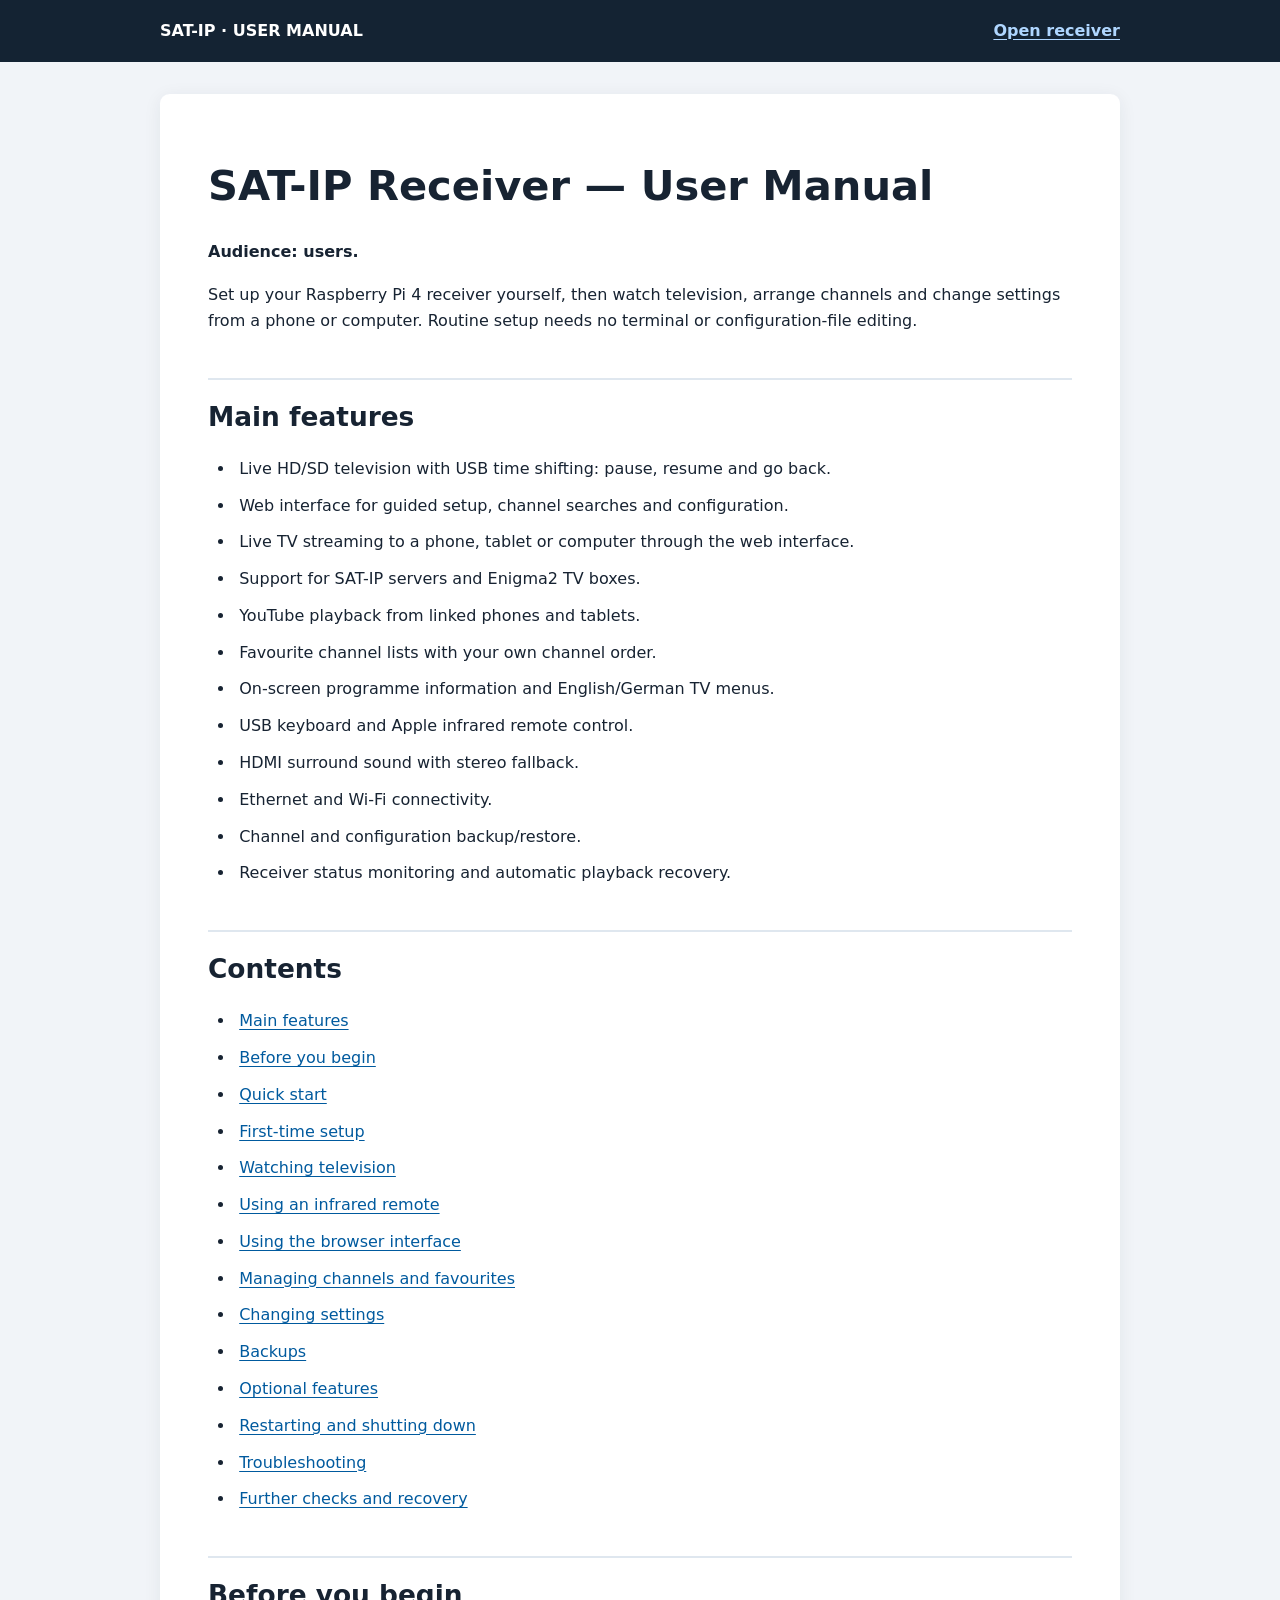
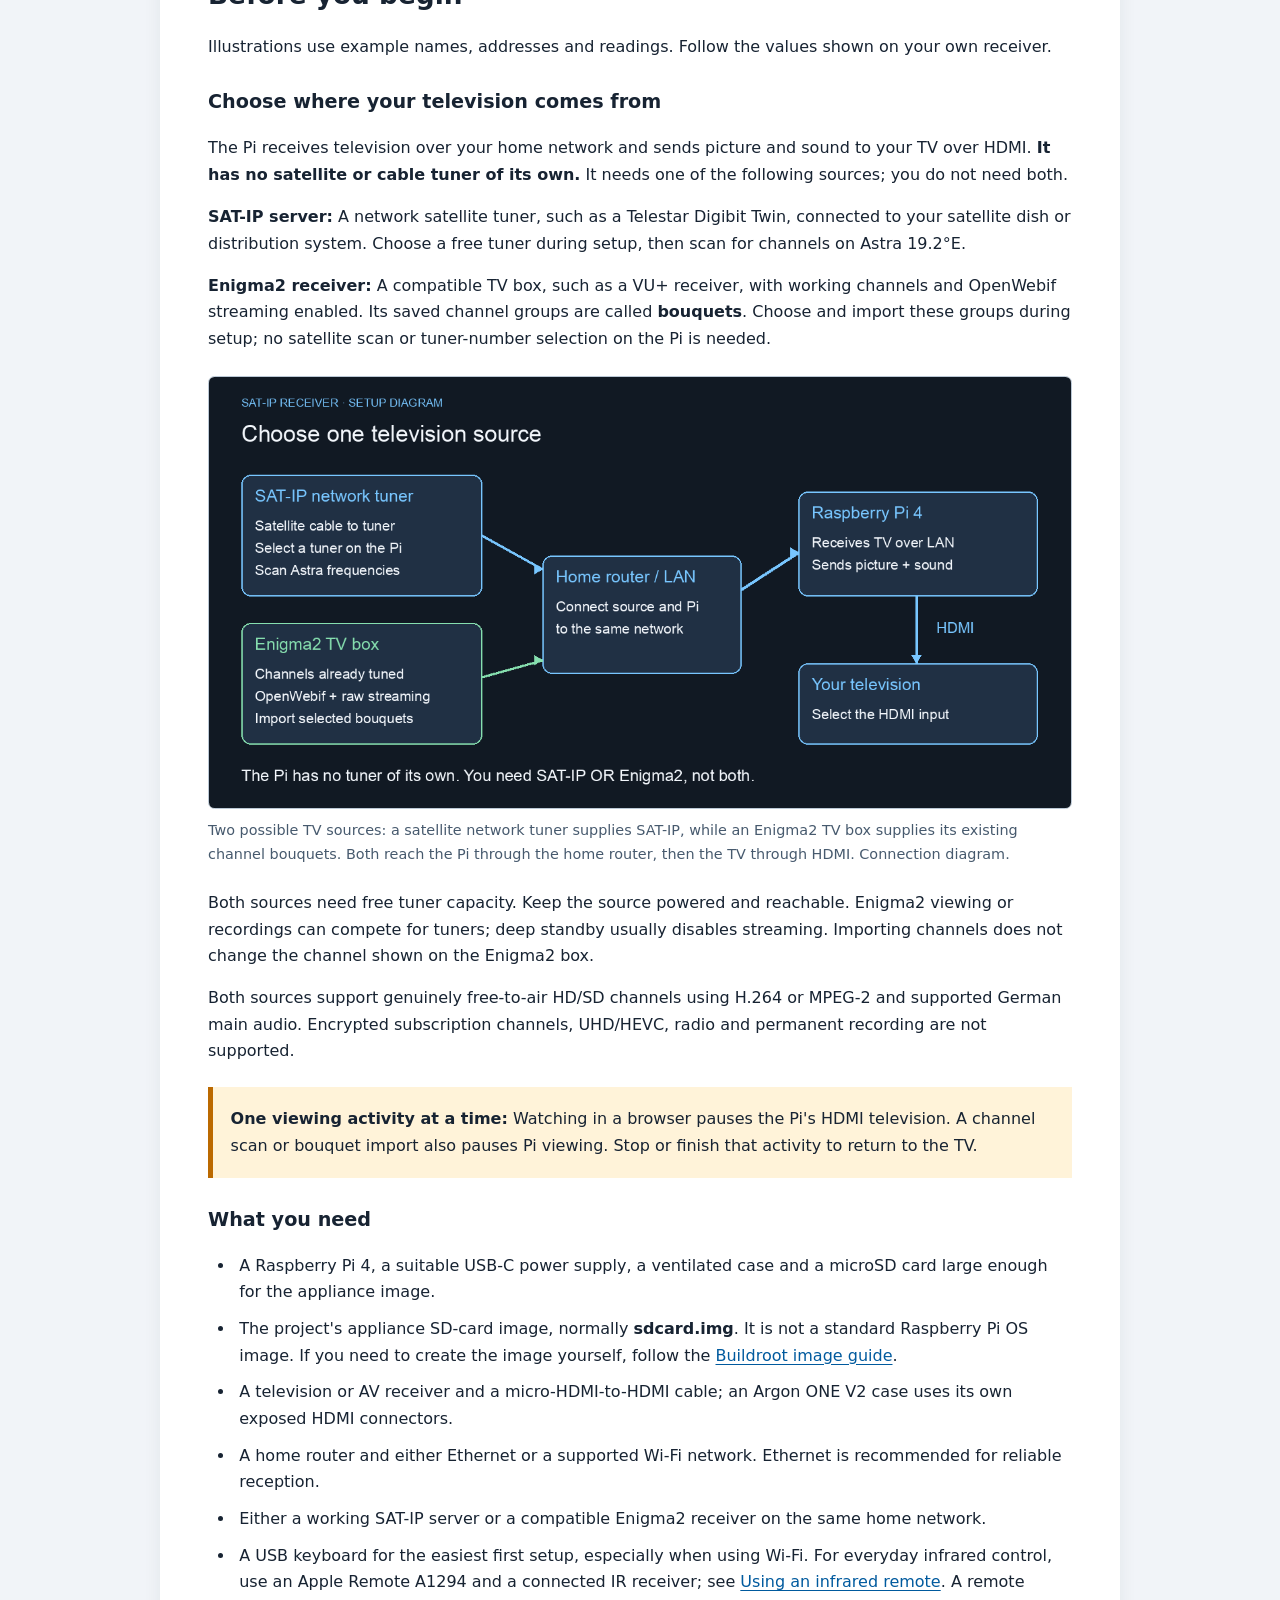
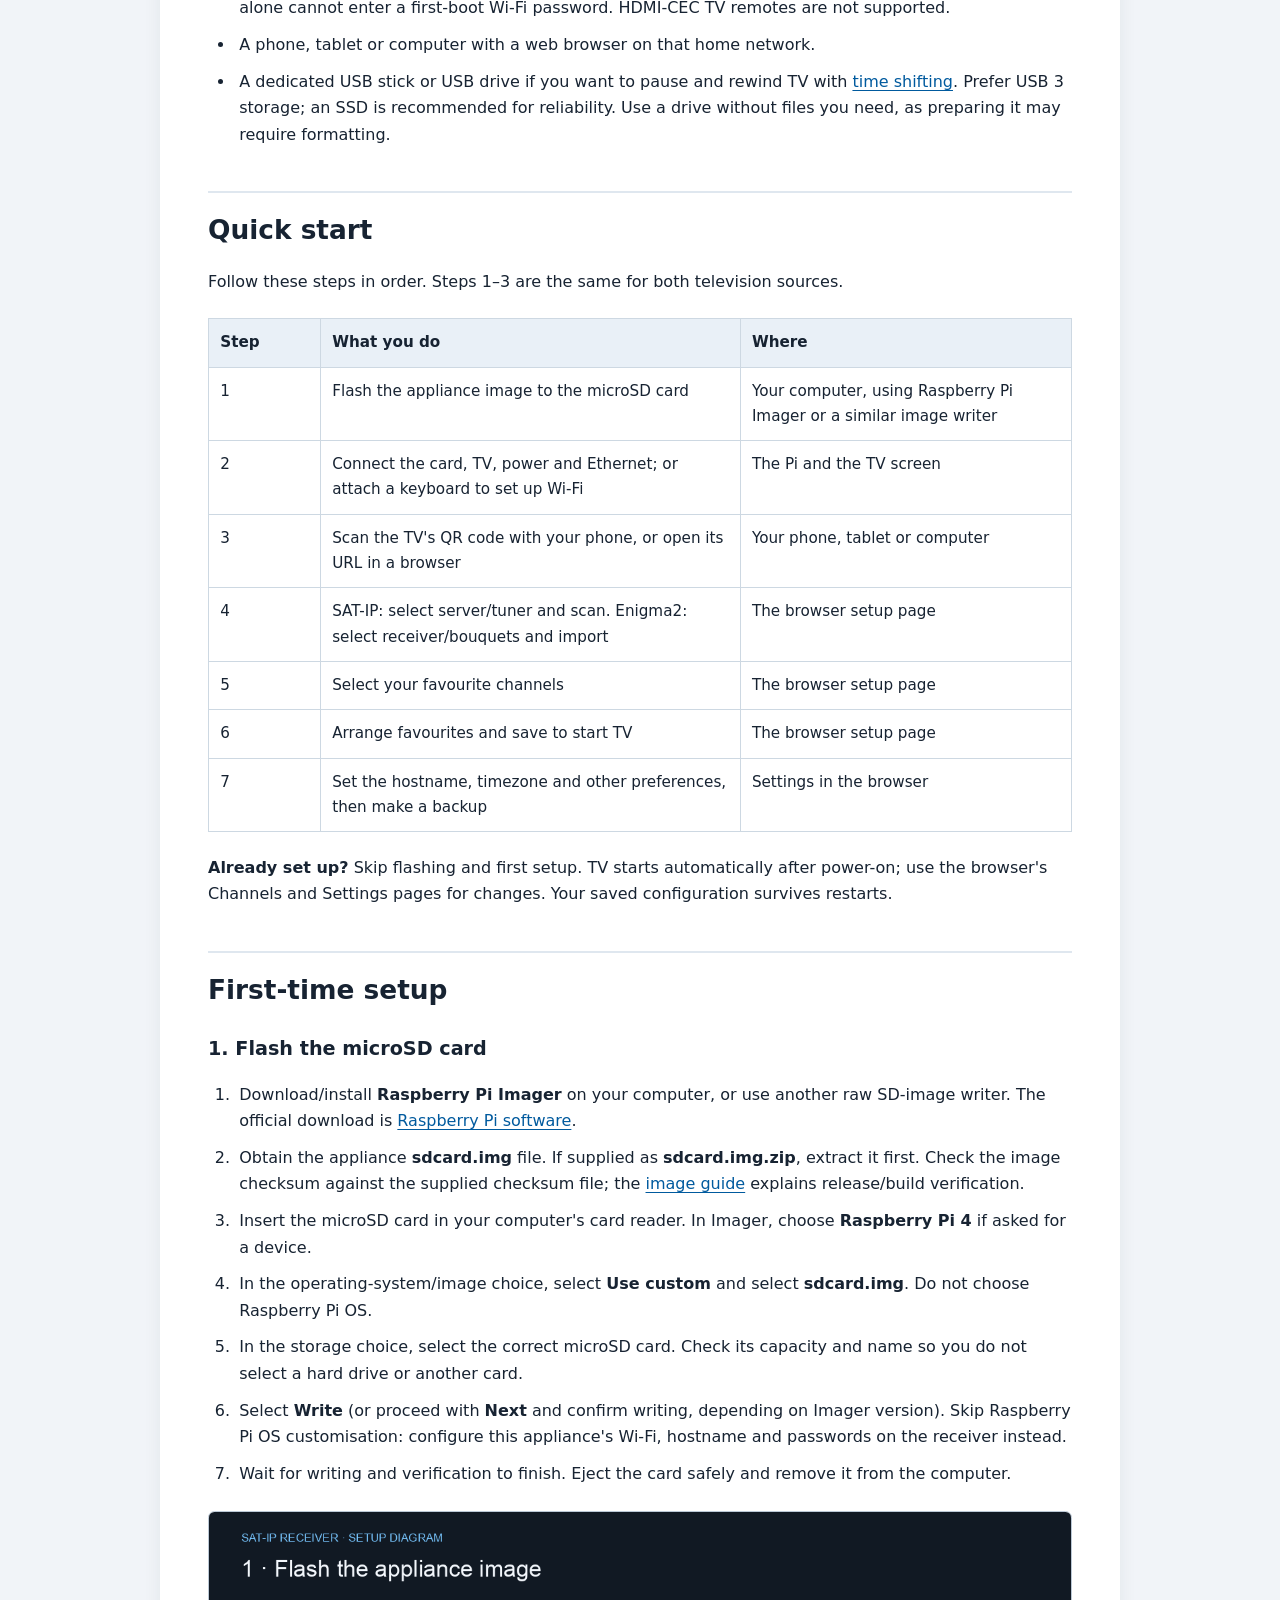
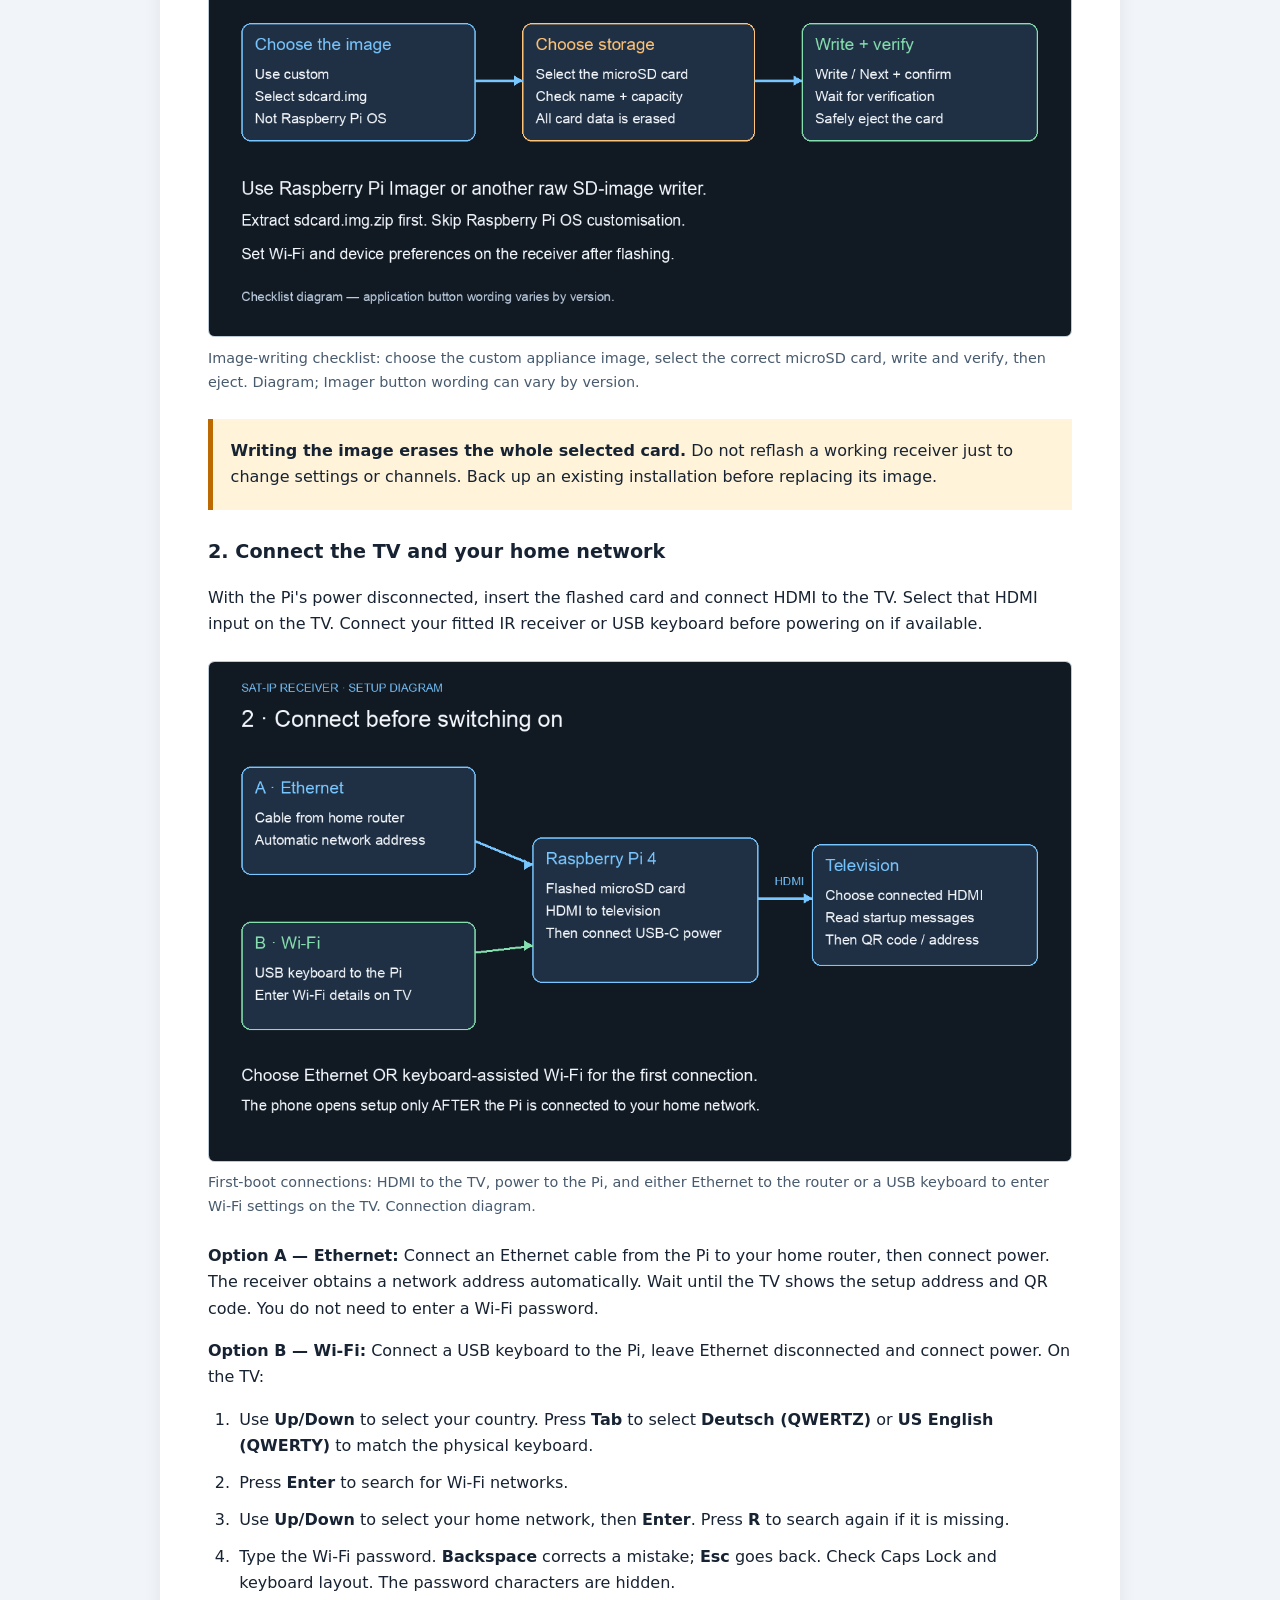
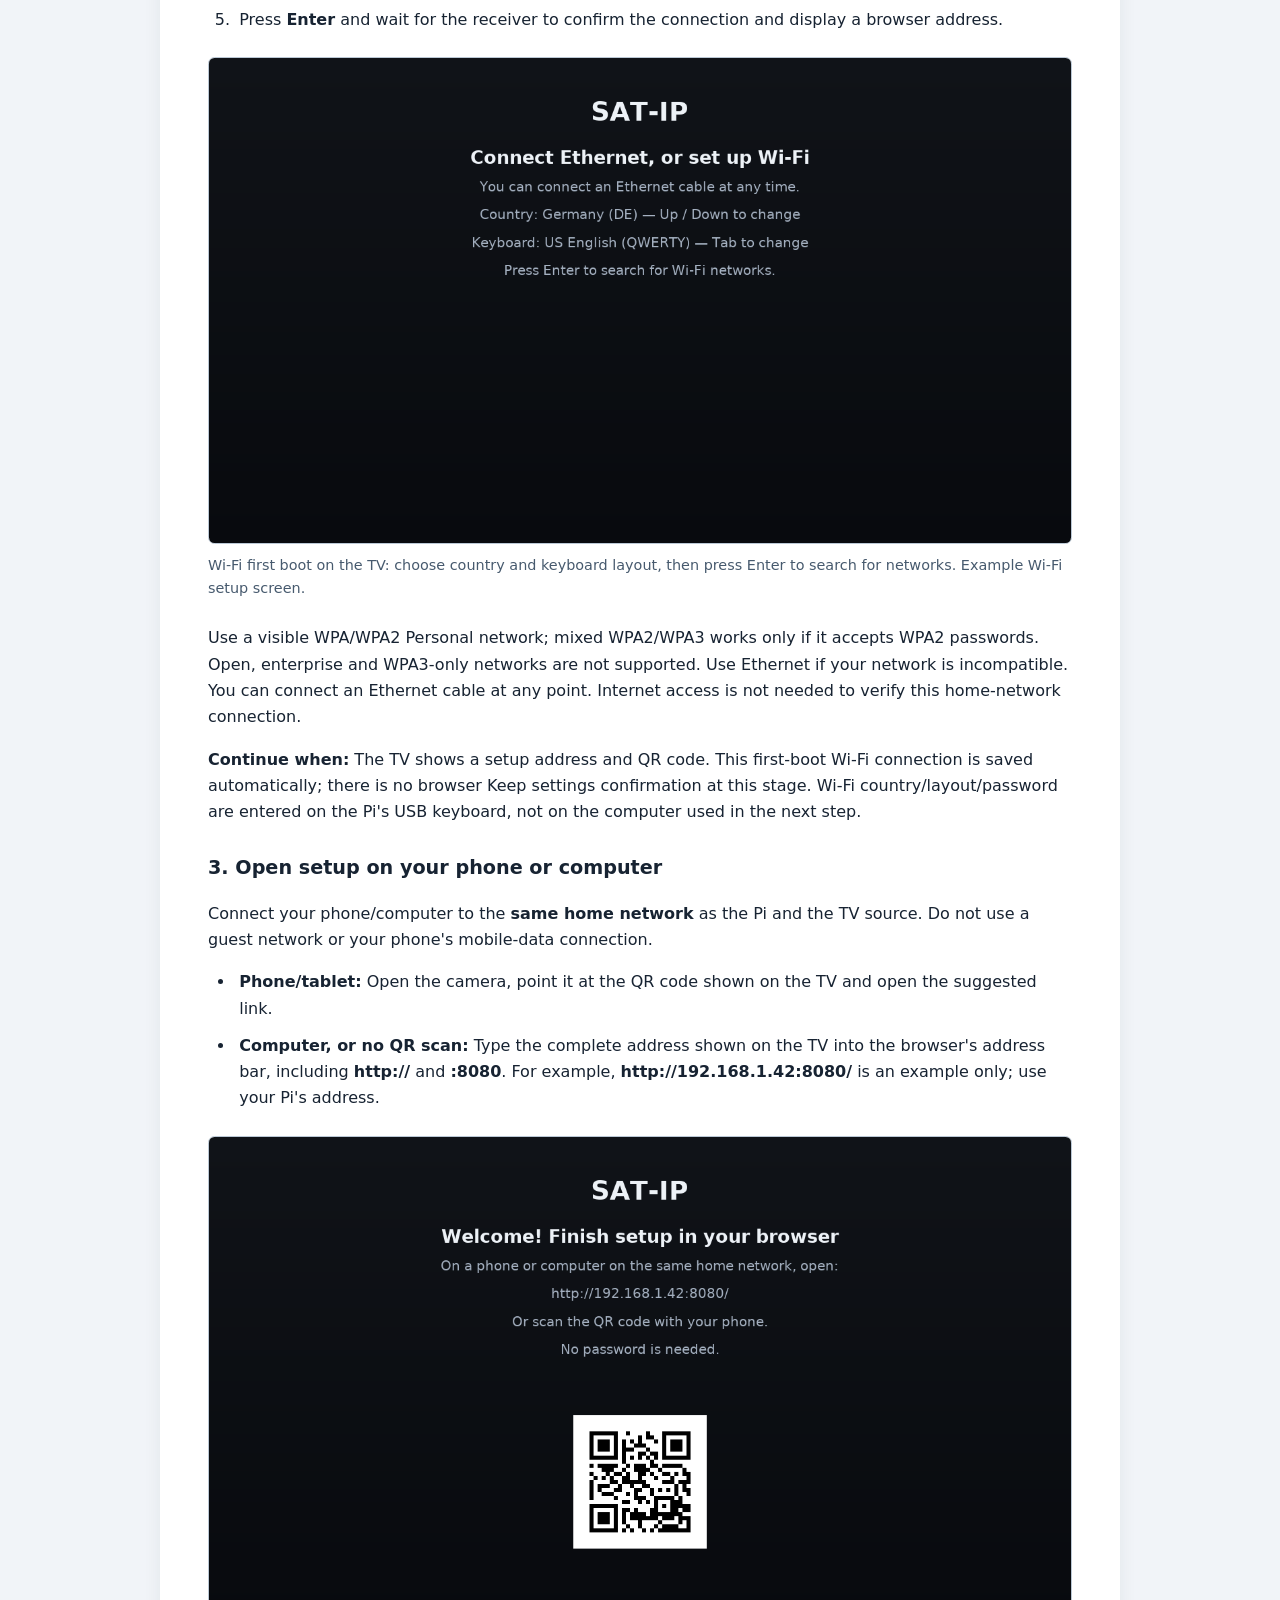
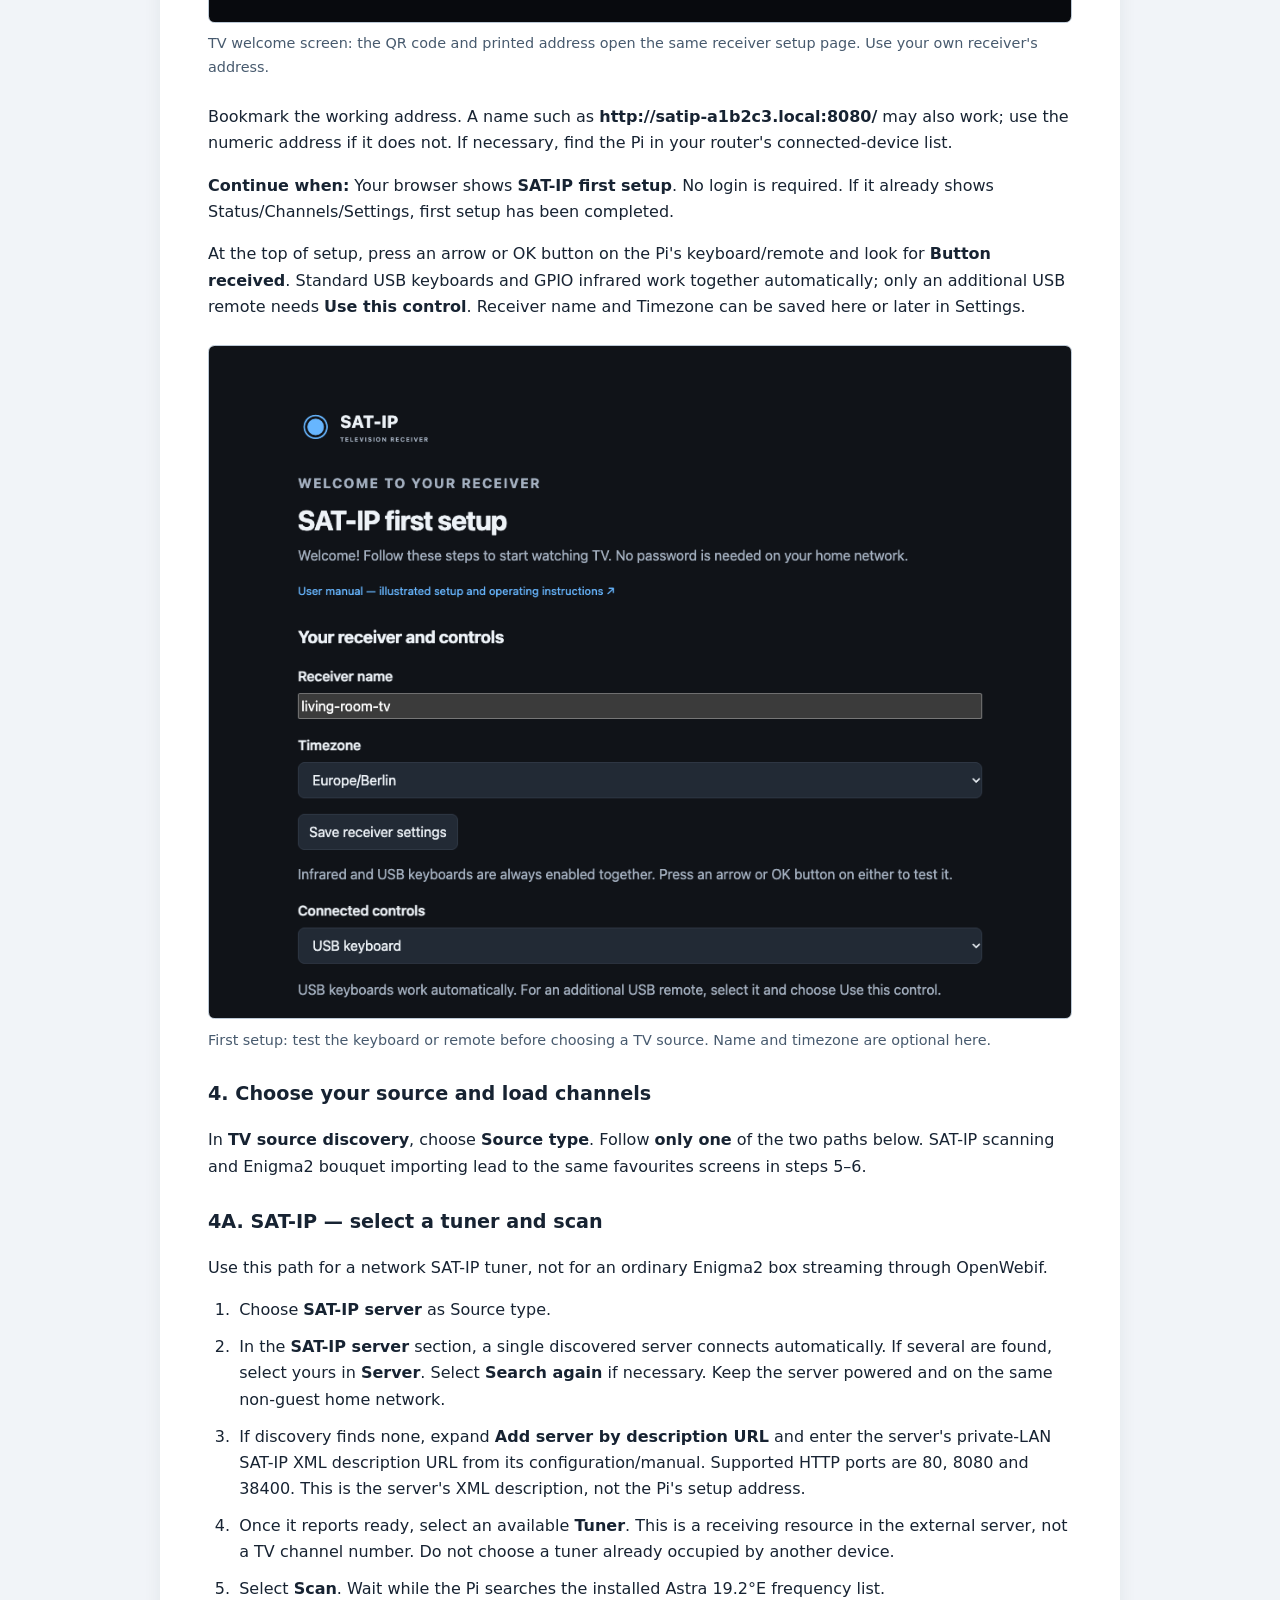
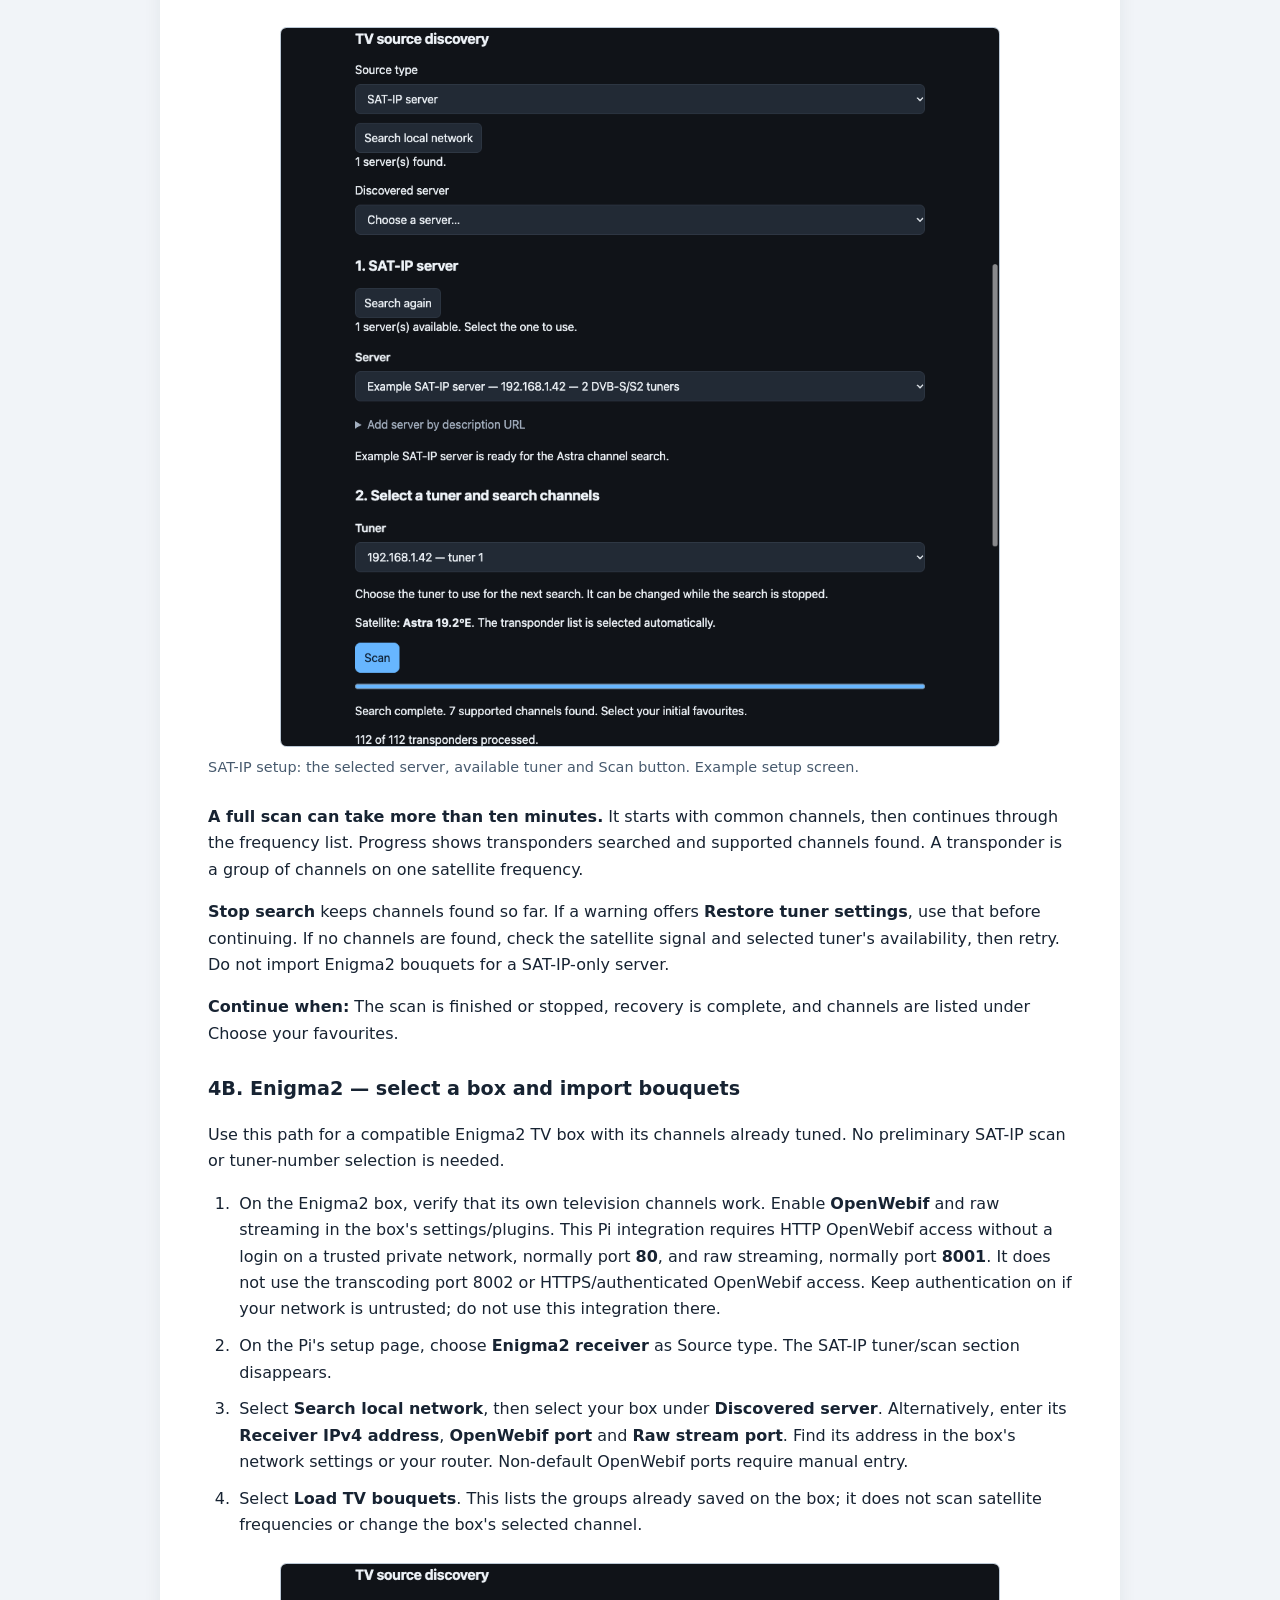
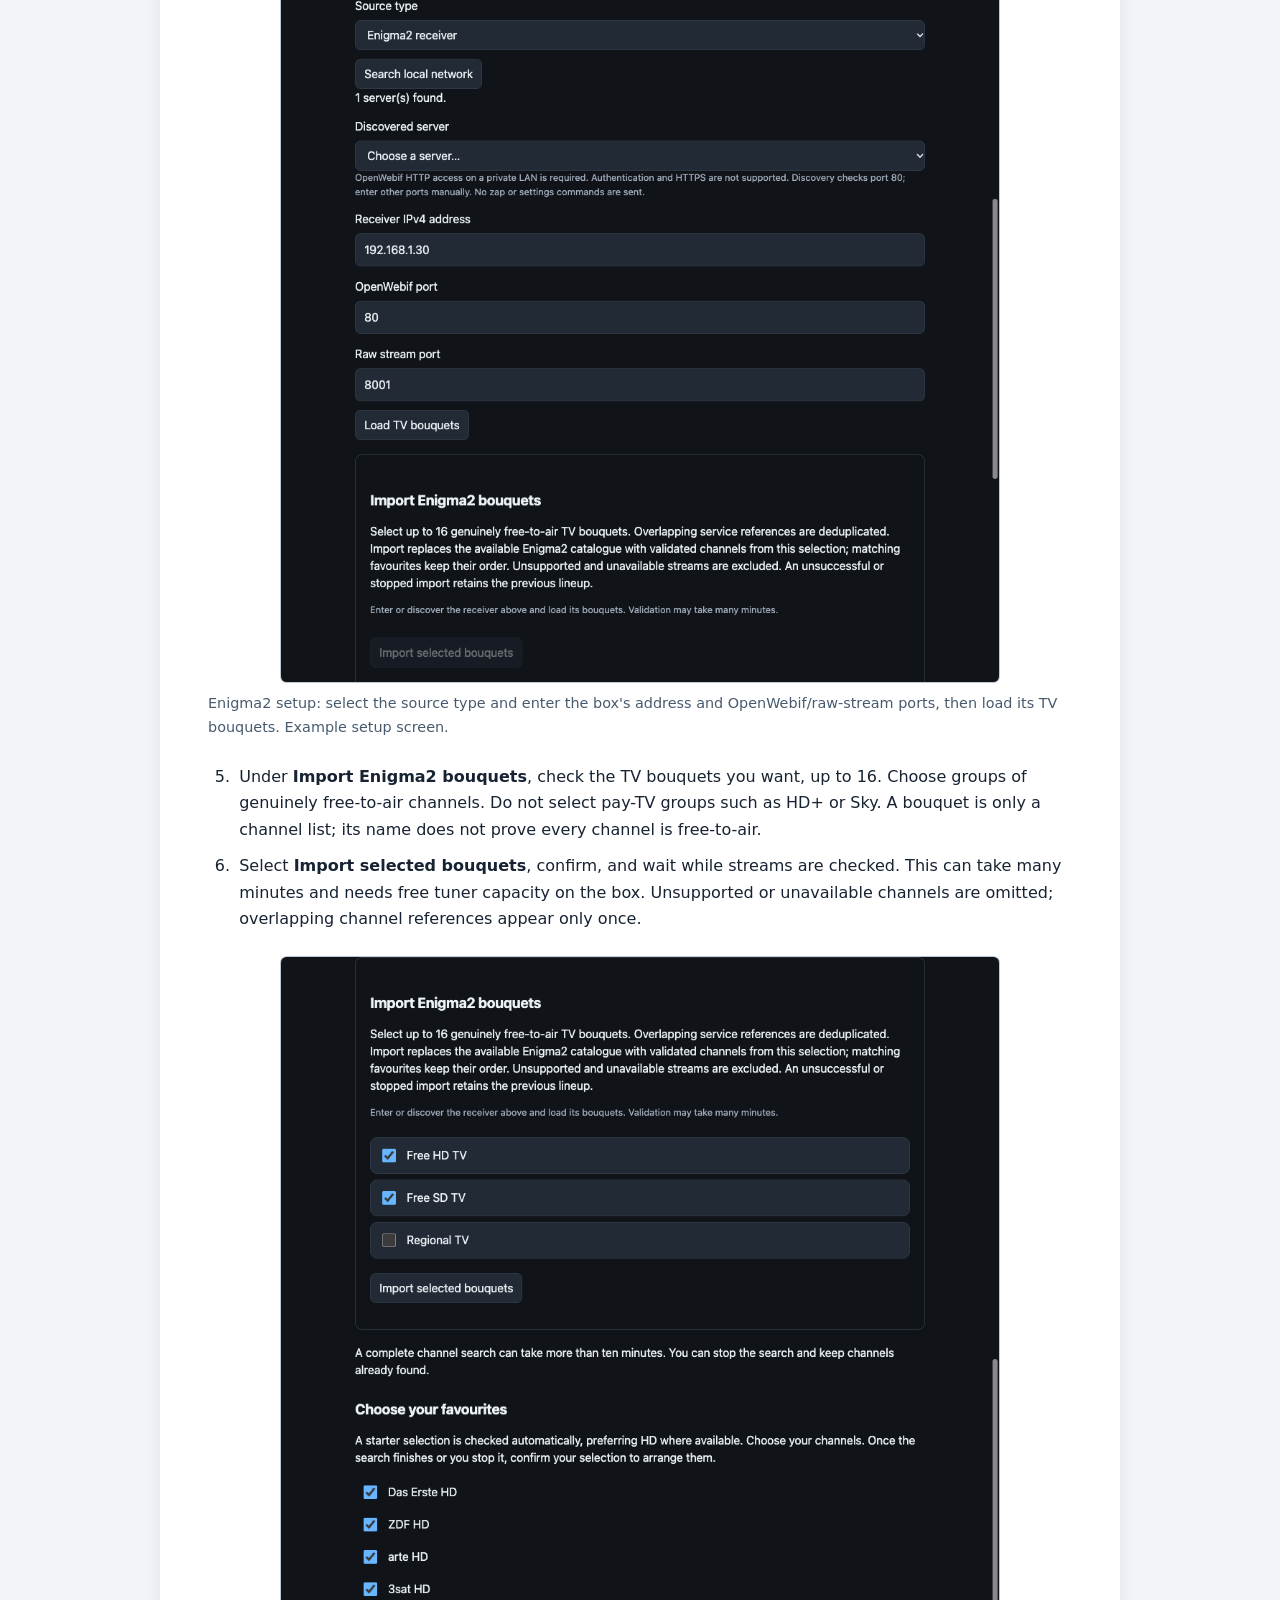
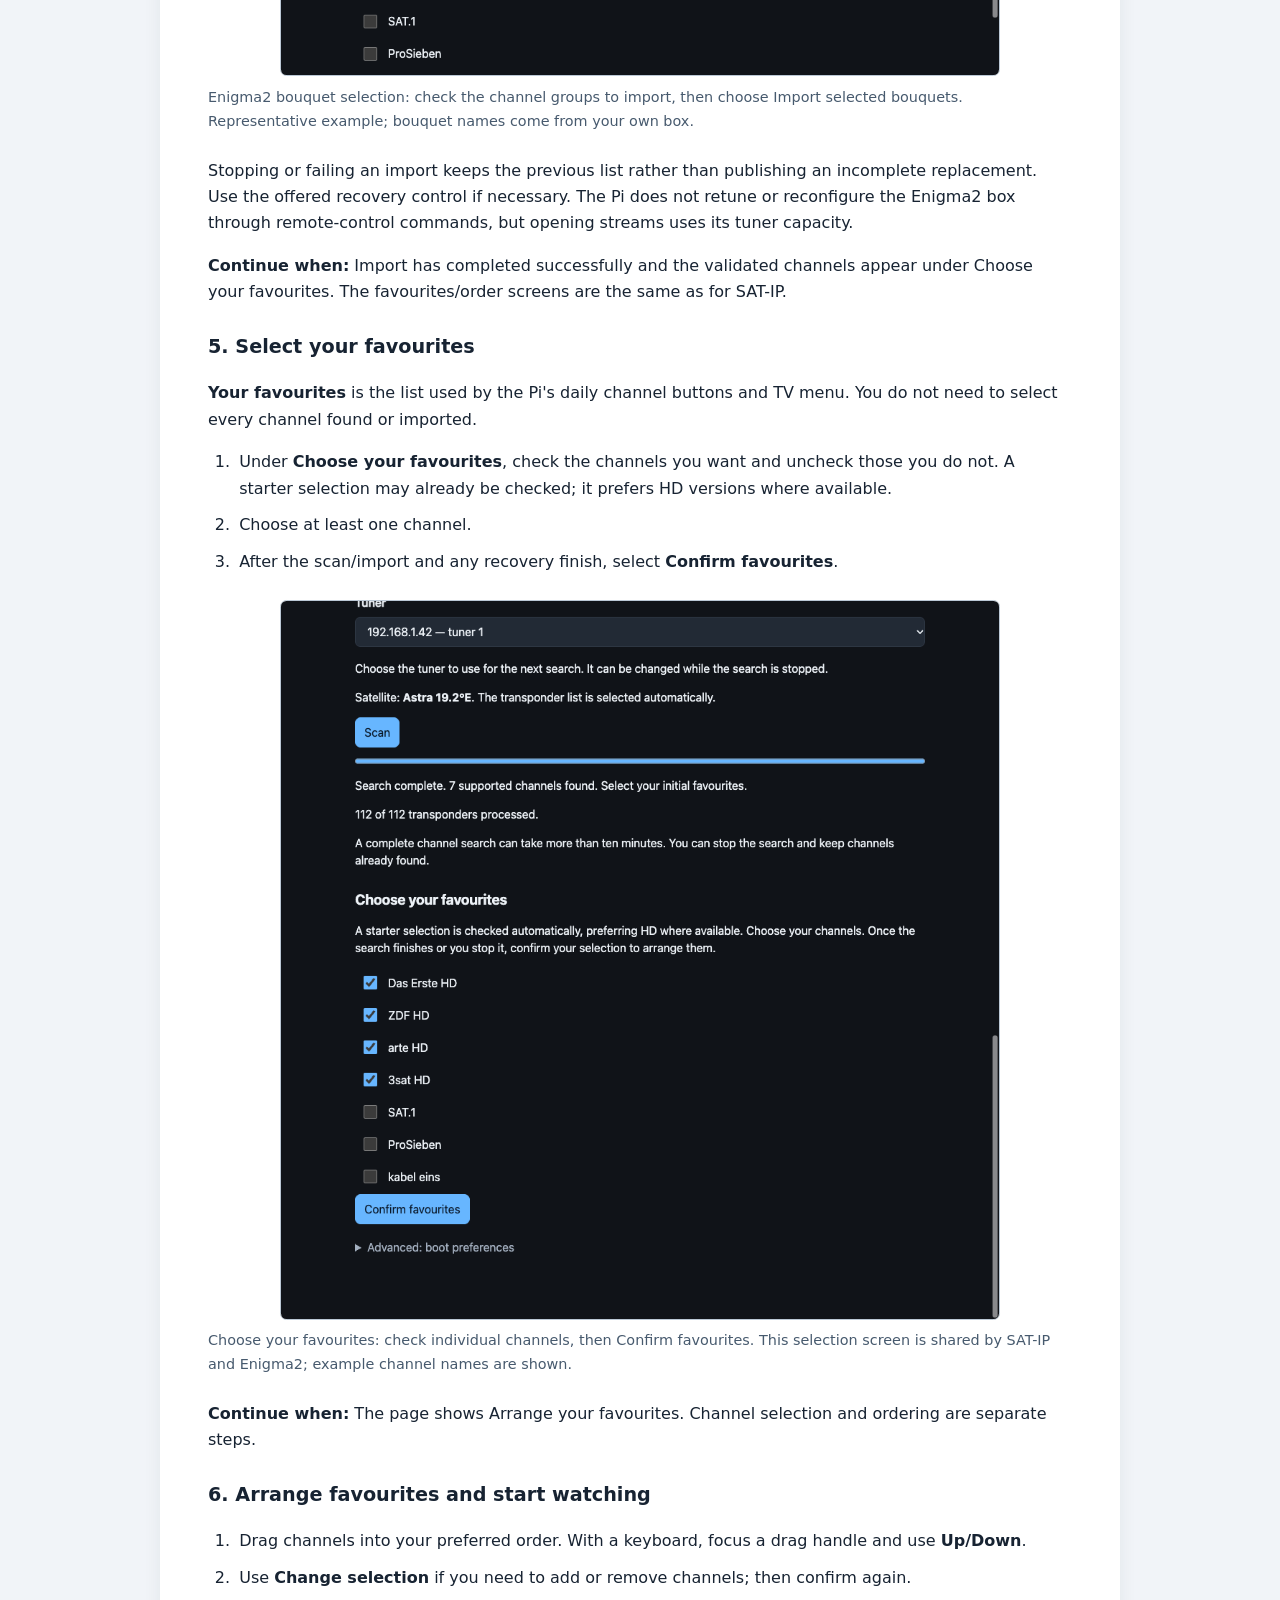
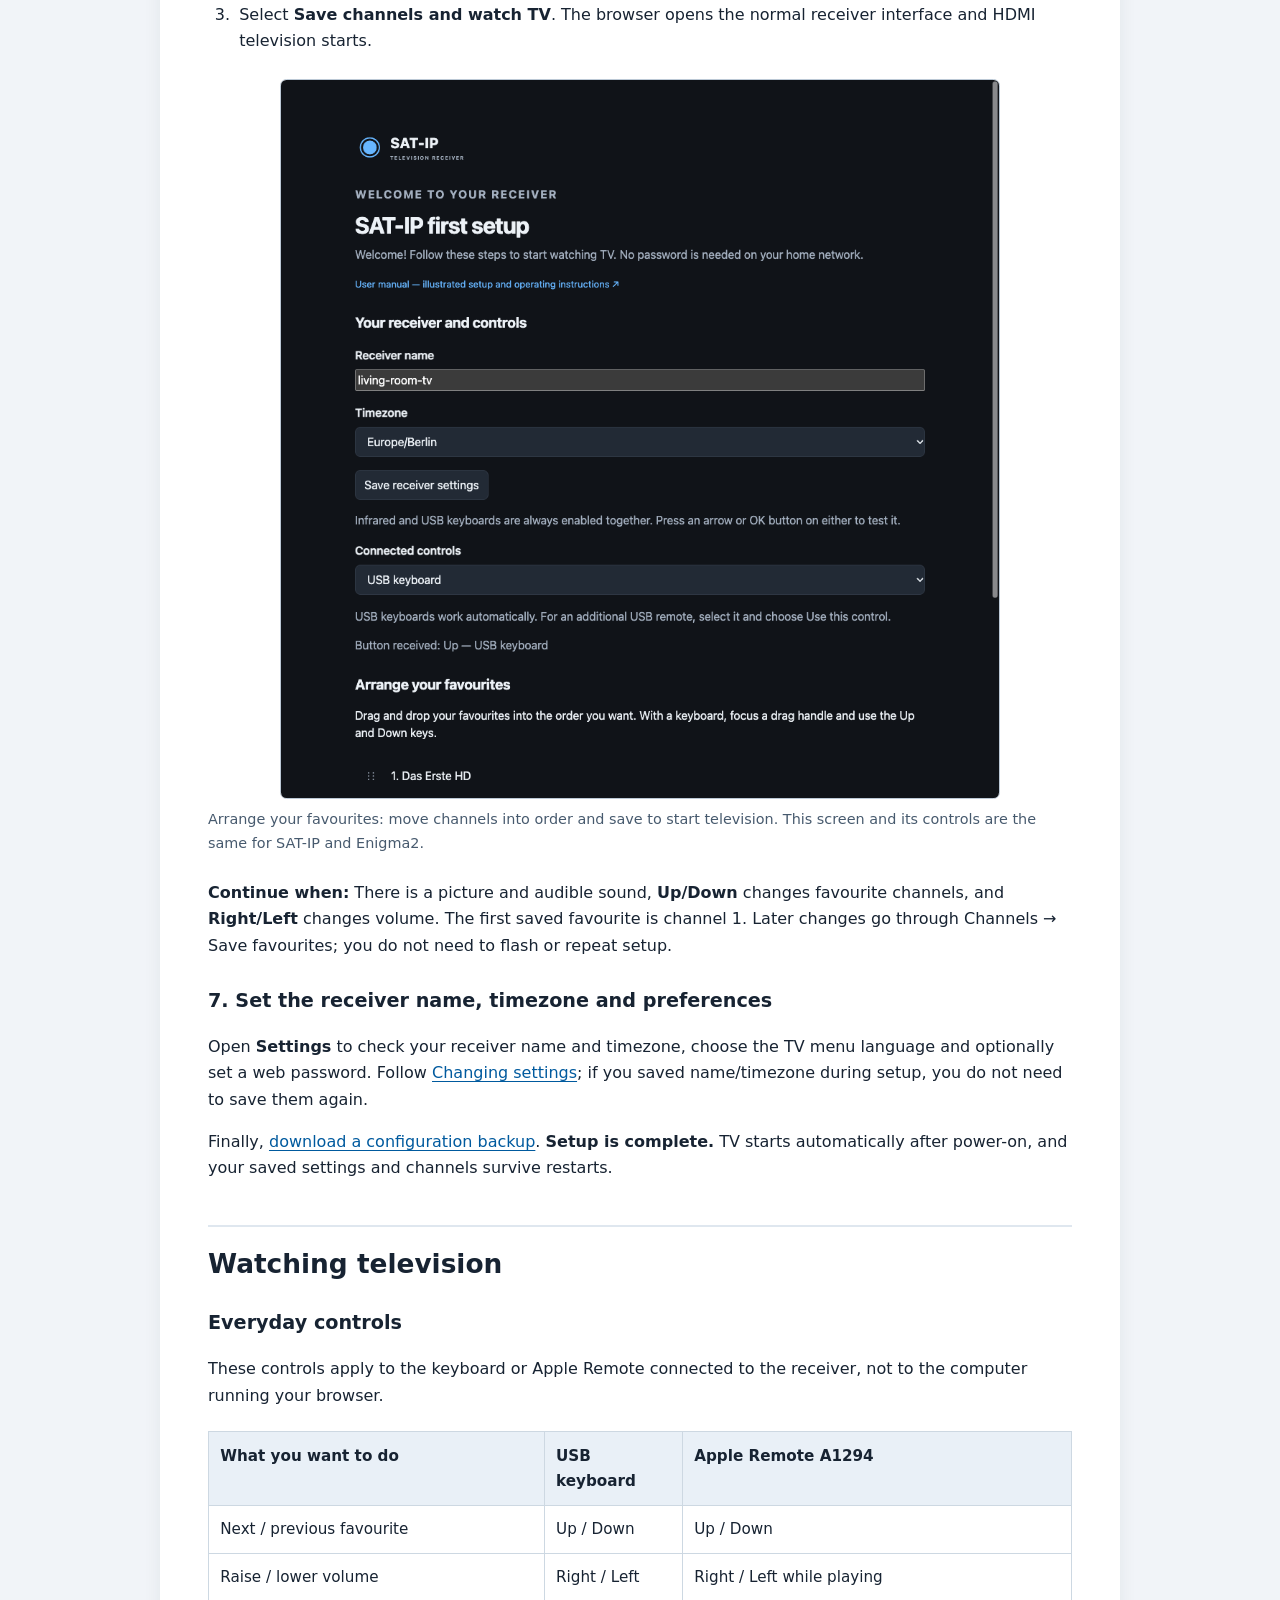
==== doc/user-manual.html @ 57bf0563 "Initial public release SAT-IP television client for the Raspberry Pi 4, tested on real hardware. See" ====
<!doctype html>
<html lang="en">
<head>
<meta charset="utf-8">
<meta name="viewport" content="width=device-width,initial-scale=1">
<title>SAT-IP Receiver — User Manual</title>
<link rel="stylesheet" href="user-manual.css">
<link rel="icon" href="images/manual-icon.png" type="image/png">
</head>
<body>
<a class="skip-link" href="#manual">Skip to manual</a>
<header class="manual-header"><span>SAT-IP · USER MANUAL</span><a href="/" target="_blank" rel="noopener">Open receiver</a></header>
<main id="manual">
<h1 id="sat-ip-receiver--user-manual">SAT-IP Receiver — User Manual</h1>
<p><strong>Audience: users.</strong></p>
<p>Set up your Raspberry Pi 4 receiver yourself, then watch television, arrange channels and change settings from a phone or computer. Routine setup needs no terminal or configuration-file editing.</p>
<h2 id="main-features">Main features</h2>
<ul><li>Live HD/SD television with USB time shifting: pause, resume and go back.</li><li>Web interface for guided setup, channel searches and configuration.</li><li>Live TV streaming to a phone, tablet or computer through the web interface.</li><li>Support for SAT-IP servers and Enigma2 TV boxes.</li><li>YouTube playback from linked phones and tablets.</li><li>Favourite channel lists with your own channel order.</li><li>On-screen programme information and English/German TV menus.</li><li>USB keyboard and Apple infrared remote control.</li><li>HDMI surround sound with stereo fallback.</li><li>Ethernet and Wi-Fi connectivity.</li><li>Channel and configuration backup/restore.</li><li>Receiver status monitoring and automatic playback recovery.</li></ul>
<h2 id="contents">Contents</h2>
<ul><li><a href="#main-features">Main features</a></li><li><a href="#before-you-begin">Before you begin</a></li><li><a href="#quick-start">Quick start</a></li><li><a href="#first-time-setup">First-time setup</a></li><li><a href="#watching-television">Watching television</a></li><li><a href="#using-an-infrared-remote">Using an infrared remote</a></li><li><a href="#using-the-browser-interface">Using the browser interface</a></li><li><a href="#managing-channels-and-favourites">Managing channels and favourites</a></li><li><a href="#changing-settings">Changing settings</a></li><li><a href="#backups">Backups</a></li><li><a href="#optional-features">Optional features</a></li><li><a href="#restarting-and-shutting-down">Restarting and shutting down</a></li><li><a href="#troubleshooting">Troubleshooting</a></li><li><a href="#further-checks-and-recovery">Further checks and recovery</a></li></ul>
<h2 id="before-you-begin">Before you begin</h2>
<p>Illustrations use example names, addresses and readings. Follow the values shown on your own receiver.</p>
<h3 id="choose-where-your-television-comes-from">Choose where your television comes from</h3>
<p>The Pi receives television over your home network and sends picture and sound to your TV over HDMI. <strong>It has no satellite or cable tuner of its own.</strong> It needs one of the following sources; you do not need both.</p>
<p><strong>SAT-IP server:</strong> A network satellite tuner, such as a Telestar Digibit Twin, connected to your satellite dish or distribution system. Choose a free tuner during setup, then scan for channels on Astra 19.2°E.</p>
<p><strong>Enigma2 receiver:</strong> A compatible TV box, such as a VU+ receiver, with working channels and OpenWebif streaming enabled. Its saved channel groups are called <strong>bouquets</strong>. Choose and import these groups during setup; no satellite scan or tuner-number selection on the Pi is needed.</p>
<figure><a href="images/manual-sources.png"><img src="images/manual-sources.png" alt="Two possible TV sources: a satellite network tuner supplies SAT-IP, while an Enigma2 TV box supplies its existing channel bouquets. Both reach the Pi through the home router, then the TV through HDMI. Connection diagram."></a><figcaption>Two possible TV sources: a satellite network tuner supplies SAT-IP, while an Enigma2 TV box supplies its existing channel bouquets. Both reach the Pi through the home router, then the TV through HDMI. Connection diagram.</figcaption></figure>
<p>Both sources need free tuner capacity. Keep the source powered and reachable. Enigma2 viewing or recordings can compete for tuners; deep standby usually disables streaming. Importing channels does not change the channel shown on the Enigma2 box.</p>
<p>Both sources support genuinely free-to-air HD/SD channels using H.264 or MPEG-2 and supported German main audio. Encrypted subscription channels, UHD/HEVC, radio and permanent recording are not supported.</p>
<aside class="notice" aria-label="Important"><p><strong>One viewing activity at a time:</strong> Watching in a browser pauses the Pi&#x27;s HDMI television. A channel scan or bouquet import also pauses Pi viewing. Stop or finish that activity to return to the TV.</p></aside>
<h3 id="what-you-need">What you need</h3>
<ul><li>A Raspberry Pi 4, a suitable USB-C power supply, a ventilated case and a microSD card large enough for the appliance image.</li><li>The project&#x27;s appliance SD-card image, normally <strong>sdcard.img</strong>. It is not a standard Raspberry Pi OS image. If you need to create the image yourself, follow the <a href="../buildroot/README.md">Buildroot image guide</a>.</li><li>A television or AV receiver and a micro-HDMI-to-HDMI cable; an Argon ONE V2 case uses its own exposed HDMI connectors.</li><li>A home router and either Ethernet or a supported Wi-Fi network. Ethernet is recommended for reliable reception.</li><li>Either a working SAT-IP server or a compatible Enigma2 receiver on the same home network.</li><li>A USB keyboard for the easiest first setup, especially when using Wi-Fi. For everyday infrared control, use an Apple Remote A1294 and a connected IR receiver; see <a href="#using-an-infrared-remote">Using an infrared remote</a>. A remote alone cannot enter a first-boot Wi-Fi password. HDMI-CEC TV remotes are not supported.</li><li>A phone, tablet or computer with a web browser on that home network.</li><li>A dedicated USB stick or USB drive if you want to pause and rewind TV with <a href="#usb-time-shifting-pause-and-go-back">time shifting</a>. Prefer USB 3 storage; an SSD is recommended for reliability. Use a drive without files you need, as preparing it may require formatting.</li></ul>
<h2 id="quick-start">Quick start</h2>
<p>Follow these steps in order. Steps 1–3 are the same for both television sources.</p>
<div class="table-wrap" tabindex="0" role="region" aria-label="Reference table"><table><thead><tr><th scope="col">Step</th><th scope="col">What you do</th><th scope="col">Where</th></tr></thead><tbody><tr><td>1</td><td>Flash the appliance image to the microSD card</td><td>Your computer, using Raspberry Pi Imager or a similar image writer</td></tr><tr><td>2</td><td>Connect the card, TV, power and Ethernet; or attach a keyboard to set up Wi-Fi</td><td>The Pi and the TV screen</td></tr><tr><td>3</td><td>Scan the TV&#x27;s QR code with your phone, or open its URL in a browser</td><td>Your phone, tablet or computer</td></tr><tr><td>4</td><td>SAT-IP: select server/tuner and scan. Enigma2: select receiver/bouquets and import</td><td>The browser setup page</td></tr><tr><td>5</td><td>Select your favourite channels</td><td>The browser setup page</td></tr><tr><td>6</td><td>Arrange favourites and save to start TV</td><td>The browser setup page</td></tr><tr><td>7</td><td>Set the hostname, timezone and other preferences, then make a backup</td><td>Settings in the browser</td></tr></tbody></table></div>
<p><strong>Already set up?</strong> Skip flashing and first setup. TV starts automatically after power-on; use the browser&#x27;s Channels and Settings pages for changes. Your saved configuration survives restarts.</p>
<h2 id="first-time-setup">First-time setup</h2>
<h3 id="1-flash-the-microsd-card">1. Flash the microSD card</h3>
<ol><li>Download/install <strong>Raspberry Pi Imager</strong> on your computer, or use another raw SD-image writer. The official download is <a href="https://www.raspberrypi.com/software/" target="_blank" rel="noopener noreferrer">Raspberry Pi software</a>.</li><li>Obtain the appliance <strong>sdcard.img</strong> file. If supplied as <strong>sdcard.img.zip</strong>, extract it first. Check the image checksum against the supplied checksum file; the <a href="../buildroot/README.md#provision-the-flashed-card">image guide</a> explains release/build verification.</li><li>Insert the microSD card in your computer&#x27;s card reader. In Imager, choose <strong>Raspberry Pi 4</strong> if asked for a device.</li><li>In the operating-system/image choice, select <strong>Use custom</strong> and select <strong>sdcard.img</strong>. Do not choose Raspberry Pi OS.</li><li>In the storage choice, select the correct microSD card. Check its capacity and name so you do not select a hard drive or another card.</li><li>Select <strong>Write</strong> (or proceed with <strong>Next</strong> and confirm writing, depending on Imager version). Skip Raspberry Pi OS customisation: configure this appliance&#x27;s Wi-Fi, hostname and passwords on the receiver instead.</li><li>Wait for writing and verification to finish. Eject the card safely and remove it from the computer.</li></ol>
<figure><a href="images/manual-flash.png"><img src="images/manual-flash.png" alt="Image-writing checklist: choose the custom appliance image, select the correct microSD card, write and verify, then eject. Diagram; Imager button wording can vary by version."></a><figcaption>Image-writing checklist: choose the custom appliance image, select the correct microSD card, write and verify, then eject. Diagram; Imager button wording can vary by version.</figcaption></figure>
<aside class="notice" aria-label="Important"><p><strong>Writing the image erases the whole selected card.</strong> Do not reflash a working receiver just to change settings or channels. Back up an existing installation before replacing its image.</p></aside>
<h3 id="2-connect-the-tv-and-your-home-network">2. Connect the TV and your home network</h3>
<p>With the Pi&#x27;s power disconnected, insert the flashed card and connect HDMI to the TV. Select that HDMI input on the TV. Connect your fitted IR receiver or USB keyboard before powering on if available.</p>
<figure><a href="images/manual-connections.png"><img src="images/manual-connections.png" alt="First-boot connections: HDMI to the TV, power to the Pi, and either Ethernet to the router or a USB keyboard to enter Wi-Fi settings on the TV. Connection diagram."></a><figcaption>First-boot connections: HDMI to the TV, power to the Pi, and either Ethernet to the router or a USB keyboard to enter Wi-Fi settings on the TV. Connection diagram.</figcaption></figure>
<p><strong>Option A — Ethernet:</strong> Connect an Ethernet cable from the Pi to your home router, then connect power. The receiver obtains a network address automatically. Wait until the TV shows the setup address and QR code. You do not need to enter a Wi-Fi password.</p>
<p><strong>Option B — Wi-Fi:</strong> Connect a USB keyboard to the Pi, leave Ethernet disconnected and connect power. On the TV:</p>
<ol><li>Use <strong>Up/Down</strong> to select your country. Press <strong>Tab</strong> to select <strong>Deutsch (QWERTZ)</strong> or <strong>US English (QWERTY)</strong> to match the physical keyboard.</li><li>Press <strong>Enter</strong> to search for Wi-Fi networks.</li><li>Use <strong>Up/Down</strong> to select your home network, then <strong>Enter</strong>. Press <strong>R</strong> to search again if it is missing.</li><li>Type the Wi-Fi password. <strong>Backspace</strong> corrects a mistake; <strong>Esc</strong> goes back. Check Caps Lock and keyboard layout. The password characters are hidden.</li><li>Press <strong>Enter</strong> and wait for the receiver to confirm the connection and display a browser address.</li></ol>
<figure><a href="images/manual-wifi.png"><img src="images/manual-wifi.png" alt="Wi-Fi first boot on the TV: choose country and keyboard layout, then press Enter to search for networks. Example Wi-Fi setup screen."></a><figcaption>Wi-Fi first boot on the TV: choose country and keyboard layout, then press Enter to search for networks. Example Wi-Fi setup screen.</figcaption></figure>
<p>Use a visible WPA/WPA2 Personal network; mixed WPA2/WPA3 works only if it accepts WPA2 passwords. Open, enterprise and WPA3-only networks are not supported. Use Ethernet if your network is incompatible. You can connect an Ethernet cable at any point. Internet access is not needed to verify this home-network connection.</p>
<p><strong>Continue when:</strong> The TV shows a setup address and QR code. This first-boot Wi-Fi connection is saved automatically; there is no browser Keep settings confirmation at this stage. Wi-Fi country/layout/password are entered on the Pi&#x27;s USB keyboard, not on the computer used in the next step.</p>
<h3 id="3-open-setup-on-your-phone-or-computer">3. Open setup on your phone or computer</h3>
<p>Connect your phone/computer to the <strong>same home network</strong> as the Pi and the TV source. Do not use a guest network or your phone&#x27;s mobile-data connection.</p>
<ul><li><strong>Phone/tablet:</strong> Open the camera, point it at the QR code shown on the TV and open the suggested link.</li><li><strong>Computer, or no QR scan:</strong> Type the complete address shown on the TV into the browser&#x27;s address bar, including <strong>http://</strong> and <strong>:8080</strong>. For example, <strong>http://192.168.1.42:8080/</strong> is an example only; use your Pi&#x27;s address.</li></ul>
<figure><a href="images/manual-welcome.png"><img src="images/manual-welcome.png" alt="TV welcome screen: the QR code and printed address open the same receiver setup page. Use your own receiver&#x27;s address."></a><figcaption>TV welcome screen: the QR code and printed address open the same receiver setup page. Use your own receiver&#x27;s address.</figcaption></figure>
<p>Bookmark the working address. A name such as <strong>http://satip-a1b2c3.local:8080/</strong> may also work; use the numeric address if it does not. If necessary, find the Pi in your router&#x27;s connected-device list.</p>
<p><strong>Continue when:</strong> Your browser shows <strong>SAT-IP first setup</strong>. No login is required. If it already shows Status/Channels/Settings, first setup has been completed.</p>
<p>At the top of setup, press an arrow or OK button on the Pi&#x27;s keyboard/remote and look for <strong>Button received</strong>. Standard USB keyboards and GPIO infrared work together automatically; only an additional USB remote needs <strong>Use this control</strong>. Receiver name and Timezone can be saved here or later in Settings.</p>
<figure><a href="images/manual-setup.png"><img src="images/manual-setup.png" alt="First setup: test the keyboard or remote before choosing a TV source. Name and timezone are optional here."></a><figcaption>First setup: test the keyboard or remote before choosing a TV source. Name and timezone are optional here.</figcaption></figure>
<h3 id="4-choose-your-source-and-load-channels">4. Choose your source and load channels</h3>
<p>In <strong>TV source discovery</strong>, choose <strong>Source type</strong>. Follow <strong>only one</strong> of the two paths below. SAT-IP scanning and Enigma2 bouquet importing lead to the same favourites screens in steps 5–6.</p>
<h3 id="4a-sat-ip--select-a-tuner-and-scan">4A. SAT-IP — select a tuner and scan</h3>
<p>Use this path for a network SAT-IP tuner, not for an ordinary Enigma2 box streaming through OpenWebif.</p>
<ol><li>Choose <strong>SAT-IP server</strong> as Source type.</li><li>In the <strong>SAT-IP server</strong> section, a single discovered server connects automatically. If several are found, select yours in <strong>Server</strong>. Select <strong>Search again</strong> if necessary. Keep the server powered and on the same non-guest home network.</li><li>If discovery finds none, expand <strong>Add server by description URL</strong> and enter the server&#x27;s private-LAN SAT-IP XML description URL from its configuration/manual. Supported HTTP ports are 80, 8080 and 38400. This is the server&#x27;s XML description, not the Pi&#x27;s setup address.</li><li>Once it reports ready, select an available <strong>Tuner</strong>. This is a receiving resource in the external server, not a TV channel number. Do not choose a tuner already occupied by another device.</li><li>Select <strong>Scan</strong>. Wait while the Pi searches the installed Astra 19.2°E frequency list.</li></ol>
<figure><a href="images/manual-tuner.png"><img src="images/manual-tuner.png" alt="SAT-IP setup: the selected server, available tuner and Scan button. Example setup screen."></a><figcaption>SAT-IP setup: the selected server, available tuner and Scan button. Example setup screen.</figcaption></figure>
<p><strong>A full scan can take more than ten minutes.</strong> It starts with common channels, then continues through the frequency list. Progress shows transponders searched and supported channels found. A transponder is a group of channels on one satellite frequency.</p>
<p><strong>Stop search</strong> keeps channels found so far. If a warning offers <strong>Restore tuner settings</strong>, use that before continuing. If no channels are found, check the satellite signal and selected tuner&#x27;s availability, then retry. Do not import Enigma2 bouquets for a SAT-IP-only server.</p>
<p><strong>Continue when:</strong> The scan is finished or stopped, recovery is complete, and channels are listed under Choose your favourites.</p>
<h3 id="4b-enigma2--select-a-box-and-import-bouquets">4B. Enigma2 — select a box and import bouquets</h3>
<p>Use this path for a compatible Enigma2 TV box with its channels already tuned. No preliminary SAT-IP scan or tuner-number selection is needed.</p>
<ol><li>On the Enigma2 box, verify that its own television channels work. Enable <strong>OpenWebif</strong> and raw streaming in the box&#x27;s settings/plugins. This Pi integration requires HTTP OpenWebif access without a login on a trusted private network, normally port <strong>80</strong>, and raw streaming, normally port <strong>8001</strong>. It does not use the transcoding port 8002 or HTTPS/authenticated OpenWebif access. Keep authentication on if your network is untrusted; do not use this integration there.</li><li>On the Pi&#x27;s setup page, choose <strong>Enigma2 receiver</strong> as Source type. The SAT-IP tuner/scan section disappears.</li><li>Select <strong>Search local network</strong>, then select your box under <strong>Discovered server</strong>. Alternatively, enter its <strong>Receiver IPv4 address</strong>, <strong>OpenWebif port</strong> and <strong>Raw stream port</strong>. Find its address in the box&#x27;s network settings or your router. Non-default OpenWebif ports require manual entry.</li><li>Select <strong>Load TV bouquets</strong>. This lists the groups already saved on the box; it does not scan satellite frequencies or change the box&#x27;s selected channel.</li></ol>
<figure><a href="images/manual-enigma.png"><img src="images/manual-enigma.png" alt="Enigma2 setup: select the source type and enter the box&#x27;s address and OpenWebif/raw-stream ports, then load its TV bouquets. Example setup screen."></a><figcaption>Enigma2 setup: select the source type and enter the box&#x27;s address and OpenWebif/raw-stream ports, then load its TV bouquets. Example setup screen.</figcaption></figure>
<ol start="5"><li>Under <strong>Import Enigma2 bouquets</strong>, check the TV bouquets you want, up to 16. Choose groups of genuinely free-to-air channels. Do not select pay-TV groups such as HD+ or Sky. A bouquet is only a channel list; its name does not prove every channel is free-to-air.</li><li>Select <strong>Import selected bouquets</strong>, confirm, and wait while streams are checked. This can take many minutes and needs free tuner capacity on the box. Unsupported or unavailable channels are omitted; overlapping channel references appear only once.</li></ol>
<figure><a href="images/manual-bouquets.png"><img src="images/manual-bouquets.png" alt="Enigma2 bouquet selection: check the channel groups to import, then choose Import selected bouquets. Representative example; bouquet names come from your own box."></a><figcaption>Enigma2 bouquet selection: check the channel groups to import, then choose Import selected bouquets. Representative example; bouquet names come from your own box.</figcaption></figure>
<p>Stopping or failing an import keeps the previous list rather than publishing an incomplete replacement. Use the offered recovery control if necessary. The Pi does not retune or reconfigure the Enigma2 box through remote-control commands, but opening streams uses its tuner capacity.</p>
<p><strong>Continue when:</strong> Import has completed successfully and the validated channels appear under Choose your favourites. The favourites/order screens are the same as for SAT-IP.</p>
<h3 id="5-select-your-favourites">5. Select your favourites</h3>
<p><strong>Your favourites</strong> is the list used by the Pi&#x27;s daily channel buttons and TV menu. You do not need to select every channel found or imported.</p>
<ol><li>Under <strong>Choose your favourites</strong>, check the channels you want and uncheck those you do not. A starter selection may already be checked; it prefers HD versions where available.</li><li>Choose at least one channel.</li><li>After the scan/import and any recovery finish, select <strong>Confirm favourites</strong>.</li></ol>
<figure><a href="images/manual-selection.png"><img src="images/manual-selection.png" alt="Choose your favourites: check individual channels, then Confirm favourites. This selection screen is shared by SAT-IP and Enigma2; example channel names are shown."></a><figcaption>Choose your favourites: check individual channels, then Confirm favourites. This selection screen is shared by SAT-IP and Enigma2; example channel names are shown.</figcaption></figure>
<p><strong>Continue when:</strong> The page shows Arrange your favourites. Channel selection and ordering are separate steps.</p>
<h3 id="6-arrange-favourites-and-start-watching">6. Arrange favourites and start watching</h3>
<ol><li>Drag channels into your preferred order. With a keyboard, focus a drag handle and use <strong>Up/Down</strong>.</li><li>Use <strong>Change selection</strong> if you need to add or remove channels; then confirm again.</li><li>Select <strong>Save channels and watch TV</strong>. The browser opens the normal receiver interface and HDMI television starts.</li></ol>
<figure><a href="images/manual-order.png"><img src="images/manual-order.png" alt="Arrange your favourites: move channels into order and save to start television. This screen and its controls are the same for SAT-IP and Enigma2."></a><figcaption>Arrange your favourites: move channels into order and save to start television. This screen and its controls are the same for SAT-IP and Enigma2.</figcaption></figure>
<p><strong>Continue when:</strong> There is a picture and audible sound, <strong>Up/Down</strong> changes favourite channels, and <strong>Right/Left</strong> changes volume. The first saved favourite is channel 1. Later changes go through Channels → Save favourites; you do not need to flash or repeat setup.</p>
<h3 id="7-set-the-receiver-name-timezone-and-preferences">7. Set the receiver name, timezone and preferences</h3>
<p>Open <strong>Settings</strong> to check your receiver name and timezone, choose the TV menu language and optionally set a web password. Follow <a href="#changing-settings">Changing settings</a>; if you saved name/timezone during setup, you do not need to save them again.</p>
<p>Finally, <a href="#save-a-backup">download a configuration backup</a>. <strong>Setup is complete.</strong> TV starts automatically after power-on, and your saved settings and channels survive restarts.</p>
<h2 id="watching-television">Watching television</h2>
<h3 id="everyday-controls">Everyday controls</h3>
<p>These controls apply to the keyboard or Apple Remote connected to the receiver, not to the computer running your browser.</p>
<div class="table-wrap" tabindex="0" role="region" aria-label="Reference table"><table><thead><tr><th scope="col">What you want to do</th><th scope="col">USB keyboard</th><th scope="col">Apple Remote A1294</th></tr></thead><tbody><tr><td>Next / previous favourite</td><td>Up / Down</td><td>Up / Down</td></tr><tr><td>Raise / lower volume</td><td>Right / Left</td><td>Right / Left while playing</td></tr><tr><td>Open favourites or choose highlighted channel</td><td>Enter</td><td>Centre</td></tr><tr><td>Show / close programme details</td><td>I</td><td>Menu</td></tr><tr><td>Move through an open list or scroll details</td><td>Up / Down</td><td>Up / Down</td></tr><tr><td>Close a panel without selecting</td><td>Esc</td><td>Menu; from favourites it opens details first, then closes</td></tr></tbody></table></div>
<p>For pause, resume and seeking, see <a href="#usb-time-shifting-pause-and-go-back">USB time shifting</a>.</p>
<p>Channel selection wraps from the last favourite to the first and vice versa. If you press several channel buttons quickly while tuning, the last selection wins, but an intermediate channel can appear briefly. Allow a few seconds for a picture after changing channel.</p>
<h3 id="channel-list-and-programme-information">Channel list and programme information</h3>
<p>Press <strong>Enter/Centre</strong> for favourites. Use <strong>Up/Down</strong> to highlight a channel and <strong>Enter/Centre</strong> to watch it. The list opens on the page containing the current channel. Available current programme titles appear beside channel names.</p>
<p>Press <strong>I/Menu</strong> for programme details. Use <strong>Up/Down</strong> to scroll long descriptions; these buttons do not change channels while details are open. Press <strong>I/Menu</strong> again, or <strong>Esc</strong> on a keyboard, to close details. Video and sound continue behind these panels.</p>
<p>A bottom banner appears briefly when changing channel and shows the channel, available current/next programme information, local date/time and audio information. Programme information may need a minute or more to arrive. Some unvisited channels may have no information yet. Scheduled programme times are supplied by the broadcaster and may not reflect actual running times. During delayed TV, <strong>Live programme information</strong> describes the live schedule, not the older buffered programme.</p>
<h3 id="picture-and-sound">Picture and sound</h3>
<p>Adjust both receiver volume and the TV/AV receiver&#x27;s volume. Make sure the TV is not muted and has the correct HDMI input selected. German surround sound is used automatically when broadcast and the connected HDMI equipment supports multichannel PCM; otherwise sound is stereo. For surround, a direct connection to a compatible AV receiver may be necessary. A TV advertising only stereo PCM receives stereo even if it supports compressed Dolby audio.</p>
<p>After changing the HDMI cable or TV/AV receiver connection, reboot the Pi to recheck the display and sound capabilities. Browser sound is stereo and its volume is separate from HDMI volume.</p>
<h2 id="using-an-infrared-remote">Using an infrared remote</h2>
<p>An infrared remote needs <strong>both</strong> a supported remote and an IR receiver connected to the Pi. An ordinary Raspberry Pi 4 has no built-in IR sensor. A USB keyboard works without this hardware, and both control methods can be used together.</p>
<p>The supplied keymap is for the silver <strong>Apple Remote A1294</strong> with its separate Play/Pause button. It is not an Apple TV Siri/Bluetooth remote, and fitting a sensor does not automatically add support for arbitrary TV remotes. Point the remote at the IR sensor with a clear line of sight.</p>
<h3 id="option-a--argon-one-v2-case">Option A — Argon ONE V2 case</h3>
<p>The project&#x27;s reference case is the <strong>Argon ONE V2 for Raspberry Pi 4</strong>, which includes an infrared receiver. Fit the case and its daughterboard according to the case instructions so that the GPIO contacts are seated correctly and the IR window is unobstructed. The appliance image already enables IR reception on <strong>GPIO23</strong> and loads the supplied Apple Remote keymap; no separate Argon IR software is needed for receiver control. See <a href="reference-setup.md">reference hardware</a> and the <a href="https://argon40.com/" target="_blank" rel="noopener noreferrer">Argon40 website</a> for the case. Check the model: similarly named Argon cases are not automatically interchangeable.</p>
<p>Do not attach a second receiver to GPIO23 while the case receiver is connected. Two receiver outputs must not be wired together.</p>
<h3 id="option-b--a-three-pin-ir-receiver">Option B — a three-pin IR receiver</h3>
<p>Use a <strong>38 kHz demodulating IR receiver</strong> that works at <strong>3.3 V</strong> and produces a 3.3 V-compatible digital output. A bare IR LED or phototransistor is not a substitute. A three-pin receiver/module normally labels its connections VCC/VS, GND and OUT/S; their physical order varies by part.</p>
<aside class="notice" aria-label="Important"><p><strong>Disconnect all Pi power before wiring.</strong> The GPIO inputs are not 5 V tolerant. Use the 3.3 V supply, never a 5 V header pin, and check the actual receiver&#x27;s datasheet rather than guessing pin order. Avoid shorts between neighbouring pins.</p></aside>
<div class="table-wrap" tabindex="0" role="region" aria-label="Reference table"><table><thead><tr><th scope="col">Receiver connection</th><th scope="col">Raspberry Pi 4 connection</th><th scope="col">Physical header pin</th></tr></thead><tbody><tr><td>VCC / VS — power</td><td>3.3 V</td><td>Pin 1</td></tr><tr><td>GND — ground</td><td>Ground</td><td>Pin 6</td></tr><tr><td>OUT / S — signal</td><td>GPIO23</td><td>Pin 16</td></tr></tbody></table></div>
<figure><a href="images/manual-ir-wiring.png"><img src="images/manual-ir-wiring.png" alt="Three-pin IR receiver schematic: VCC to physical pin 1 (3.3 V), GND to pin 6, and OUT to pin 16 (GPIO23). Terminal labels are logical connections, not a universal sensor-leg order; check the actual part."></a><figcaption>Three-pin IR receiver schematic: VCC to physical pin 1 (3.3 V), GND to pin 6, and OUT to pin 16 (GPIO23). Terminal labels are logical connections, not a universal sensor-leg order; check the actual part.</figcaption></figure>
<p><strong>Physical pin 16 is GPIO23, not GPIO16.</strong> Physical numbers count positions on the 40-pin header; GPIO numbers name the software signals. Locate pin 1 from the board/header marking before counting. On a bare Pi 4 viewed component-side up with USB/Ethernet sockets on the right, the GPIO header runs along the upper edge: pin 1 is at the left end of the inner row nearest the board centre. Odd-numbered pins run along that inner row; even-numbered pins run along the outer row. The diagram labels pin positions, not a viewing direction for a particular receiver package.</p>
<ol><li>Power off and unplug the Pi; disconnect other powered equipment that could feed it through accessories.</li><li>Identify VCC/VS, GND and OUT/S from the chosen receiver&#x27;s datasheet. Use any supply-filter components specified there; a receiver module may already include them.</li><li>Connect the three leads as shown in the table. Keep wires short, insulated and securely seated. Leave the sensor&#x27;s receiving face exposed.</li><li>Recheck supply voltage, pin numbers and polarity before reconnecting power.</li><li>Boot the appliance. During first setup, press an arrow or Centre button and check <strong>Button received</strong> in the browser. After setup, try opening favourites with Centre and changing channels with Up/Down.</li></ol>
<p>No boot-file change is needed when you use GPIO23 with this appliance image. If a sensor uses another GPIO, it is not the wiring configuration described here.</p>
<h3 id="if-the-remote-does-not-respond">If the remote does not respond</h3>
<p>Check batteries, line of sight, GPIO seating and the receiver&#x27;s pinout first. Use a USB keyboard to complete setup while checking the IR path. Seeing Infrared receiver connected to GPIO in setup confirms the input device exists; <strong>Button received</strong> confirms a recognised button press.</p>
<p>The packaged Apple keymap covers the tested remote ID. Another A1294 may send a different ID and need one-time keymap learning. The <a href="infrared.md#learn-another-apple-remote-id">infrared guide</a> gives the self-service procedure. Do not change live wiring or reset the channel setup to fix an IR problem.</p>
<h2 id="using-the-browser-interface">Using the browser interface</h2>
<p>Open your bookmarked receiver address on a phone, tablet or computer on the same home network. If you enabled a web password, sign in with username <strong>satip</strong> and that password. If your router changes the address, check its connected-device list; the receiver&#x27;s local name may still work.</p>
<p>The <strong>User manual</strong> link opens the illustrated guide in a new tab, without replacing the current receiver page. You can print it or save it as PDF using your browser&#x27;s Print command. Its files are stored on the receiver, so reading it does not need an internet connection.</p>
<div class="table-wrap" tabindex="0" role="region" aria-label="Reference table"><table><thead><tr><th scope="col">Page</th><th scope="col">Use it for</th></tr></thead><tbody><tr><td>Status</td><td>Check playback, reception, temperature and network health</td></tr><tr><td>Live TV</td><td>Watch television on this phone, tablet or computer</td></tr><tr><td>Channels</td><td>Find channels and save your favourite order</td></tr><tr><td>Channel search</td><td>Search for additional supported channels</td></tr><tr><td>Settings</td><td>Change network, access, display, storage and device settings</td></tr></tbody></table></div>
<h3 id="status">Status</h3>
<figure><a href="images/manual-status.png"><img src="images/manual-status.png" alt="Status page: activity, temperature, reception and system information. Readings vary with the receiver and channel."></a><figcaption>Status page: activity, temperature, reception and system information. Readings vary with the receiver and channel.</figcaption></figure>
<p>Status refreshes automatically. <strong>Not reported</strong> means the receiver has no measurement; it does not mean zero signal. An idle tuner is not the same as a failed tuner. With SAT-IP, signal strength and quality help identify reception problems, but there is no single universal good value for every server. Enigma2 arrives as a network stream, so satellite signal readings may be unavailable on the Pi; check reception on the source box instead.</p>
<p>In <strong>Performance</strong>, select <strong>Open performance monitor</strong> for CPU, memory, network and disk graphs. Wait for two samples (about five seconds) for rates. Close the window with <strong>Close</strong> or <strong>Escape</strong>. Opening it does not interrupt television. You normally do not need this window; use it to investigate repeated playback interruptions.</p>
<h3 id="watch-in-a-browser">Watch in a browser</h3>
<figure><a href="images/manual-live.png"><img src="images/manual-live.png" alt="Live TV page: select a channel to watch in the browser. Browser viewing pauses HDMI television."></a><figcaption>Live TV page: select a channel to watch in the browser. Browser viewing pauses HDMI television.</figcaption></figure>
<ol><li>Open <strong>Live TV</strong> and choose a saved channel. Alternatively, select the <strong>Watch live</strong> icon beside a channel on <strong>Channels</strong>. For a newly found channel, add it to favourites and save first if it is not yet watchable.</li><li>HDMI television pauses while the browser stream runs. If the browser blocks automatic playback, press <strong>Play</strong> in the video player.</li><li>Use the player&#x27;s volume and fullscreen controls. Browser viewing can lag live reception by several seconds.</li><li>Select <strong>Stop streaming and resume TV</strong> when finished.</li></ol>
<p>Only one browser stream runs at a time. Searching and saving channels are blocked while streaming. Use <strong>Stop streaming and resume TV</strong> rather than simply closing the page; automatic return to HDMI may take about 20 seconds if the page closes unexpectedly.</p>
<p><strong>Someone using the receiver&#x27;s physical keyboard or remote takes priority:</strong> a button press stops browser viewing and returns television to HDMI. The browser explains the interruption. Start a new stream explicitly if you want to watch there again. Computer keyboard presses do not request this handover.</p>
<h2 id="managing-channels-and-favourites">Managing channels and favourites</h2>
<h3 id="add-remove-and-reorder">Add, remove and reorder</h3>
<figure><a href="images/manual-channels.png"><img src="images/manual-channels.png" alt="Channels page: available channels and Your favourites. Save favourites applies the selected list and order to television."></a><figcaption>Channels page: available channels and Your favourites. Save favourites applies the selected list and order to television.</figcaption></figure>
<ol><li>Open <strong>Channels</strong>. Filter available channels by name to find a station.</li><li>Add the station to <strong>Your favourites</strong>. Use its trash icon to remove it from favourites; this does not mean removing the station from the satellite.</li><li>Drag the handle to reorder, or use the arrow buttons. The first saved favourite is channel 1 in the TV list.</li><li>Select <strong>Save favourites</strong> and wait for successful feedback. At least one favourite is required.</li></ol>
<aside class="notice" aria-label="Important"><p><strong>Save before leaving:</strong> Moving or adding channels in the browser is not enough. HDMI uses the last saved list until you select <strong>Save favourites</strong>. Unsaved edits can be lost when you reload or close the page.</p></aside>
<p>Saving favourites does not normally interrupt HDMI viewing. If saving times out, check the page feedback before retrying: the receiver may have completed the save even though the response was lost.</p>
<h3 id="search-for-channels">Search for channels</h3>
<figure><a href="images/manual-search.png"><img src="images/manual-search.png" alt="Channel search page. SAT-IP can search the full configured Astra list; Enigma2 rechecks imported streams only. Searching pauses Pi television."></a><figcaption>Channel search page. SAT-IP can search the full configured Astra list; Enigma2 rechecks imported streams only. Searching pauses Pi television.</figcaption></figure>
<p><strong>With SAT-IP selected</strong>, use this sequence:</p>
<ol><li>Finish browser viewing, then open <strong>Channel search</strong>.</li><li>Leave <strong>Quick search</strong> unchecked for the full configured Astra search. Quick search checks only currently enabled groups of channels and can miss others.</li><li>Select <strong>Search for channels</strong> and confirm the viewing interruption.</li><li>Wait for completion, or select <strong>Stop search</strong> to keep results already found.</li><li>Open <strong>Channels</strong>, add newly found stations to favourites, and select <strong>Save favourites</strong>.</li></ol>
<p><strong>With Enigma2 selected</strong>, Channel search rechecks imported streams; it does not search Astra frequencies or fetch new bouquets. To add new bouquets, follow <a href="#4b-enigma2--select-a-box-and-import-bouquets">step 4B</a>, using Settings → TV source → Configure a source and Channels. The box needs free tuner capacity during checking/import.</p>
<p>The search does not change your saved favourites automatically. <strong>Reload saved channels</strong> reloads the saved list; it does not search for new channels.</p>
<p>If television does not resume and a recovery control is offered, select <strong>Restore TV playback</strong>. Wait for recovery rather than repeatedly starting searches or restarting the receiver.</p>
<h3 id="switch-tv-source-after-setup">Switch TV source after setup</h3>
<p>Open <strong>Settings → TV source</strong>. <strong>Current TV source</strong> shows the external device name/address, configured SAT-IP tuner and currently receiving input. “Unavailable” means the saved server is not currently available; an idle server is not shown as receiving TV. “Tuning, but no stream data received” means the selected tuner is not delivering TV data: check its satellite cable and signal. For Enigma2, the box allocates its physical tuner; the Pi cannot choose it.</p>
<p>To configure the alternative source, use <strong>Configure a source</strong>. SAT-IP shows only <strong>Change tuner</strong> for the existing server; its identity is already in Current TV source. Enigma2 offers <strong>Find Enigma2 receivers</strong>, with a receiver-selection list only after devices are found; choosing a result does not switch playback. For Enigma2, choose a receiver, select <strong>Load Enigma2 TV bouquets</strong>, then select/import bouquets on <strong>Channels</strong>. See <a href="#4-choose-your-source-and-load-channels">step 4</a> for compatibility and channel-loading guidance. Replacing the configured SAT-IP server after setup is not supported here.</p>
<p>Once its channels are ready, choose <strong>Activate SAT-IP source</strong> or <strong>Activate Enigma2 source</strong>. The button is disabled if that source is already active or not yet configured, with an explanation. Changing a dropdown alone does not switch playback. Activation briefly restarts TV and reloads the page. Each source keeps its own channels and favourites.</p>
<p>To change only the SAT-IP tuner, activate SAT-IP, select a numbered tuner with a connected satellite cable on the configured server and choose <strong>Apply SAT-IP tuner</strong>. Confirm the brief playback/page restart; channels and favourites are retained, no channel scan runs, and the tuner choice survives restarts. With browser login enabled, confirm with your current web password. Finish scans, imports, browser viewing, Wi-Fi trials and maintenance first. The server must be available, and the selected tuner must support the same satellite position without linked/master-slave wiring. If a change fails, the previous configuration is restored or the page reports that recovery is needed.</p>
<h2 id="changing-settings">Changing settings</h2>
<figure><a href="images/manual-settings-mobile.png"><img src="images/manual-settings-mobile.png" alt="Settings on a phone: the same controls are available in a single scrolling column. Scroll down for further sections."></a><figcaption>Settings on a phone: the same controls are available in a single scrolling column. Scroll down for further sections.</figcaption></figure>
<p>Settings are saved across reboots. Use the Save button belonging to the section you changed. Most settings do not need an image rebuild or file editing.</p>
<h3 id="receiver-name-and-timezone">Receiver name and timezone</h3>
<p>Under <strong>Device</strong>, enter a <strong>Hostname</strong>, for example <strong>living-room-tv</strong>, using lower-case letters, numbers and hyphens, with no hyphen at either end. Select your local <strong>Timezone</strong>, for example Europe/Berlin, then <strong>Save device settings</strong>. Timezone controls the TV clock and programme times and applies immediately. Reboot to apply a hostname change. Reconnect using the numeric address from the TV/router if needed; the hardware-derived satip-….local address normally stays unchanged, but custom-name.local is not guaranteed to resolve.</p>
<h3 id="change-wi-fi-safely">Change Wi-Fi safely</h3>
<ol><li>Keep Ethernet connected if possible, so you have another way to reach the receiver.</li><li>Under <strong>Wi-Fi</strong>, enable it and enter <strong>Network name</strong>, <strong>Wi-Fi password</strong> and your two-letter <strong>Country code</strong>. Use <strong>Scan for networks</strong> to select a network.</li><li>Select <strong>Try Wi-Fi settings</strong>. The connection and television may briefly pause.</li><li>Reconnect to the receiver if its address changed, then select <strong>Keep settings</strong> within <strong>90 seconds of starting the trial</strong>.</li></ol>
<p>If you do not confirm in time, the previous settings return automatically. <strong>Revert now</strong> returns them immediately. To keep settings, Wi-Fi must actually be connected and have an address. Wi-Fi can be disabled only when Ethernet has a usable address.</p>
<p>A blank Wi-Fi password keeps the old password only if the network name is unchanged. The form supports automatic addressing (DHCP), not static addresses or enterprise/open networks. If the page disappears during a trial, allow rollback to finish before attempting another change.</p>
<h3 id="passwords-and-access">Passwords and access</h3>
<p>New installations allow management without a login on the home network. Consider setting a web password if others share that network.</p>
<ul><li><strong>Change web password:</strong> Set and confirm a password to enable browser login. The username is <strong>satip</strong>. Keep the password somewhere safe.</li><li><strong>Change root password:</strong> This is a separate maintenance/SSH password, not the password used to open the browser interface. Ordinary television operation does not require SSH.</li><li><strong>Enable SSH:</strong> Optional remote shell access for your own diagnostics. Enabling requires a saved root password or authorised SSH key. Leave it off if you do not need it.</li></ul>
<p>When a protected receiver asks you to confirm maintenance or restore, use the <strong>current web password</strong>, not the root password and not a password contained in a backup. On a login-free receiver, no password is requested. Cancel or Escape closes a confirmation dialog without applying the action.</p>
<aside class="notice" aria-label="Important"><p><strong>Use only a trusted home network.</strong> Browser access uses HTTP, which does not encrypt passwords or backups. Do not forward the receiver&#x27;s port through your router or expose it to the internet.</p></aside>
<h3 id="on-screen-language-and-banner-duration">On-screen language and banner duration</h3>
<p>Under <strong>TV on-screen display</strong>, choose <strong>English</strong> or <strong>Deutsch</strong>, then <strong>Save settings</strong>. This changes TV menus and startup messages, not the language of broadcast titles/descriptions or audio. The browser interface and this manual are English.</p>
<p>Set <strong>Bottom bar timeout (seconds)</strong> to 0.5–30 seconds and save. This affects temporary channel and volume bars, not the favourites list or programme-details panel. Those remain open until you close them.</p>
<h2 id="backups">Backups</h2>
<p>Make a configuration backup after setup and after important changes. Keep it on your computer or another private storage location, not only on the receiver&#x27;s SD card.</p>
<h3 id="which-backup-should-i-use">Which backup should I use?</h3>
<div class="table-wrap" tabindex="0" role="region" aria-label="Reference table"><table><thead><tr><th scope="col">Backup</th><th scope="col">Where to find it</th><th scope="col">What it restores</th></tr></thead><tbody><tr><td>Channel backup</td><td>Channels → Channel backup</td><td>Available channels and saved favourite order on a compatible existing installation; device settings stay unchanged</td></tr><tr><td>Configuration backup</td><td>Settings → Configuration backup</td><td>Channels, favourites, supported device/network settings and access credentials; receiver reboots after restore</td></tr></tbody></table></div>
<p>Neither backup includes the operating-system image, recordings or time-shift history. The two file types are not interchangeable.</p>
<h3 id="save-a-backup">Save a backup</h3>
<ol><li>Save any favourite edits. Finish channel searches, browser Live TV and Wi-Fi trials, and resolve any recovery warning.</li><li>On <strong>Channels</strong>, select <strong>Download channel backup</strong>, or on <strong>Settings</strong>, select <strong>Download backup</strong> for the full configuration.</li><li>Keep the page open while the receiver briefly pauses television and reconnects. Wait for the download to finish.</li><li>Store the dated <code>.tar</code> file safely. Do not unpack, edit or recompress it before restoring.</li></ol>
<aside class="notice" aria-label="Important"><p><strong>Full configuration backups are not encrypted and contain passwords and private access credentials.</strong> Do not email them casually, publish them, or attach them to a public bug report.</p></aside>
<h3 id="restore-a-backup">Restore a backup</h3>
<ol><li>Finish viewing/searches/trials as above. Select <strong>Restore channel backup</strong> or <strong>Restore backup</strong>, matching the file type. Maximum file size is <strong>32 MiB</strong>.</li><li>Select the trusted archive. Uploading validates it before any replacement. Review the date, channel counts where shown, and overwrite warning.</li><li>Confirm replacement using the <strong>current web password</strong> if requested. Cancel leaves the receiver unchanged.</li><li>For a channel backup, wait for the page to reconnect; channels and saved favourite order are replaced, not merged. The receiver does not reboot.</li><li>For a full configuration backup, wait for reboot, then reconnect using the <strong>restored network settings and web password</strong>. The address or hostname can change.</li></ol>
<p>Channel-only backups are for the same compatible channel-network identity, not portable importing into another newly configured receiver. For recovery after reflashing, use a compatible full configuration backup after completing first-time setup. Check the backup compatibility requirements before changing image versions. Restoring USB settings never formats the drive. See <a href="device-settings.md#configuration-backup">backup details</a> for the precise scope and compatibility restrictions.</p>
<h2 id="optional-features">Optional features</h2>
<p>Time shifting needs suitable USB storage; YouTube needs internet access and a linked phone or tablet.</p>
<h3 id="usb-time-shifting-pause-and-go-back">USB time shifting: pause and go back</h3>
<p>Use a dedicated USB 3 SSD where possible. Time shifting temporarily keeps a limited amount of HDMI television; it is <strong>not recording</strong>. History is discarded on channel change, return to live, restart or switching to browser/YouTube viewing. Browser television does not use time shifting.</p>
<ol><li>Connect a suitable USB drive. In <strong>Settings → Time shift and USB storage</strong>, select <strong>Choose device</strong>. Check model, capacity and device identity carefully.</li><li>Select <strong>Use existing ext4 filesystem</strong> for a compatible drive, or <strong>Format &amp; use device</strong> to prepare one.</li><li>Set <strong>Storage limit (GiB)</strong> and select <strong>Save storage limit</strong>. The default is 8 GiB, or the capacity of a smaller drive. A smaller limit retains less television.</li></ol>
<aside class="notice" aria-label="Important"><p><strong>Formatting permanently erases the entire selected disk.</strong> Never select a drive containing files you need. Cancel if you are unsure which drive is selected.</p></aside>
<p>A drive needs at least 2 GiB free to mount; formatting requires a drive of at least 3 GiB. Buffering reserves roughly 1 GiB free space. Retained viewing time varies with channel bitrate and storage limit; a size limit is not a guaranteed number of minutes.</p>
<div class="table-wrap" tabindex="0" role="region" aria-label="Reference table"><table><thead><tr><th scope="col">While using time shift</th><th scope="col">Keyboard</th><th scope="col">Apple Remote</th></tr></thead><tbody><tr><td>Pause / resume</td><td>Space, Pause or Play/Pause</td><td>Play/Pause</td></tr><tr><td>Back / forward about 30 seconds</td><td>Page Up / Page Down</td><td>Not assigned</td></tr><tr><td>Back / forward about 10 seconds while paused</td><td>Not assigned</td><td>Left / Right</td></tr><tr><td>Return to live with no navigation panel open</td><td>Home or Esc</td><td>Menu</td></tr></tbody></table></div>
<p>The lower TV bar shows your delay behind live and buffered position. While the remote is paused, Left/Right seeks; while playing, it adjusts volume. Repeated seek presses move farther, but seek accuracy depends on the broadcast. Without usable USB storage, Pause shows an unavailable notice and TV stays live.</p>
<p>Old content is removed when the buffer fills. If your paused position expires, it moves to retained content and stays paused. <strong>Return to live</strong> ends that buffer session. Before unplugging the drive, select <strong>Safely remove USB</strong> in Settings and wait for success. Do not unplug after a failed removal. <strong>Forget USB configuration</strong> clears the remembered drive after removal; it does not erase the drive.</p>
<h3 id="youtube-from-a-phone-or-tablet">YouTube from a phone or tablet</h3>
<ol><li>Open <strong>Settings → YouTube link</strong> and select <strong>Link with TV code</strong>.</li><li>On your phone or tablet&#x27;s YouTube app, open <strong>Settings → Watch on TV → Enter TV code</strong>; wording may vary by app version. Enter the receiver&#x27;s code within five minutes.</li><li>Select a compatible public video. YouTube replaces HDMI television while it plays.</li><li>Choose <strong>Disable YouTube / return to TV</strong> on the receiver, or press a receiver channel/navigation button to return to television.</li></ol>
<p>Only compatible public H.264/AAC videos up to 720p are supported. This is not a certified Chromecast/AirPlay receiver; some videos will not play and YouTube can change the service. If the QR shortcut opens help instead of pairing, enter the numeric code.</p>
<p>Keep pairing codes private. Linked phones can control the receiver even from another network. <strong>Disable YouTube / return to TV</strong> retains linked phones; <strong>Forget linked phones</strong> removes their pairing.</p>
<h2 id="restarting-and-shutting-down">Restarting and shutting down</h2>
<p>In <strong>Settings → Maintenance</strong>:</p>
<ul><li><strong>Restart TV playback</strong> restarts the HDMI player. Try this for a persistent playback problem after ruling out browser viewing or channel search.</li><li><strong>Reboot</strong> restarts the whole receiver. Wait for startup and television to return.</li><li><strong>Shut down</strong> stops the receiver safely. Wait for shutdown before disconnecting power. To start it again, disconnect and reconnect the power supply.</li></ul>
<p>Finish searches, browser viewing, Wi-Fi trials and pending recovery before maintenance. If a confirmation asks for a password, enter the current web password. The Pi can remain electrically powered after shutdown; shutdown does not necessarily turn off the TV or extinguish every indicator. Avoid pulling power during scans, saves, backup/restore or USB operations.</p>
<h2 id="troubleshooting">Troubleshooting</h2>
<p>Start with the checks below. Do not format drives, reflash the SD card or change advanced files just because television stops.</p>
<div class="table-wrap" tabindex="0" role="region" aria-label="Reference table"><table><thead><tr><th scope="col">Problem</th><th scope="col">What to check or try</th></tr></thead><tbody><tr><td>Nothing appears on the TV</td><td>Check TV power and HDMI input, cable connections and Pi power. After changing the HDMI connection, reboot.</td></tr><tr><td>TV shows a welcome screen instead of channels</td><td>Complete setup at the displayed address. The welcome screen is normal before channel setup is saved.</td></tr><tr><td>Browser address does not open</td><td>Use the exact address including http:// and :8080. Connect to the same non-guest home network. Try the numeric address or find it in your router.</td></tr><tr><td>Wi-Fi setup fails</td><td>Check country, network support, keyboard layout, Caps Lock and password. Move closer to the router or connect Ethernet.</td></tr><tr><td>Page disappears while changing Wi-Fi</td><td>Reconnect at the new address and confirm within 90 seconds; otherwise wait for automatic rollback and use the previous connection.</td></tr><tr><td>SAT-IP server is not found</td><td>Check its power, home-network connection and satellite installation. Search again. Check that guest-network isolation is off, or enter the server description URL as explained in first setup.</td></tr><tr><td>Search finds no channels</td><td>Check the satellite signal and that the selected tuner is available. Try another free tuner after the previous search/recovery finishes.</td></tr><tr><td>Picture is interrupted or freezes</td><td>Prefer Ethernet, check network/satellite stability, then view Status. If no search/stream is active, try Restart TV playback.</td></tr><tr><td>Picture but no sound</td><td>Check receiver volume, the TV&#x27;s volume/mute and the HDMI connection. Only supported German main audio is used. Test another supported channel.</td></tr><tr><td>HDMI TV is paused</td><td>Stop browser streaming/search, close navigation panels if needed, or resume/return to live from time shift. Use offered playback recovery if required.</td></tr><tr><td>Up/Down scrolls rather than changing channels</td><td>A favourites/details panel is open. Close it with Esc or the relevant Menu/I action.</td></tr><tr><td>Remote does nothing</td><td>Check batteries, line of sight and the fitted compatible IR receiver. Try a USB keyboard. The ordinary TV remote over HDMI-CEC is not supported.</td></tr><tr><td>Favourite changes do not appear on TV</td><td>Select Save favourites and wait for success. Only the saved order is used.</td></tr><tr><td>Programme details are unavailable</td><td>Wait a minute or more after tuning. Broadcasters may not provide data, and channels not yet visited may have none.</td></tr><tr><td>Browser video will not start</td><td>Press Play if autoplay was blocked. Stop the old stream, allow cleanup, then start again. Try another supported saved channel.</td></tr><tr><td>Browser video stopped when someone used the remote</td><td>Expected: local receiver controls take priority. Start a new browser stream if desired.</td></tr><tr><td>Pause says unavailable</td><td>Configure suitable USB storage in Settings and check free space. Pause does not work as a permanent recording feature.</td></tr><tr><td>Time shift suddenly returns to live</td><td>Check the USB storage connection/free space in Settings. Do not format the disk to clear an error. Use the time-shift failure checks in the detailed Troubleshooting guide if it recurs.</td></tr><tr><td>Backup restore is refused</td><td>Use the correct trusted backup type, under 32 MiB, from a compatible installation. Cancel and review the backup compatibility requirements before retrying.</td></tr><tr><td>Old address or password fails after restore</td><td>Use the restored network/password settings; look for the receiver in your router&#x27;s connected-device list.</td></tr></tbody></table></div>
<p>If you forgot the web password, use the password-recovery steps in <a href="#further-checks-and-recovery">Further checks and recovery</a>. Reflashing erases the installation and should not be the first response. If an action loses its browser response, check the receiver&#x27;s state before repeating it.</p>
<h2 id="further-checks-and-recovery">Further checks and recovery</h2>
<p>For a recurring problem, note the channel, time, exact message and whether HDMI, browser viewing or both are affected. Check Status and the matching symptom in <a href="troubleshooting.md">Troubleshooting</a>. Advanced maintenance procedures are in the <a href="operations.md">Operations guide</a>. Never share passwords, pairing codes or full configuration backups publicly.</p>
<h3 id="if-you-forget-the-web-password">If you forget the web password</h3>
<p>The web password and root/SSH password are separate. If you still have root SSH/console access, you can set a new web password through the receiver&#x27;s local device helper; see <a href="device-settings.md#recover-a-forgotten-web-password">password recovery</a>. If SSH is off or you forgot its password too, that guide explains how to enable recovery access through the flashed card&#x27;s boot file without erasing channels/settings. Do not reflash the card merely to reset a password.</p>
<p>Technical references for advanced checks are available in the <a href="README.md">documentation index</a>. Developers can find image and hardware qualification limits in <a href="validation.md">Validation</a>.</p>
</main>
<footer>English · Print or save as PDF using your browser. Select an illustration to view it at full size. Linked technical references are plain-text guides; optional software/hardware website links require internet access.</footer>
</body>
</html>
---- doc/user-manual.css ----
/* Offline manual: no web fonts, scripts or remote assets. */
:root { color-scheme: light; font-family: system-ui, -apple-system, sans-serif; color: #172332; background: #f1f4f8; line-height: 1.65; }
* { box-sizing: border-box; }
body { margin: 0; }
a { color: #005a9e; text-underline-offset: .18em; overflow-wrap: anywhere; }
a:focus-visible, .table-wrap:focus-visible { outline: 3px solid #1476bc; outline-offset: 4px; }
.manual-header { display: flex; justify-content: space-between; gap: 1rem; padding: 1.1rem max(1.25rem, calc((100% - 960px) / 2)); background: #142333; color: white; font-weight: 700; }
.manual-header a { color: #afd6ff; }
main { max-width: 960px; margin: 2rem auto; padding: 2.5rem 3rem; background: white; border-radius: .6rem; box-shadow: 0 3px 18px #10263a12; }
h1 { font-size: clamp(1.8rem, 4vw, 2.6rem); line-height: 1.2; }
h2 { margin-top: 2.7rem; padding-top: 1.25rem; border-top: 2px solid #dfe7ef; font-size: 1.65rem; line-height: 1.3; }
h3 { margin-top: 1.8rem; font-size: 1.2rem; line-height: 1.4; }
p { margin: 1rem 0; }
li { padding-left: .25rem; margin: .65rem 0; }
ol, ul { padding-left: 1.7rem; }
code { background: #edf2f7; padding: .12rem .3rem; border-radius: .2rem; overflow-wrap: anywhere; }
.notice { border-left: 5px solid #bb6900; padding: .2rem 1.1rem; background: #fff3d9; margin: 1.4rem 0; }
.table-wrap { overflow-x: auto; margin: 1.4rem 0; }
table { border-collapse: collapse; width: 100%; font-size: .95rem; }
th, td { text-align: left; vertical-align: top; border: 1px solid #cdd8e2; padding: .7rem; min-width: 7rem; }
th { background: #e9f0f7; }
figure { margin: 1.5rem 0; break-inside: avoid; }
figure img { display: block; width: auto; max-width: 100%; max-height: 720px; margin: auto; border: 1px solid #bbc8d5; border-radius: .4rem; }
figcaption { margin-top: .6rem; font-size: .9rem; color: #475a6e; }
footer { max-width: 960px; margin: 2rem auto; padding: 0 1.5rem 2rem; font-size: .9rem; color: #475a6e; }
.skip-link { position: absolute; top: -100px; left: 1rem; background: white; padding: .5rem; z-index: 1; }
.skip-link:focus { top: .5rem; }
@media (max-width: 640px) {
  main { margin: 0; padding: 1.2rem; border-radius: 0; box-shadow: none; }
  .manual-header { padding: 1rem; font-size: .85rem; }
  h2 { font-size: 1.4rem; }
}
@media print {
  @page { size: A4; margin: 16mm; }
  :root { background: white; font-size: 10pt; }
  main { max-width: none; margin: 0; padding: 0; box-shadow: none; }
  .manual-header, .skip-link { display: none; }
  h1 { font-size: 24pt; }
  h2 { break-before: page; padding-top: 0; border: 0; margin-top: 0; font-size: 18pt; }
  h3, th { break-after: avoid; }
  h3 { font-size: 12pt; }
  figure img { max-height: 160mm; max-width: 100%; }
  a { color: inherit; text-decoration: none; }
  table { font-size: 9pt; }
  .table-wrap { overflow: visible; }
  th, td { min-width: 0; padding: 2mm; }
  tr, .notice { break-inside: avoid; }
  thead { display: table-header-group; }
  footer { padding: 0; margin: 1rem 0; }
}
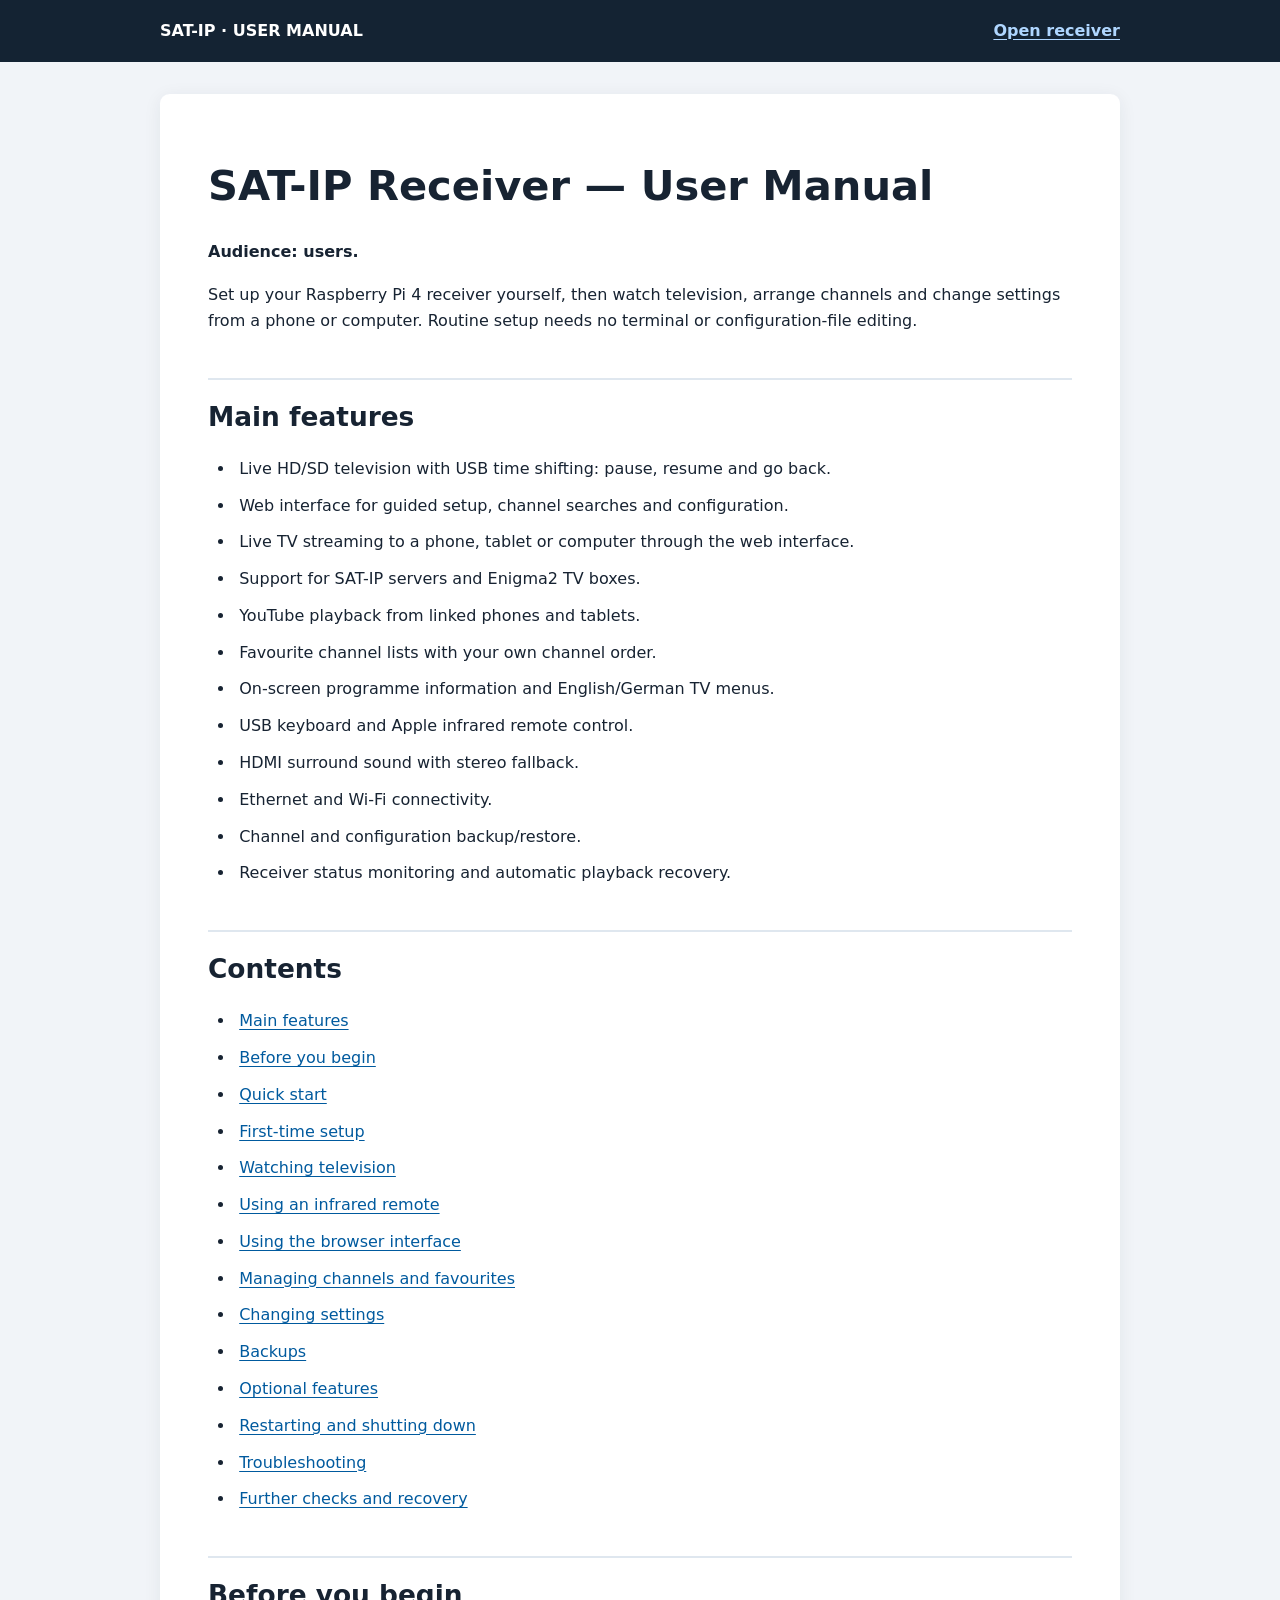
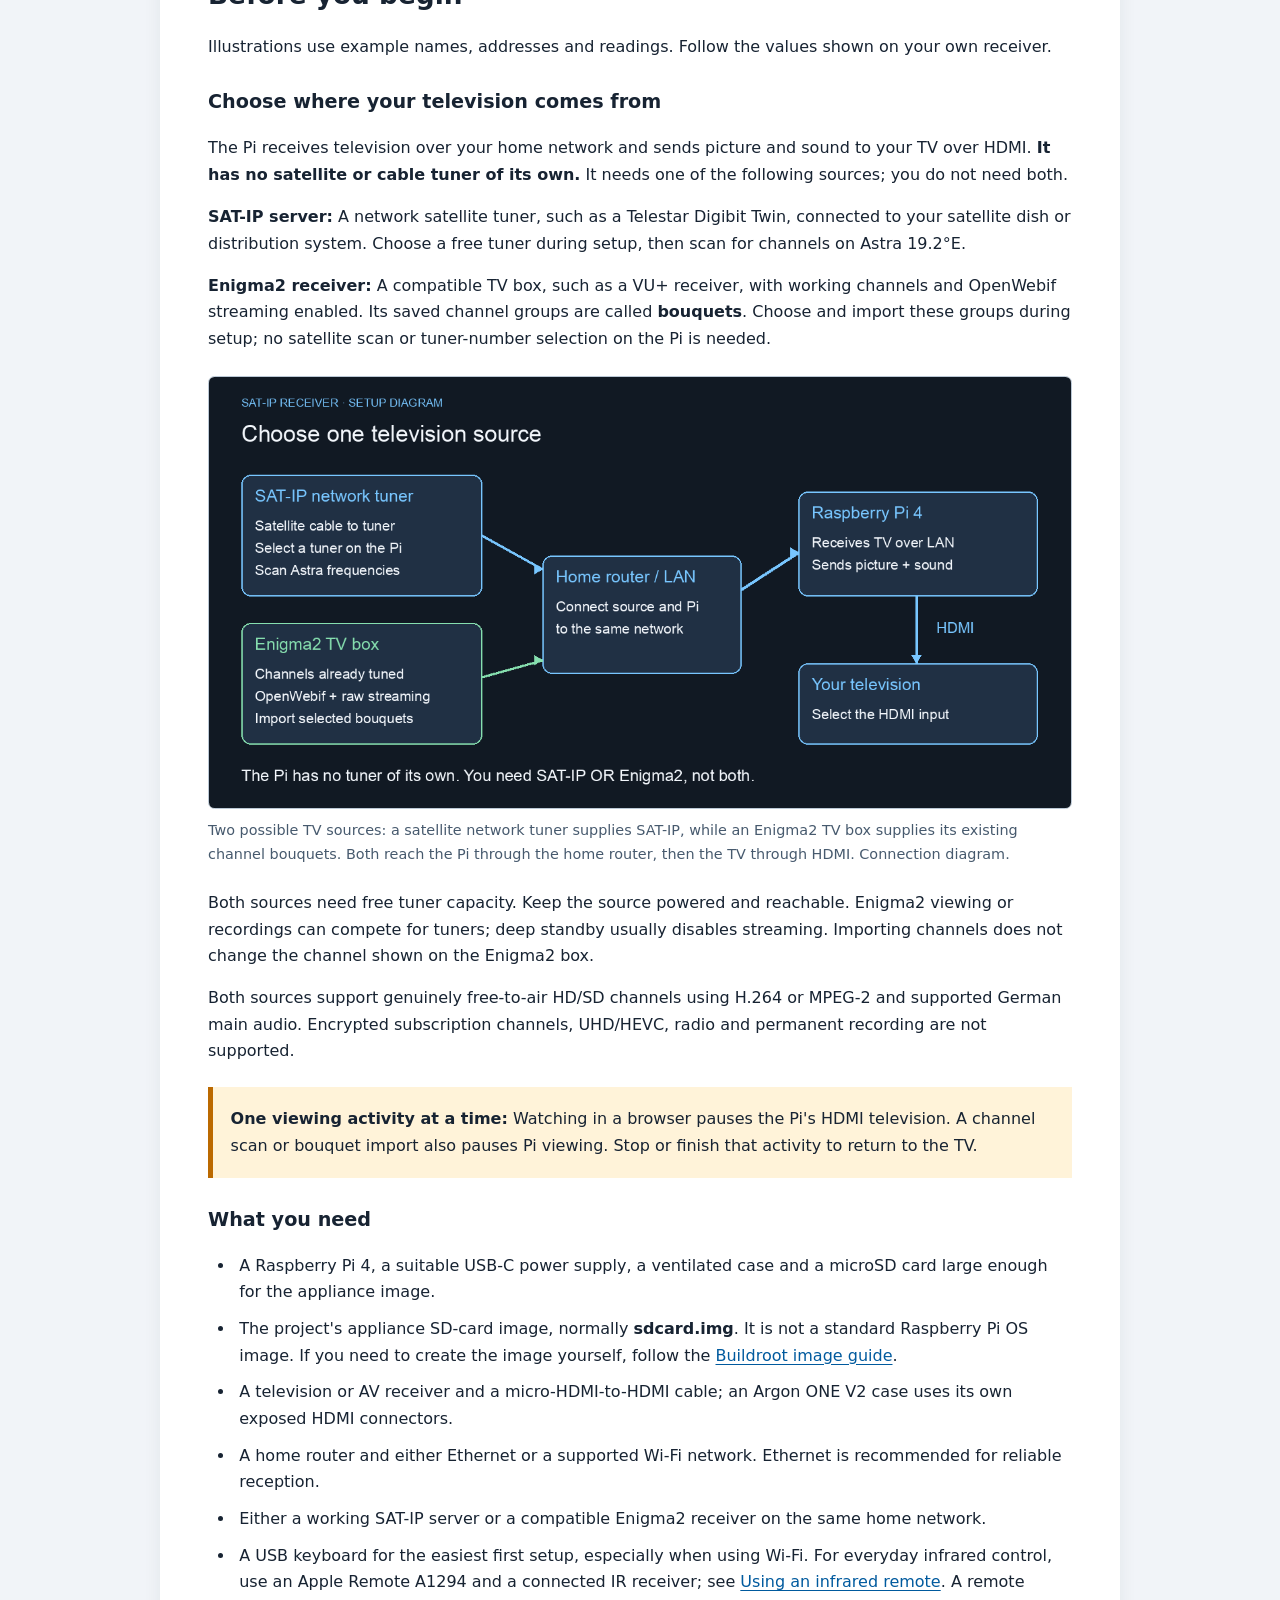
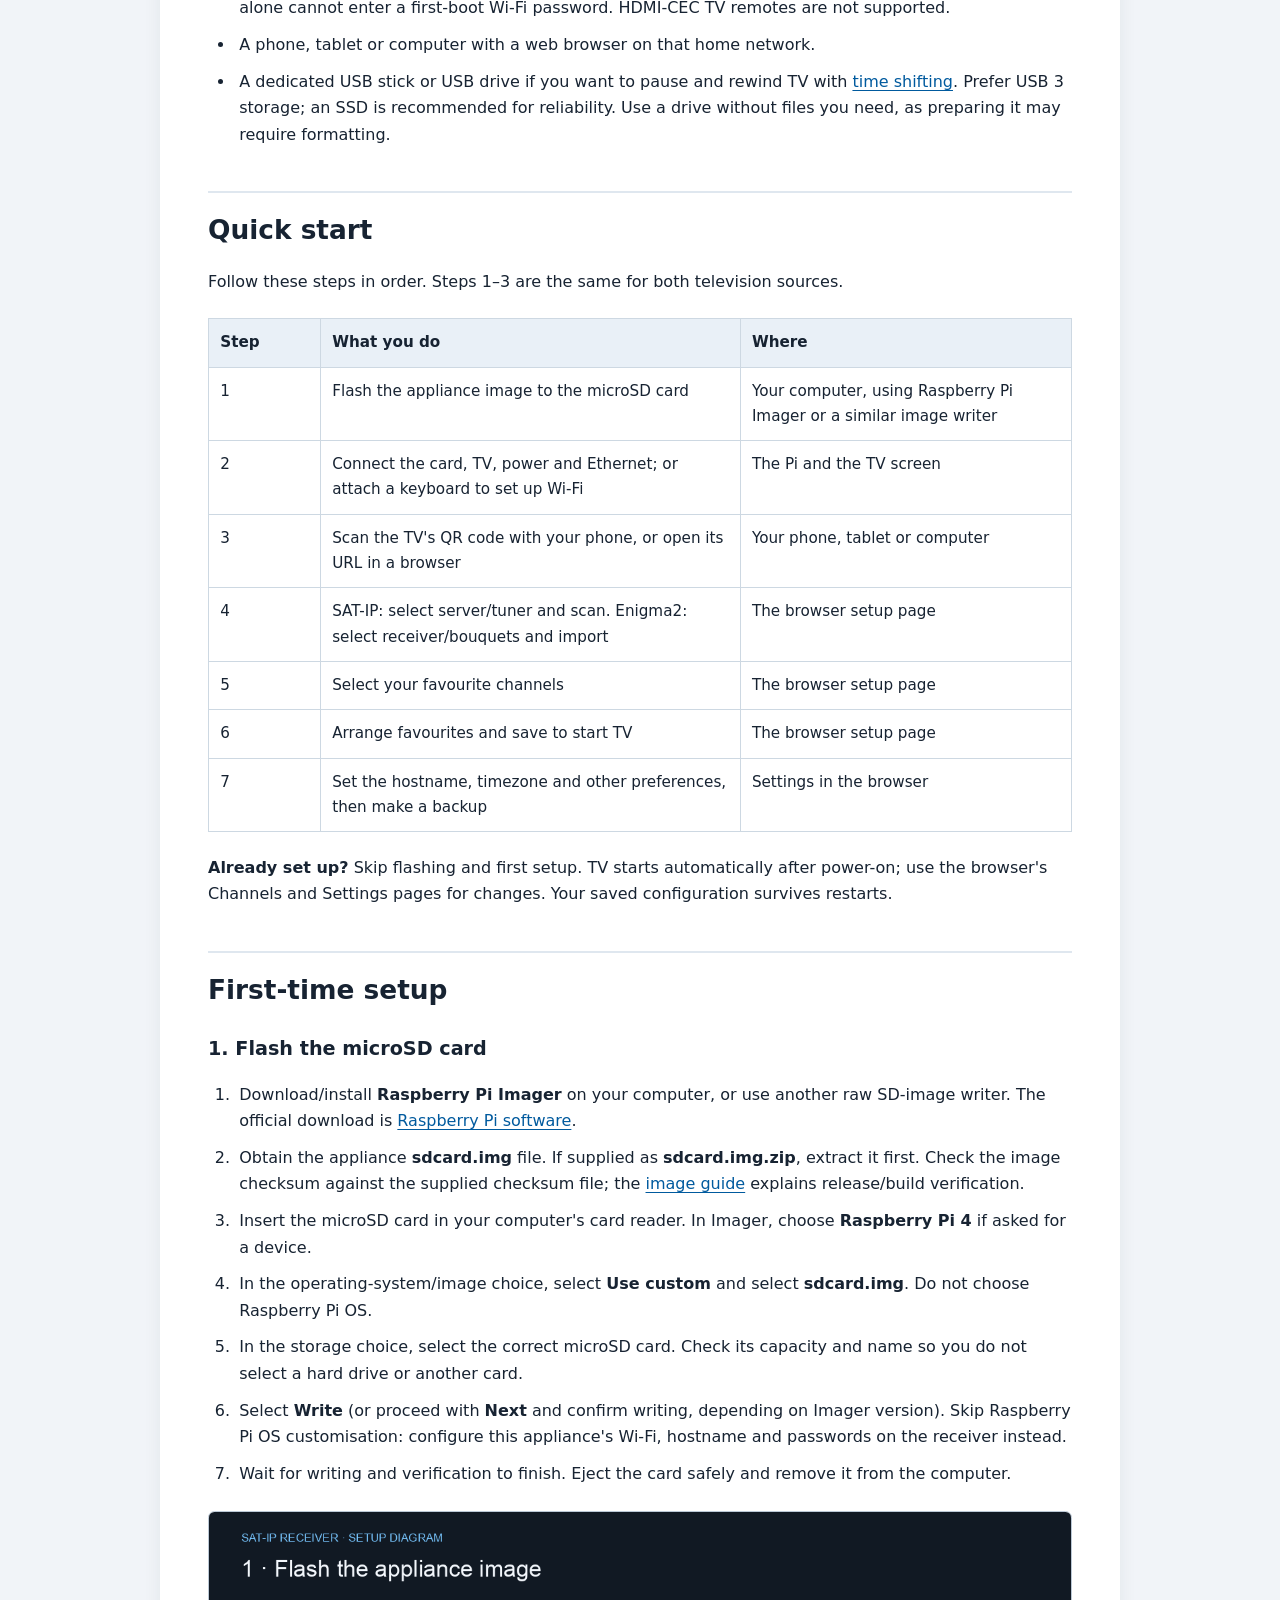
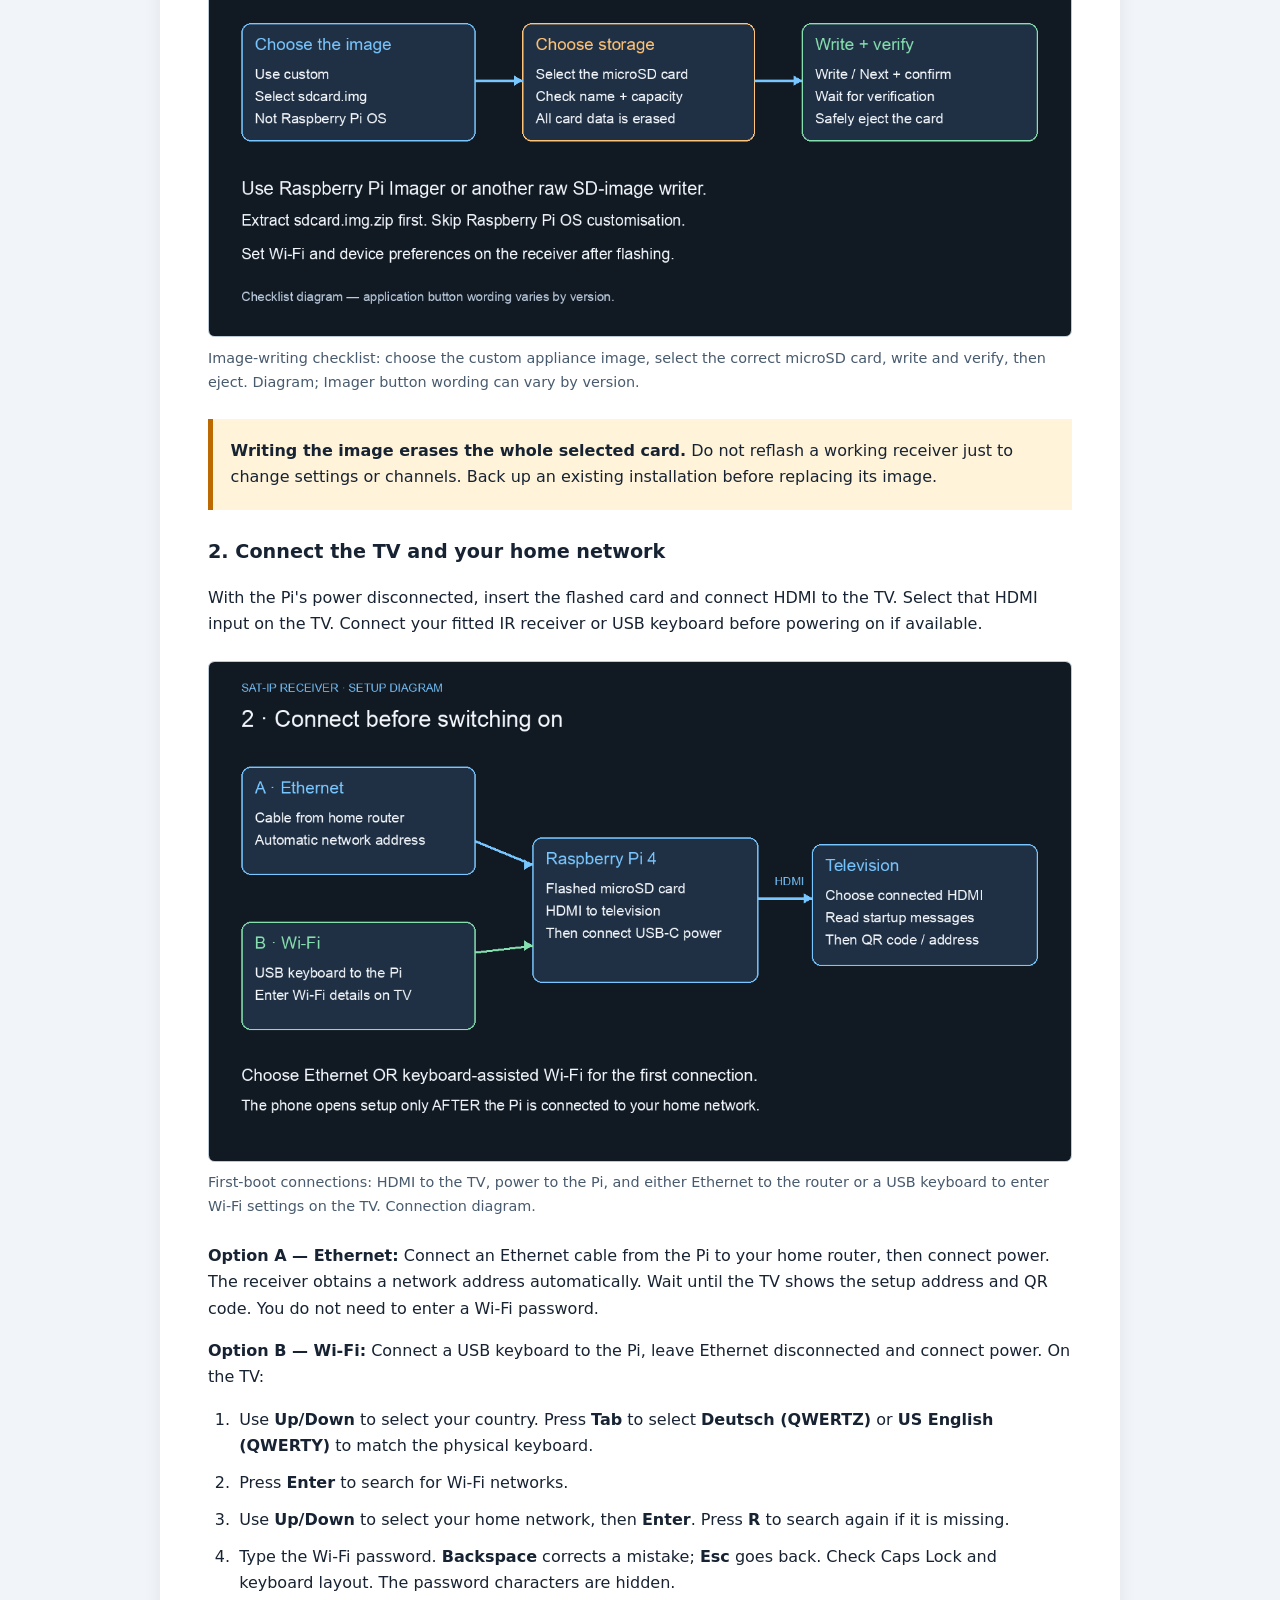
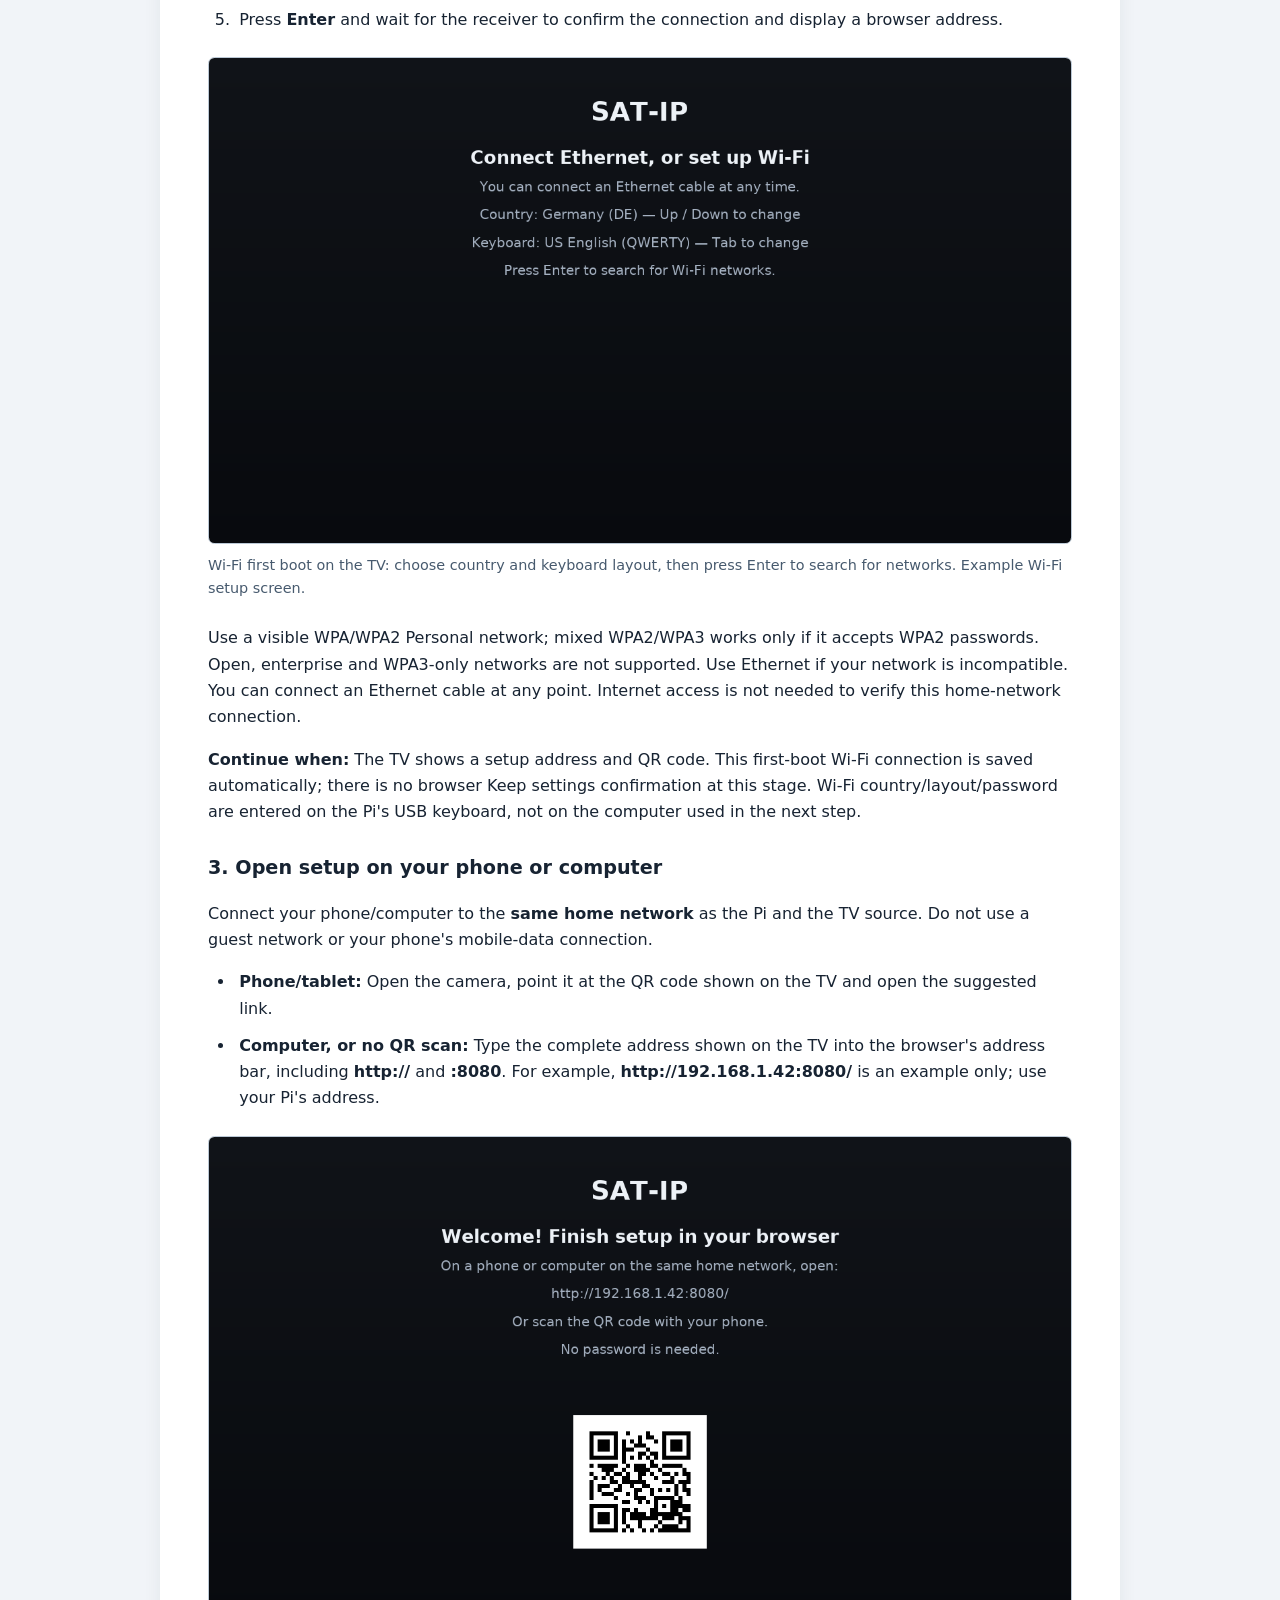
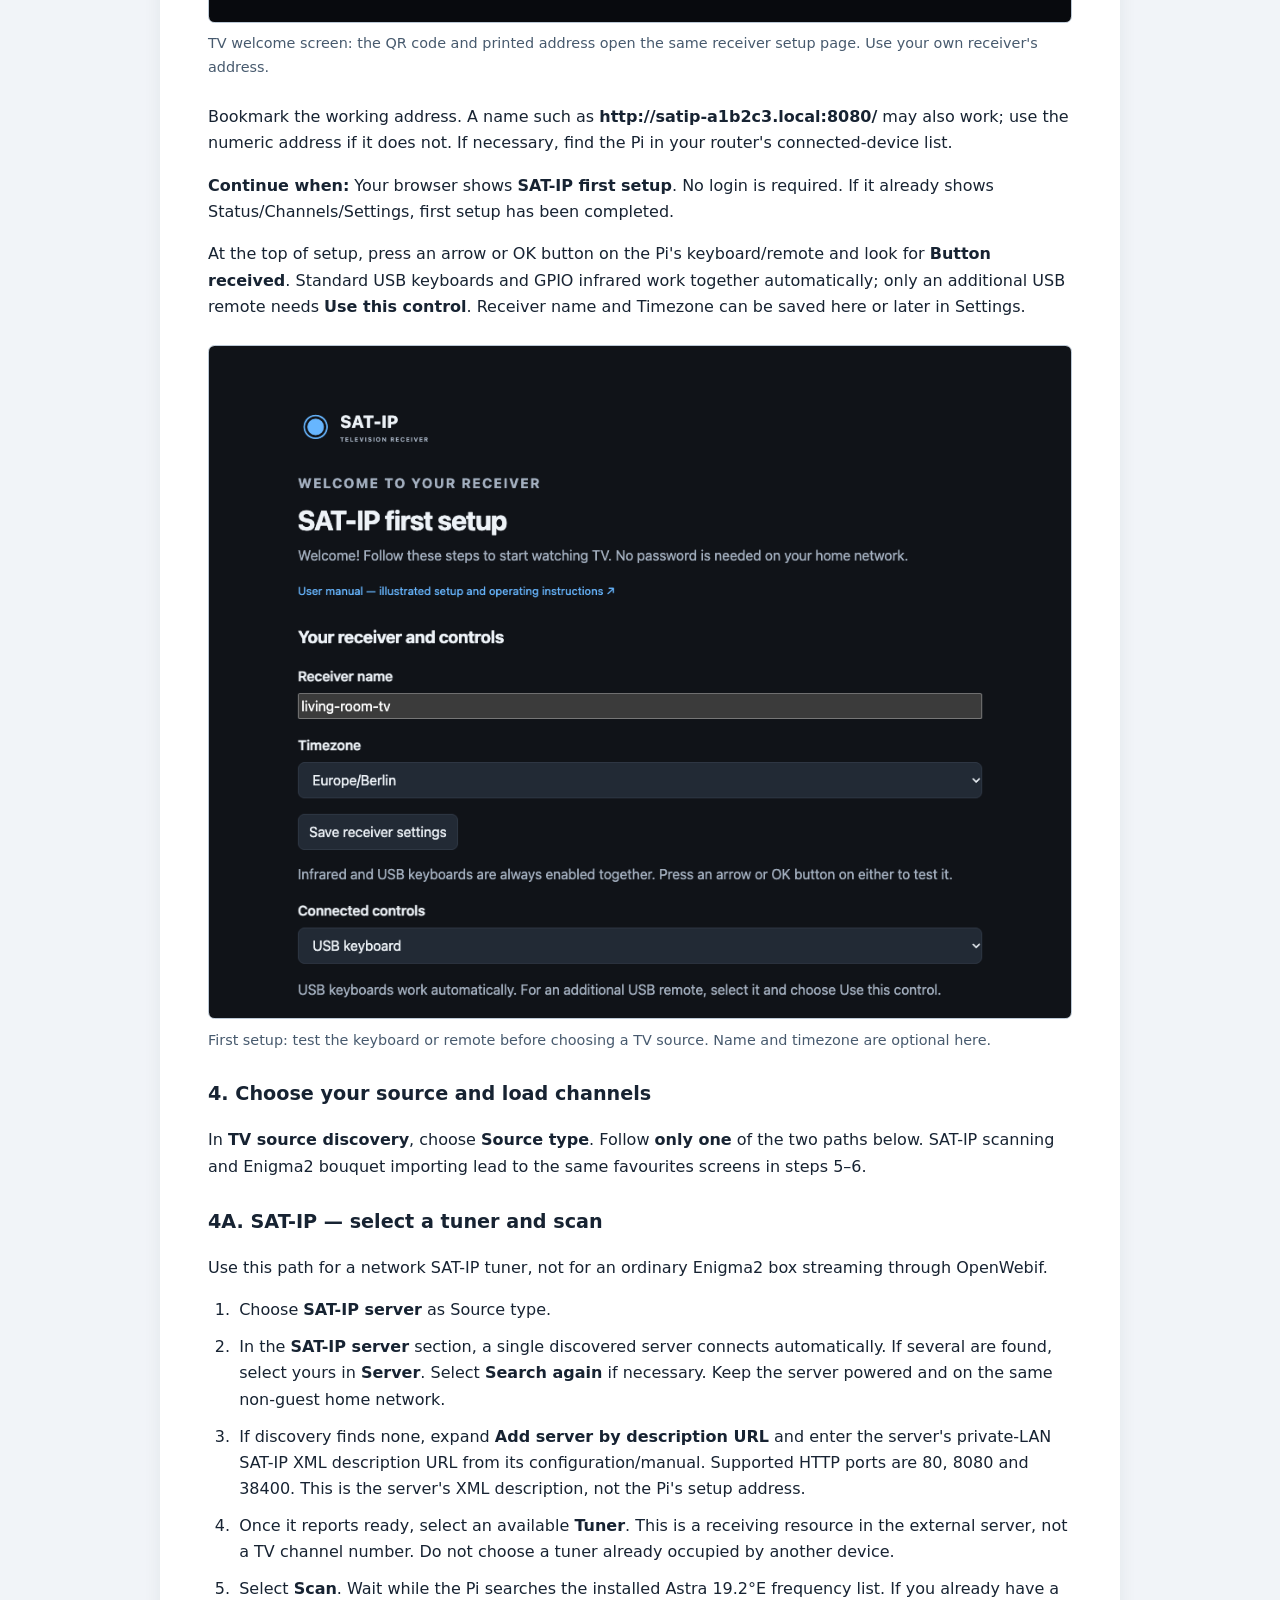
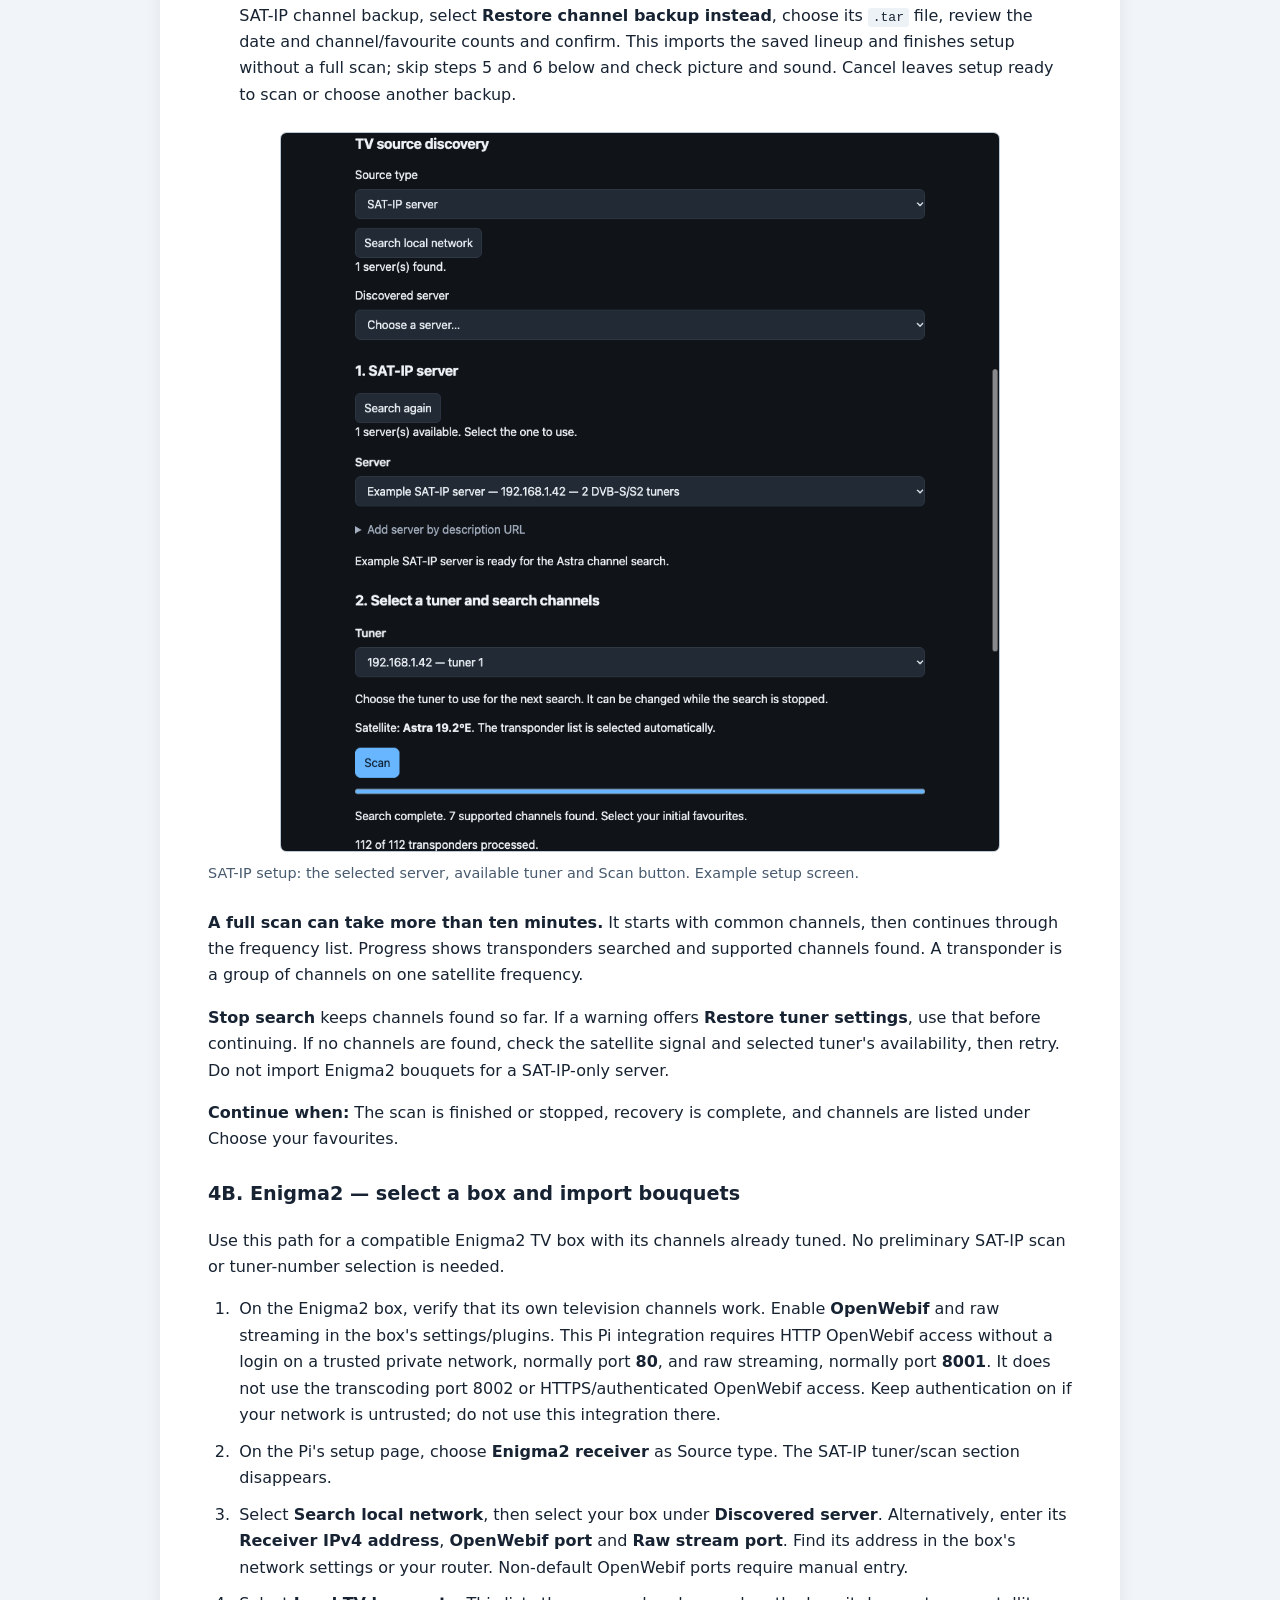
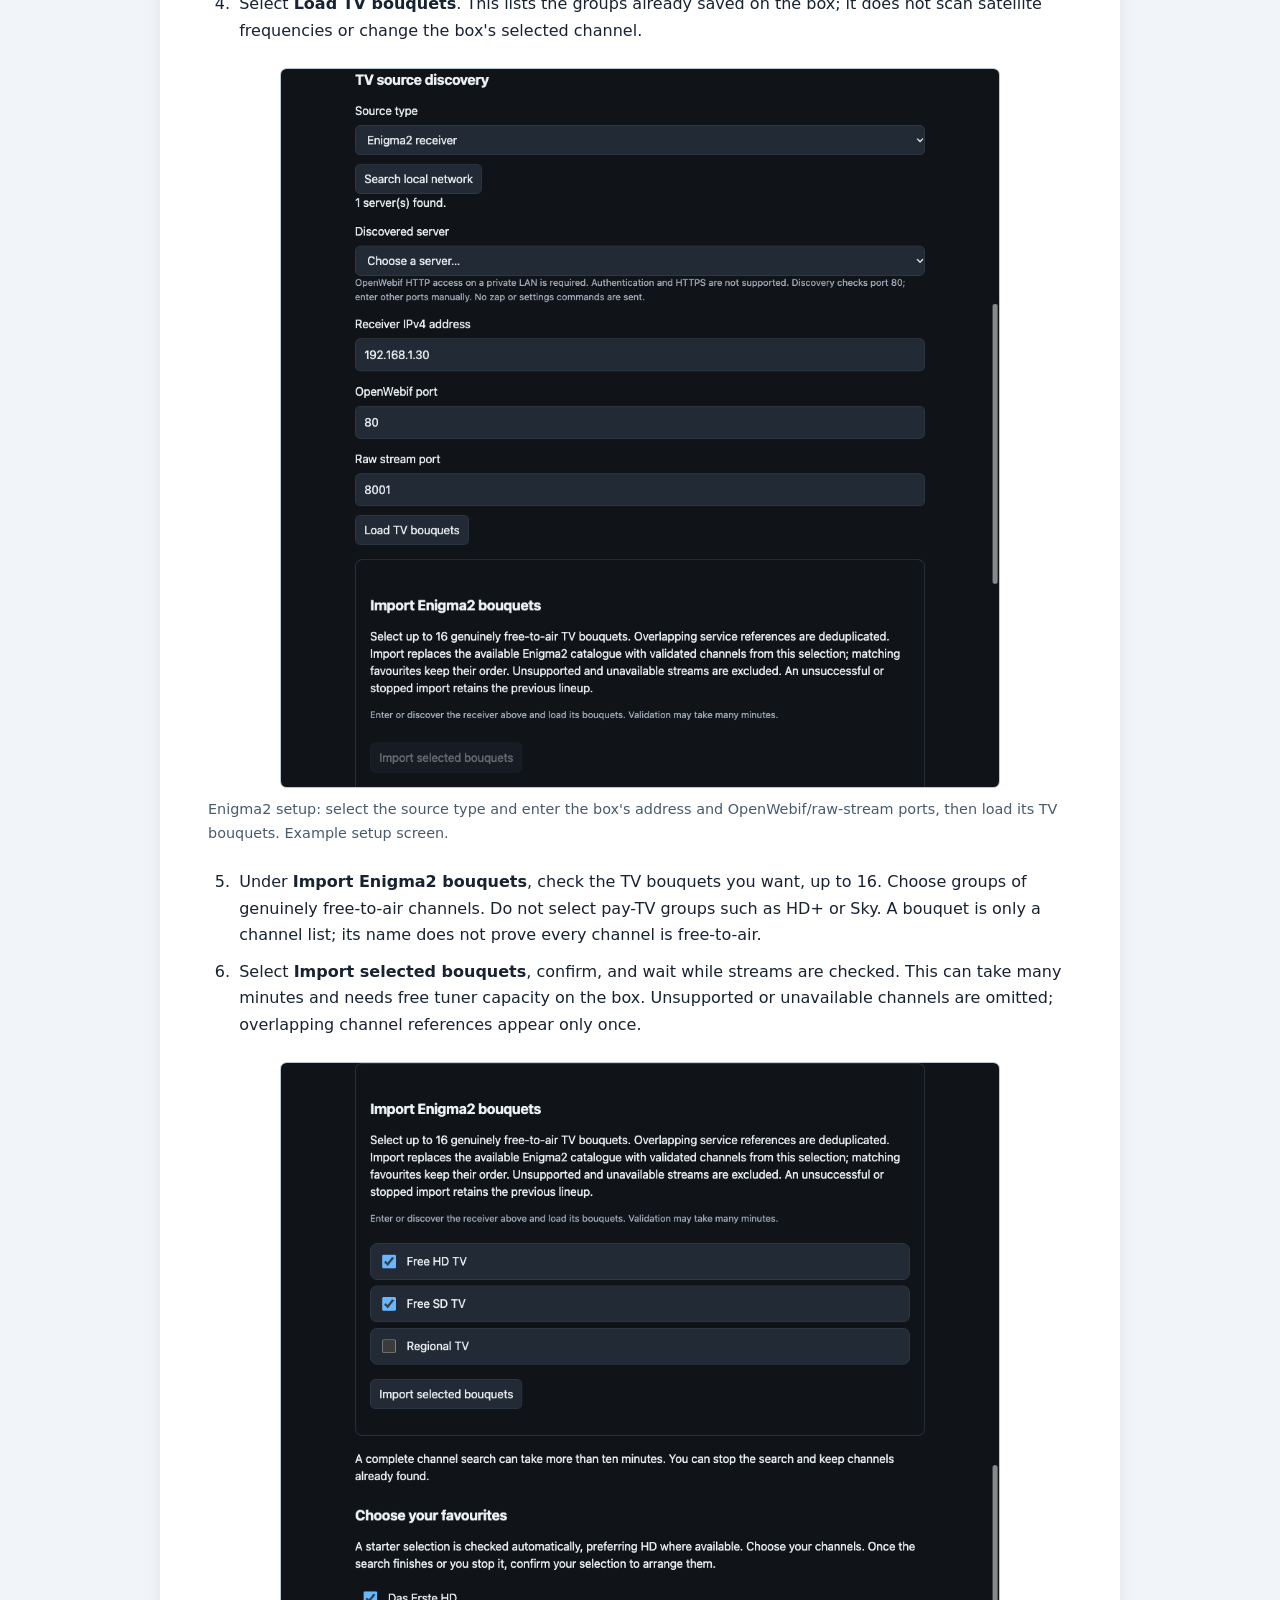
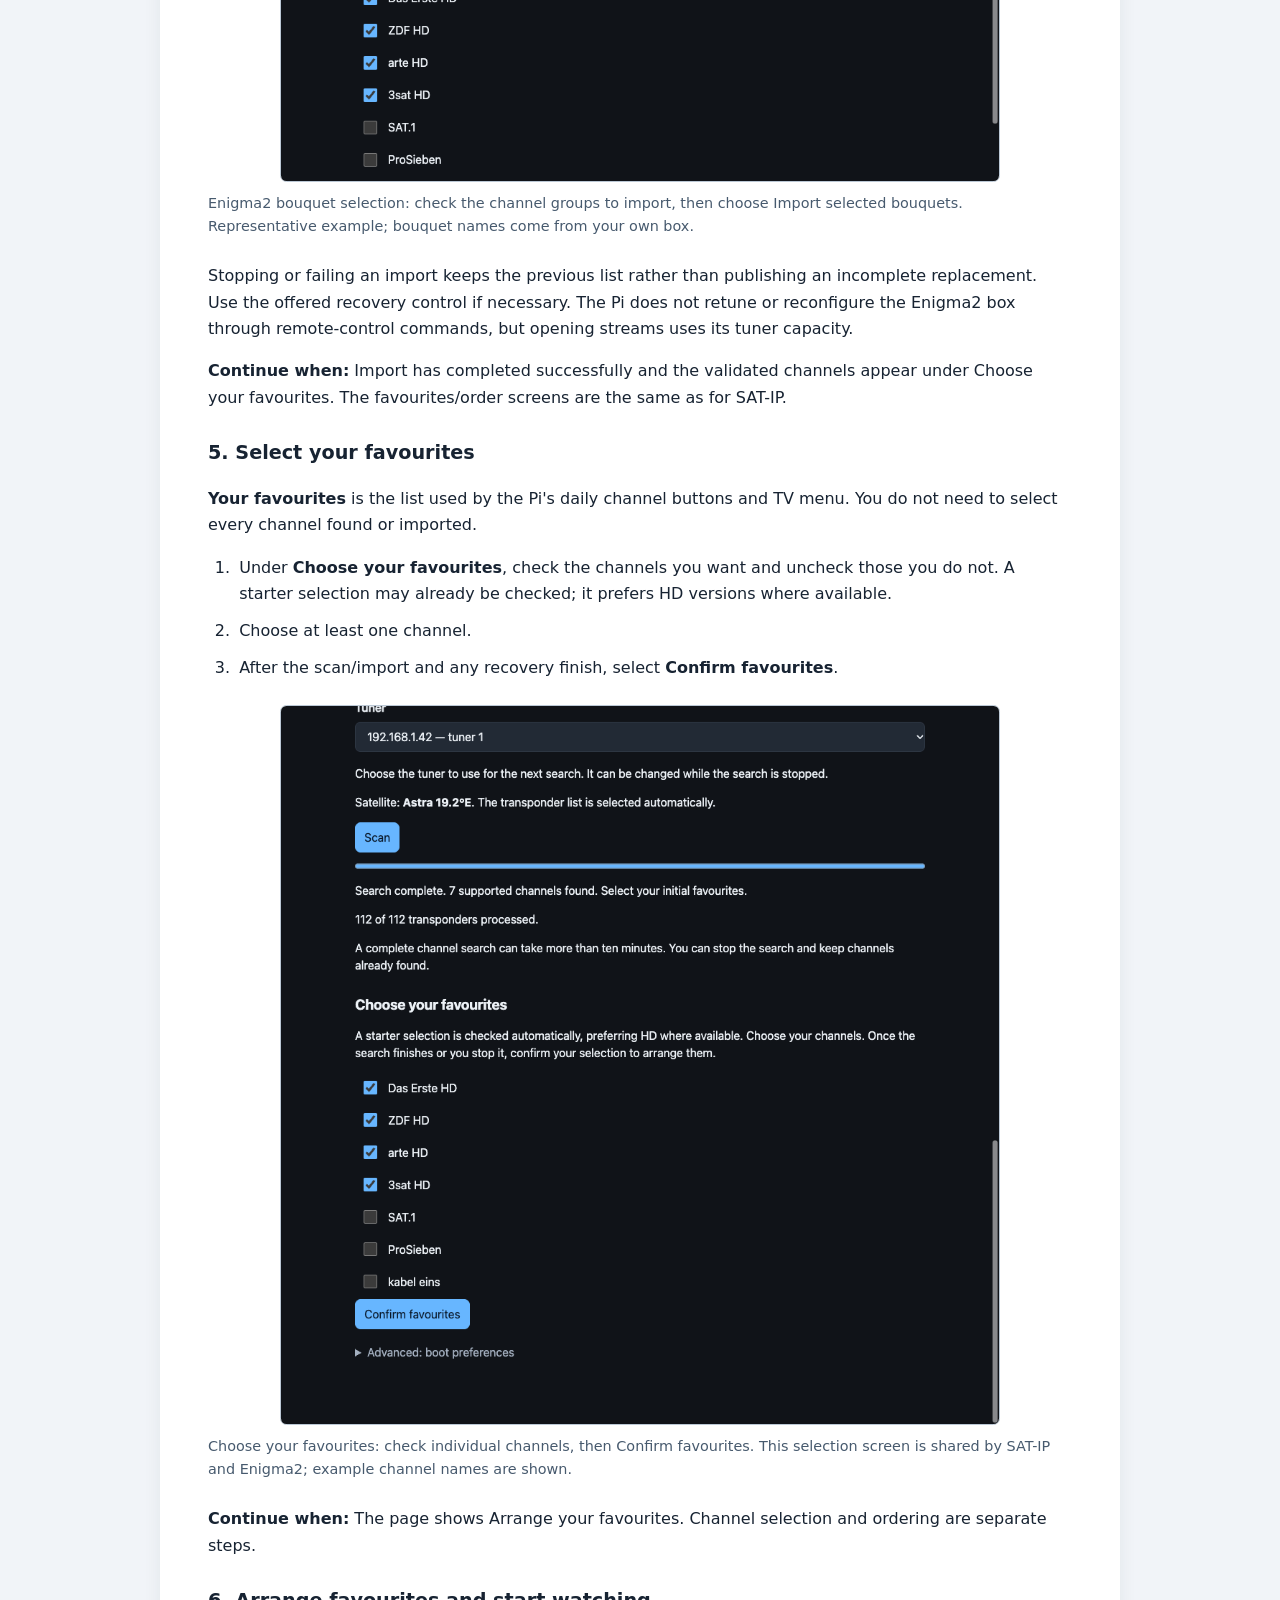
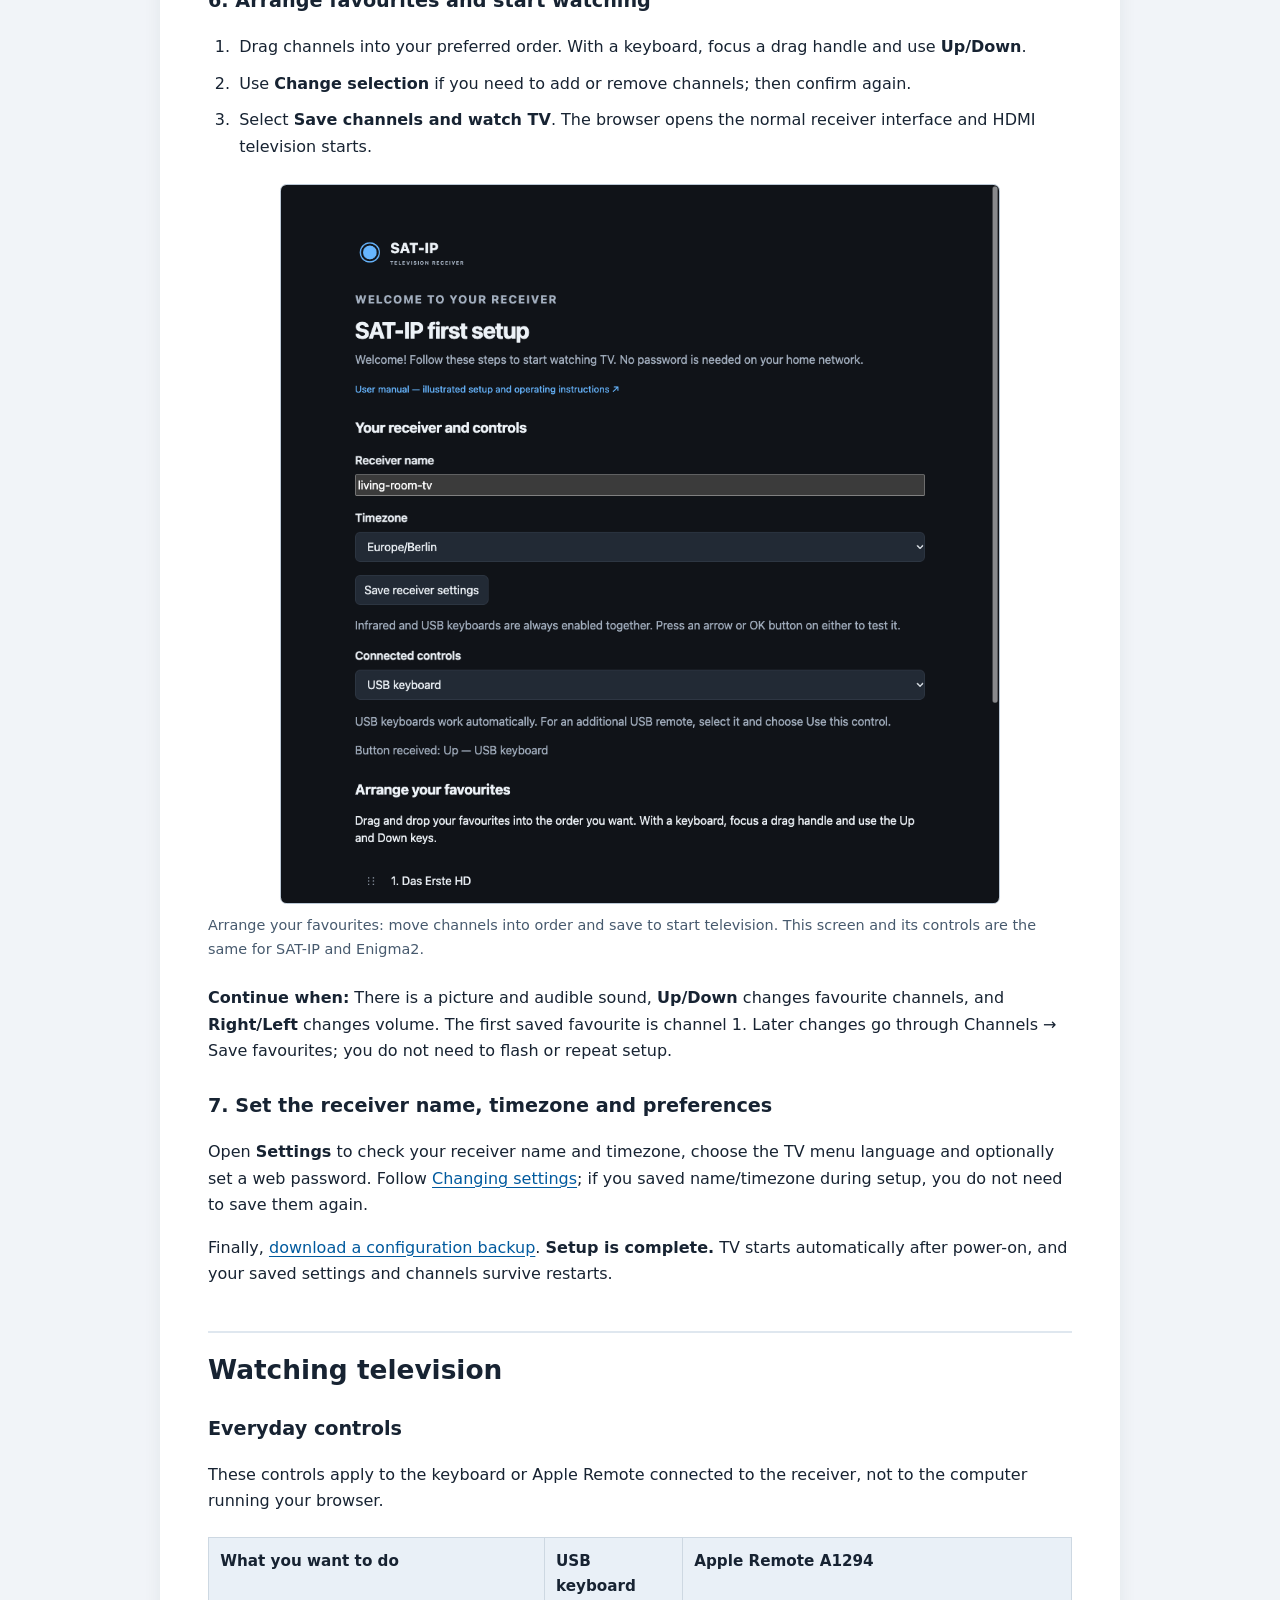
==== commit f798cd40: "Support portable SAT-IP channel restore during initial setup" ====
--- a/doc/user-manual.html
+++ b/doc/user-manual.html
@@ -60,7 +60,7 @@
 <p>In <strong>TV source discovery</strong>, choose <strong>Source type</strong>. Follow <strong>only one</strong> of the two paths below. SAT-IP scanning and Enigma2 bouquet importing lead to the same favourites screens in steps 5–6.</p>
 <h3 id="4a-sat-ip--select-a-tuner-and-scan">4A. SAT-IP — select a tuner and scan</h3>
 <p>Use this path for a network SAT-IP tuner, not for an ordinary Enigma2 box streaming through OpenWebif.</p>
-<ol><li>Choose <strong>SAT-IP server</strong> as Source type.</li><li>In the <strong>SAT-IP server</strong> section, a single discovered server connects automatically. If several are found, select yours in <strong>Server</strong>. Select <strong>Search again</strong> if necessary. Keep the server powered and on the same non-guest home network.</li><li>If discovery finds none, expand <strong>Add server by description URL</strong> and enter the server&#x27;s private-LAN SAT-IP XML description URL from its configuration/manual. Supported HTTP ports are 80, 8080 and 38400. This is the server&#x27;s XML description, not the Pi&#x27;s setup address.</li><li>Once it reports ready, select an available <strong>Tuner</strong>. This is a receiving resource in the external server, not a TV channel number. Do not choose a tuner already occupied by another device.</li><li>Select <strong>Scan</strong>. Wait while the Pi searches the installed Astra 19.2°E frequency list.</li></ol>
+<ol><li>Choose <strong>SAT-IP server</strong> as Source type.</li><li>In the <strong>SAT-IP server</strong> section, a single discovered server connects automatically. If several are found, select yours in <strong>Server</strong>. Select <strong>Search again</strong> if necessary. Keep the server powered and on the same non-guest home network.</li><li>If discovery finds none, expand <strong>Add server by description URL</strong> and enter the server&#x27;s private-LAN SAT-IP XML description URL from its configuration/manual. Supported HTTP ports are 80, 8080 and 38400. This is the server&#x27;s XML description, not the Pi&#x27;s setup address.</li><li>Once it reports ready, select an available <strong>Tuner</strong>. This is a receiving resource in the external server, not a TV channel number. Do not choose a tuner already occupied by another device.</li><li>Select <strong>Scan</strong>. Wait while the Pi searches the installed Astra 19.2°E frequency list. If you already have a SAT-IP channel backup, select <strong>Restore channel backup instead</strong>, choose its <code>.tar</code> file, review the date and channel/favourite counts and confirm. This imports the saved lineup and finishes setup without a full scan; skip steps 5 and 6 below and check picture and sound. Cancel leaves setup ready to scan or choose another backup.</li></ol>
 <figure><a href="images/manual-tuner.png"><img src="images/manual-tuner.png" alt="SAT-IP setup: the selected server, available tuner and Scan button. Example setup screen."></a><figcaption>SAT-IP setup: the selected server, available tuner and Scan button. Example setup screen.</figcaption></figure>
 <p><strong>A full scan can take more than ten minutes.</strong> It starts with common channels, then continues through the frequency list. Progress shows transponders searched and supported channels found. A transponder is a group of channels on one satellite frequency.</p>
 <p><strong>Stop search</strong> keeps channels found so far. If a warning offers <strong>Restore tuner settings</strong>, use that before continuing. If no channels are found, check the satellite signal and selected tuner&#x27;s availability, then retry. Do not import Enigma2 bouquets for a SAT-IP-only server.</p>
@@ -166,14 +166,14 @@
 <h2 id="backups">Backups</h2>
 <p>Make a configuration backup after setup and after important changes. Keep it on your computer or another private storage location, not only on the receiver&#x27;s SD card.</p>
 <h3 id="which-backup-should-i-use">Which backup should I use?</h3>
-<div class="table-wrap" tabindex="0" role="region" aria-label="Reference table"><table><thead><tr><th scope="col">Backup</th><th scope="col">Where to find it</th><th scope="col">What it restores</th></tr></thead><tbody><tr><td>Channel backup</td><td>Channels → Channel backup</td><td>Available channels and saved favourite order on a compatible existing installation; device settings stay unchanged</td></tr><tr><td>Configuration backup</td><td>Settings → Configuration backup</td><td>Channels, favourites, supported device/network settings and access credentials; receiver reboots after restore</td></tr></tbody></table></div>
+<div class="table-wrap" tabindex="0" role="region" aria-label="Reference table"><table><thead><tr><th scope="col">Backup</th><th scope="col">Where to find it</th><th scope="col">What it restores</th></tr></thead><tbody><tr><td>Channel backup</td><td>Channels → Channel backup; also SAT-IP first-time setup</td><td>Available channels and saved favourite order; SAT-IP restore also works after reflashing, keeping new device settings</td></tr><tr><td>Configuration backup</td><td>Settings → Configuration backup</td><td>Channels, favourites, supported device/network settings and access credentials; receiver reboots after restore</td></tr></tbody></table></div>
 <p>Neither backup includes the operating-system image, recordings or time-shift history. The two file types are not interchangeable.</p>
 <h3 id="save-a-backup">Save a backup</h3>
 <ol><li>Save any favourite edits. Finish channel searches, browser Live TV and Wi-Fi trials, and resolve any recovery warning.</li><li>On <strong>Channels</strong>, select <strong>Download channel backup</strong>, or on <strong>Settings</strong>, select <strong>Download backup</strong> for the full configuration.</li><li>Keep the page open while the receiver briefly pauses television and reconnects. Wait for the download to finish.</li><li>Store the dated <code>.tar</code> file safely. Do not unpack, edit or recompress it before restoring.</li></ol>
 <aside class="notice" aria-label="Important"><p><strong>Full configuration backups are not encrypted and contain passwords and private access credentials.</strong> Do not email them casually, publish them, or attach them to a public bug report.</p></aside>
 <h3 id="restore-a-backup">Restore a backup</h3>
 <ol><li>Finish viewing/searches/trials as above. Select <strong>Restore channel backup</strong> or <strong>Restore backup</strong>, matching the file type. Maximum file size is <strong>32 MiB</strong>.</li><li>Select the trusted archive. Uploading validates it before any replacement. Review the date, channel counts where shown, and overwrite warning.</li><li>Confirm replacement using the <strong>current web password</strong> if requested. Cancel leaves the receiver unchanged.</li><li>For a channel backup, wait for the page to reconnect; channels and saved favourite order are replaced, not merged. The receiver does not reboot.</li><li>For a full configuration backup, wait for reboot, then reconnect using the <strong>restored network settings and web password</strong>. The address or hostname can change.</li></ol>
-<p>Channel-only backups are for the same compatible channel-network identity, not portable importing into another newly configured receiver. For recovery after reflashing, use a compatible full configuration backup after completing first-time setup. Check the backup compatibility requirements before changing image versions. Restoring USB settings never formats the drive. See <a href="device-settings.md#configuration-backup">backup details</a> for the precise scope and compatibility restrictions.</p>
+<p>SAT-IP channel backups can restore your Astra 19.2°E lineup after reflashing or on another Pi, keeping the new receiver’s settings, passwords and tuner selection. In first-time setup, select the SAT-IP server and tuner and choose <strong>Restore channel backup instead</strong> to skip the full channel search. Review the backup date and counts and confirm; TV starts with the saved favourite order. Existing version-1 SAT-IP backups are supported by the updated importer. Enigma2 channel restore still requires the same configured channel network. Both backup kinds require a compatible backend version; check compatibility before changing image versions. Restoring USB settings never formats the drive. See <a href="device-settings.md#channel-backup">channel backup details</a> and <a href="device-settings.md#configuration-backup">configuration backup details</a>.</p>
 <h2 id="optional-features">Optional features</h2>
 <p>Time shifting needs suitable USB storage; YouTube needs internet access and a linked phone or tablet.</p>
 <h3 id="usb-time-shifting-pause-and-go-back">USB time shifting: pause and go back</h3>
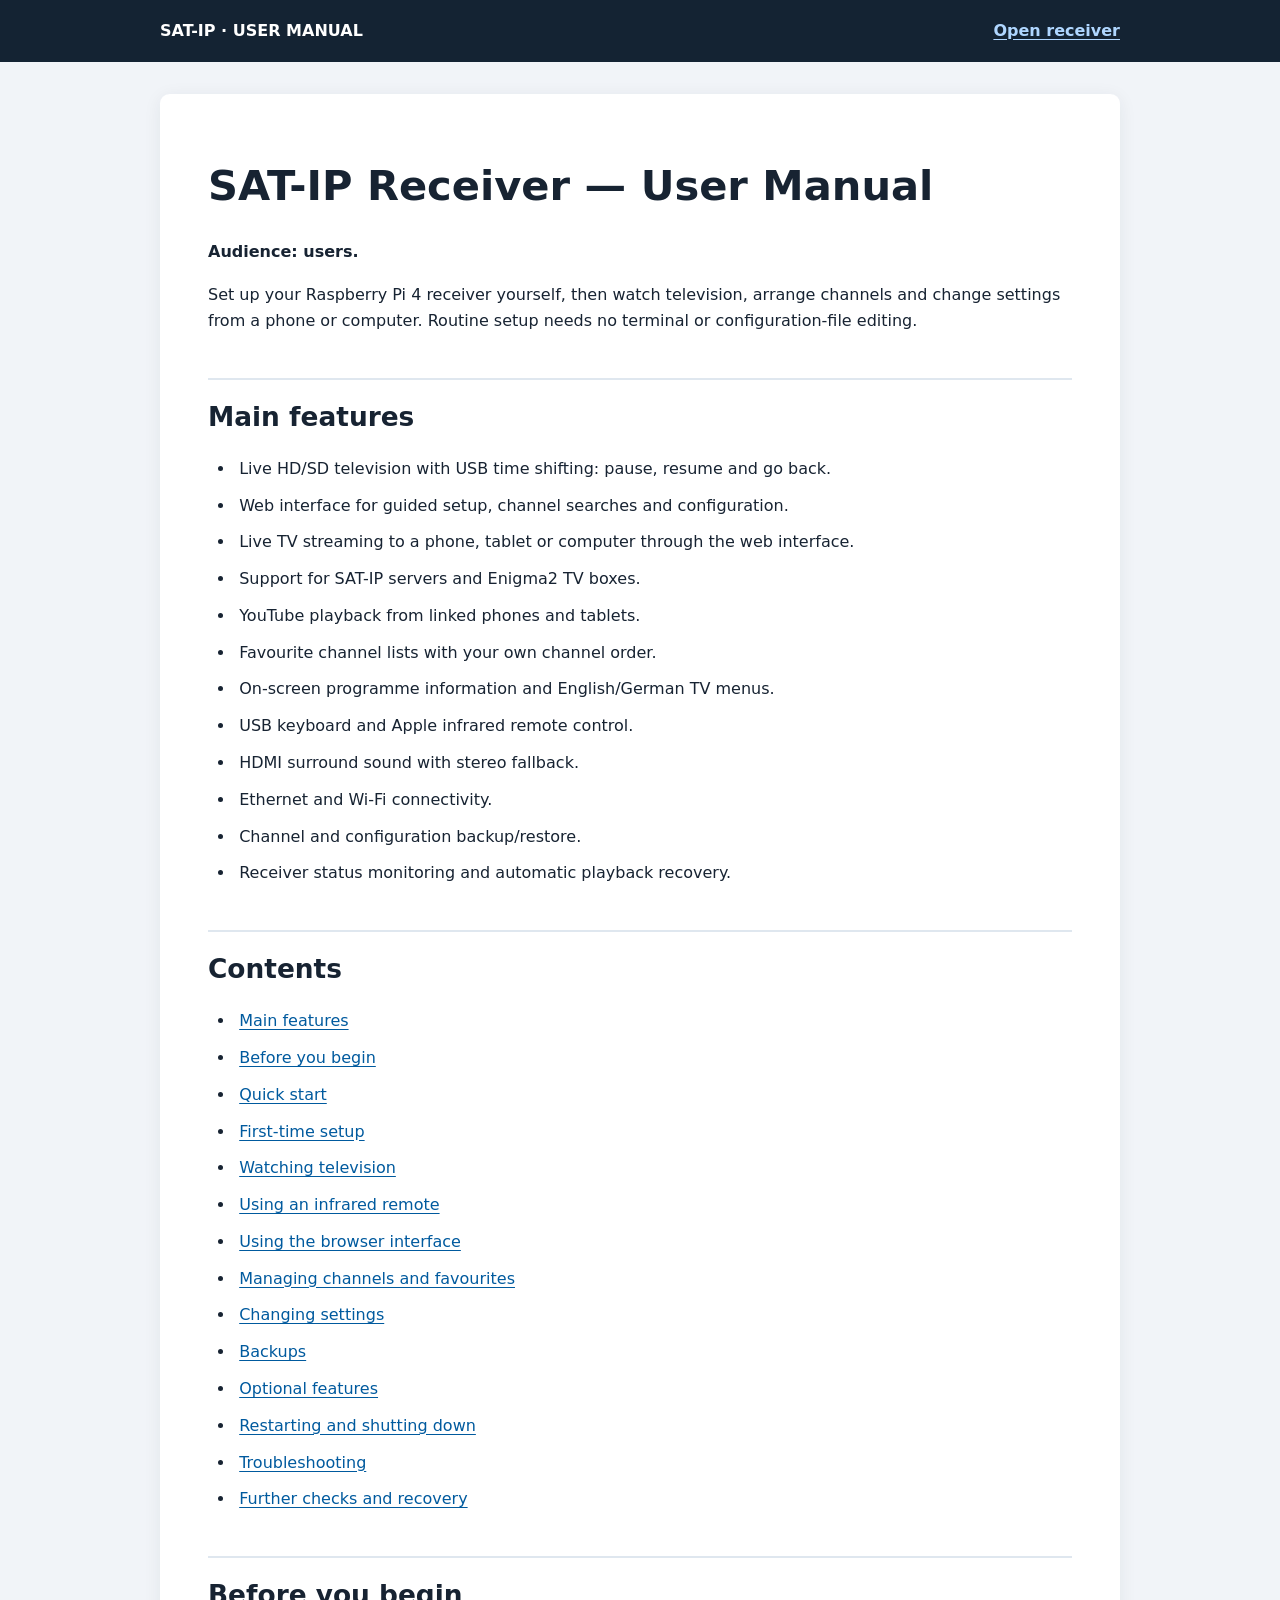
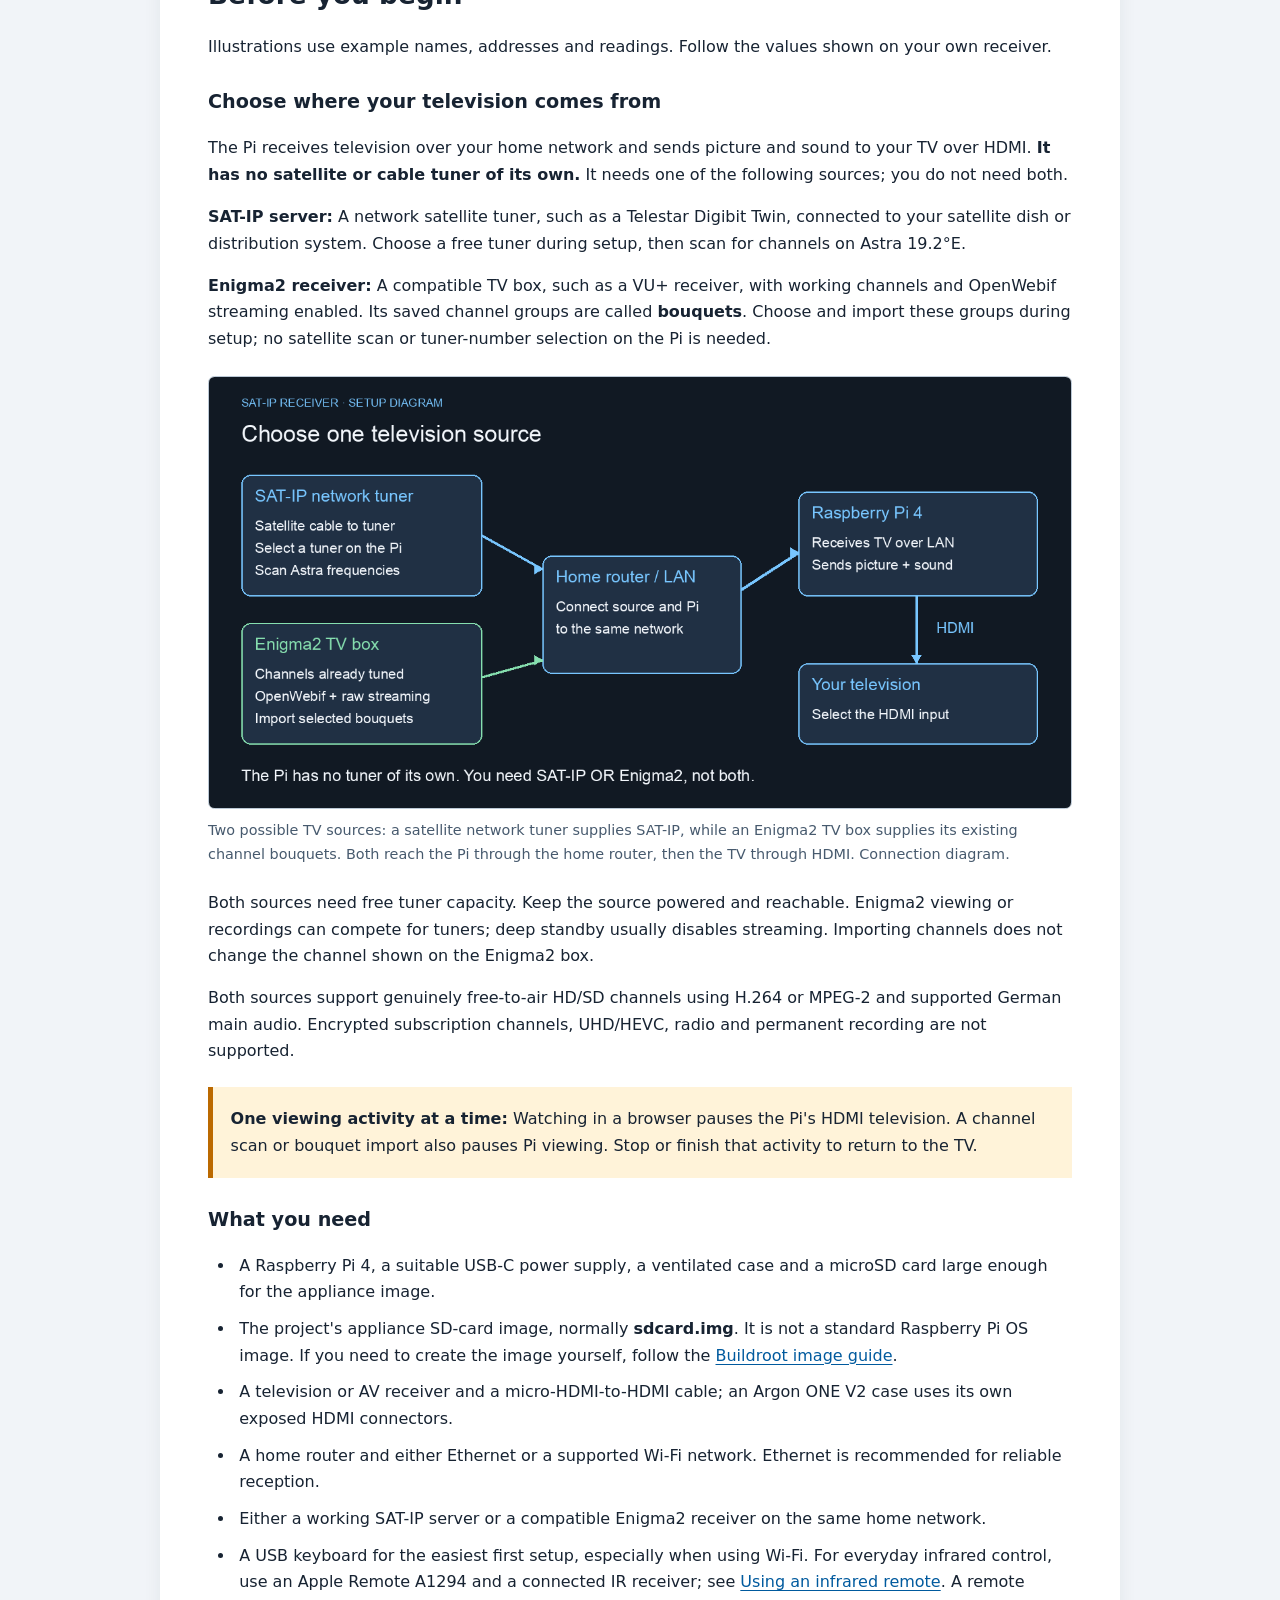
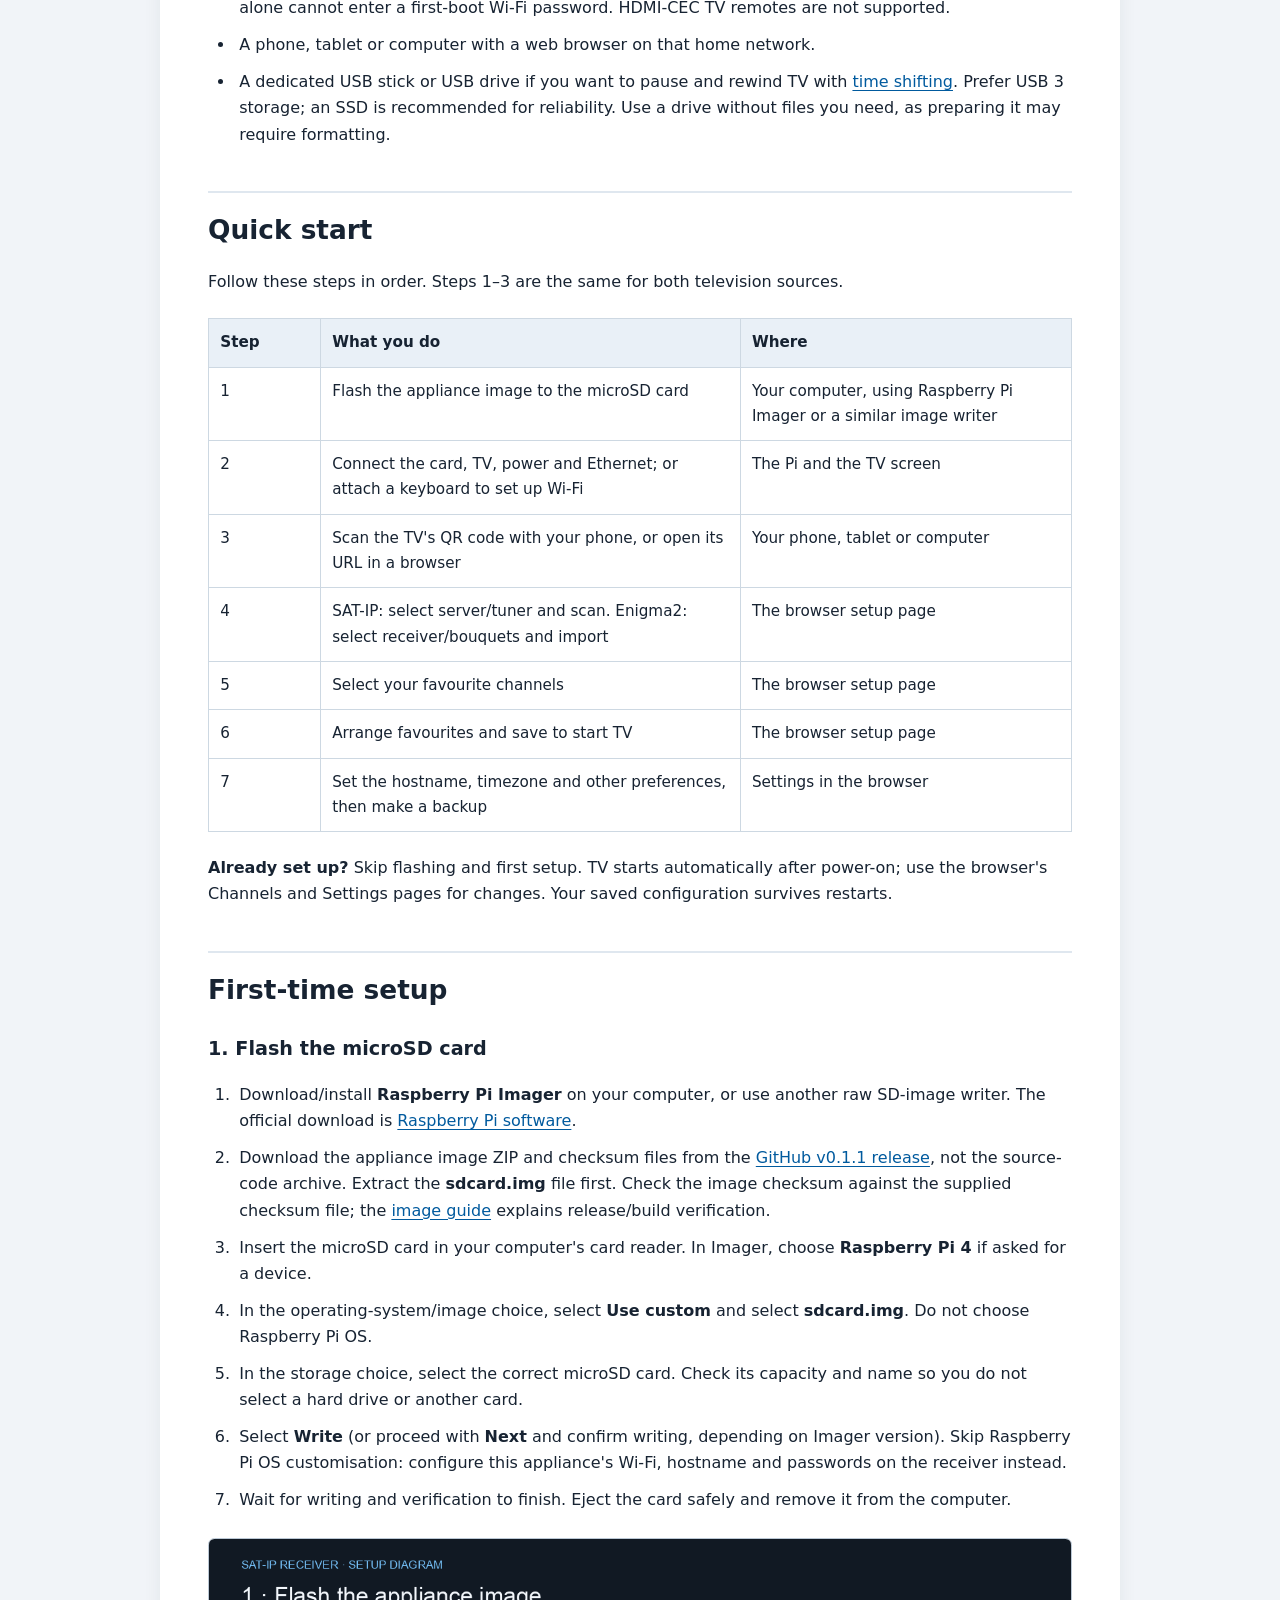
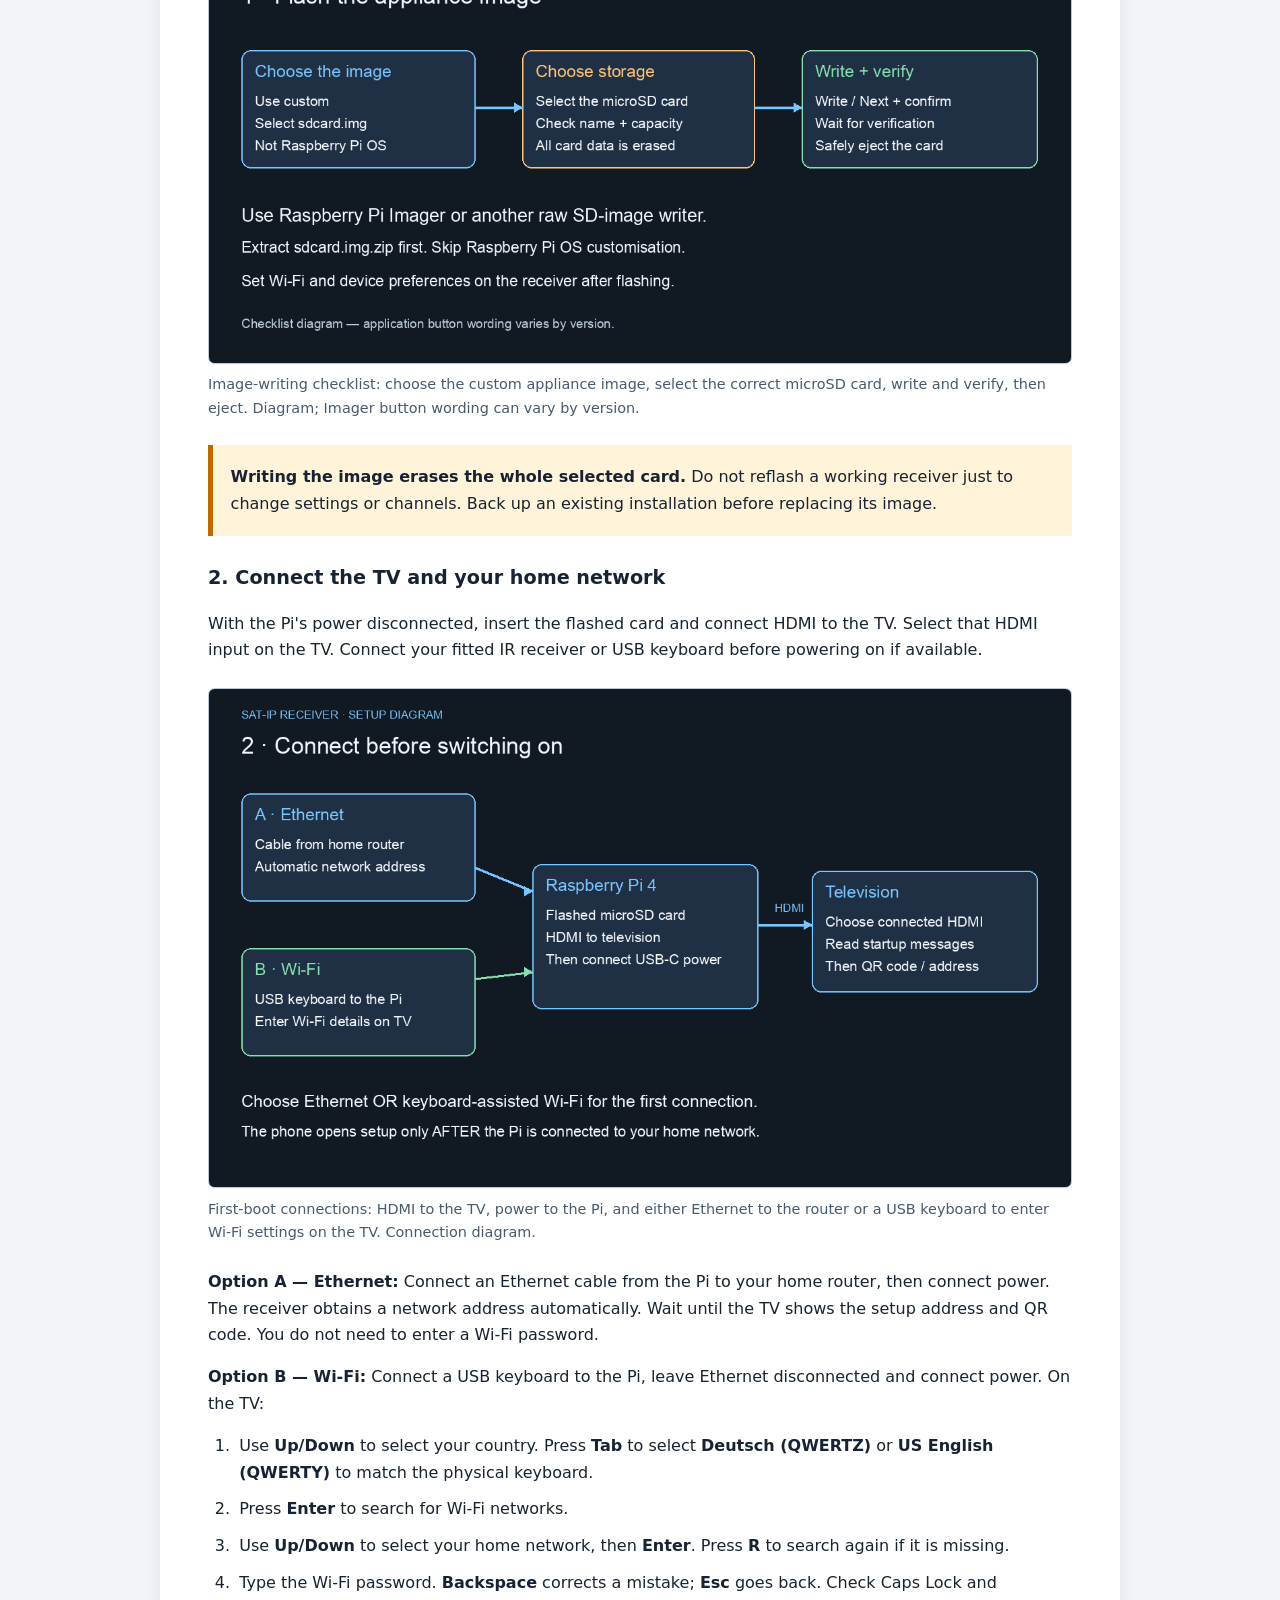
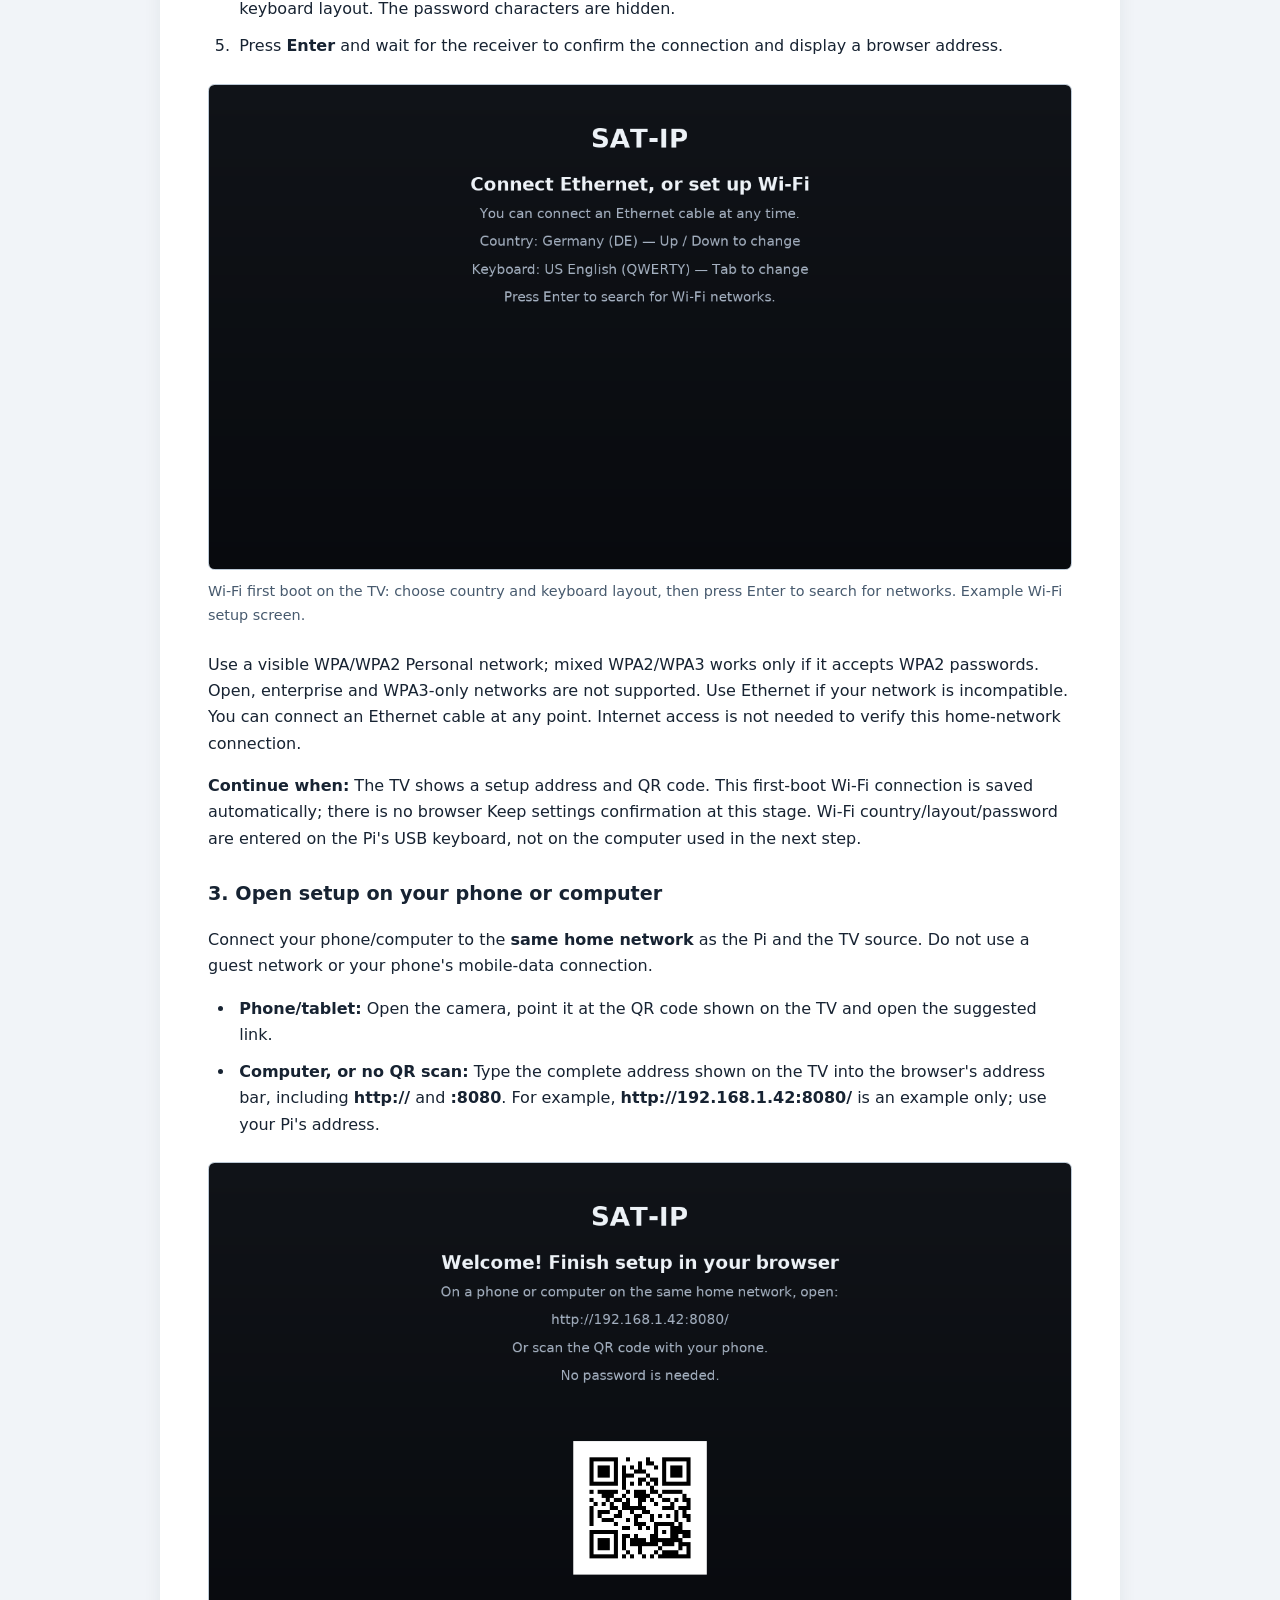
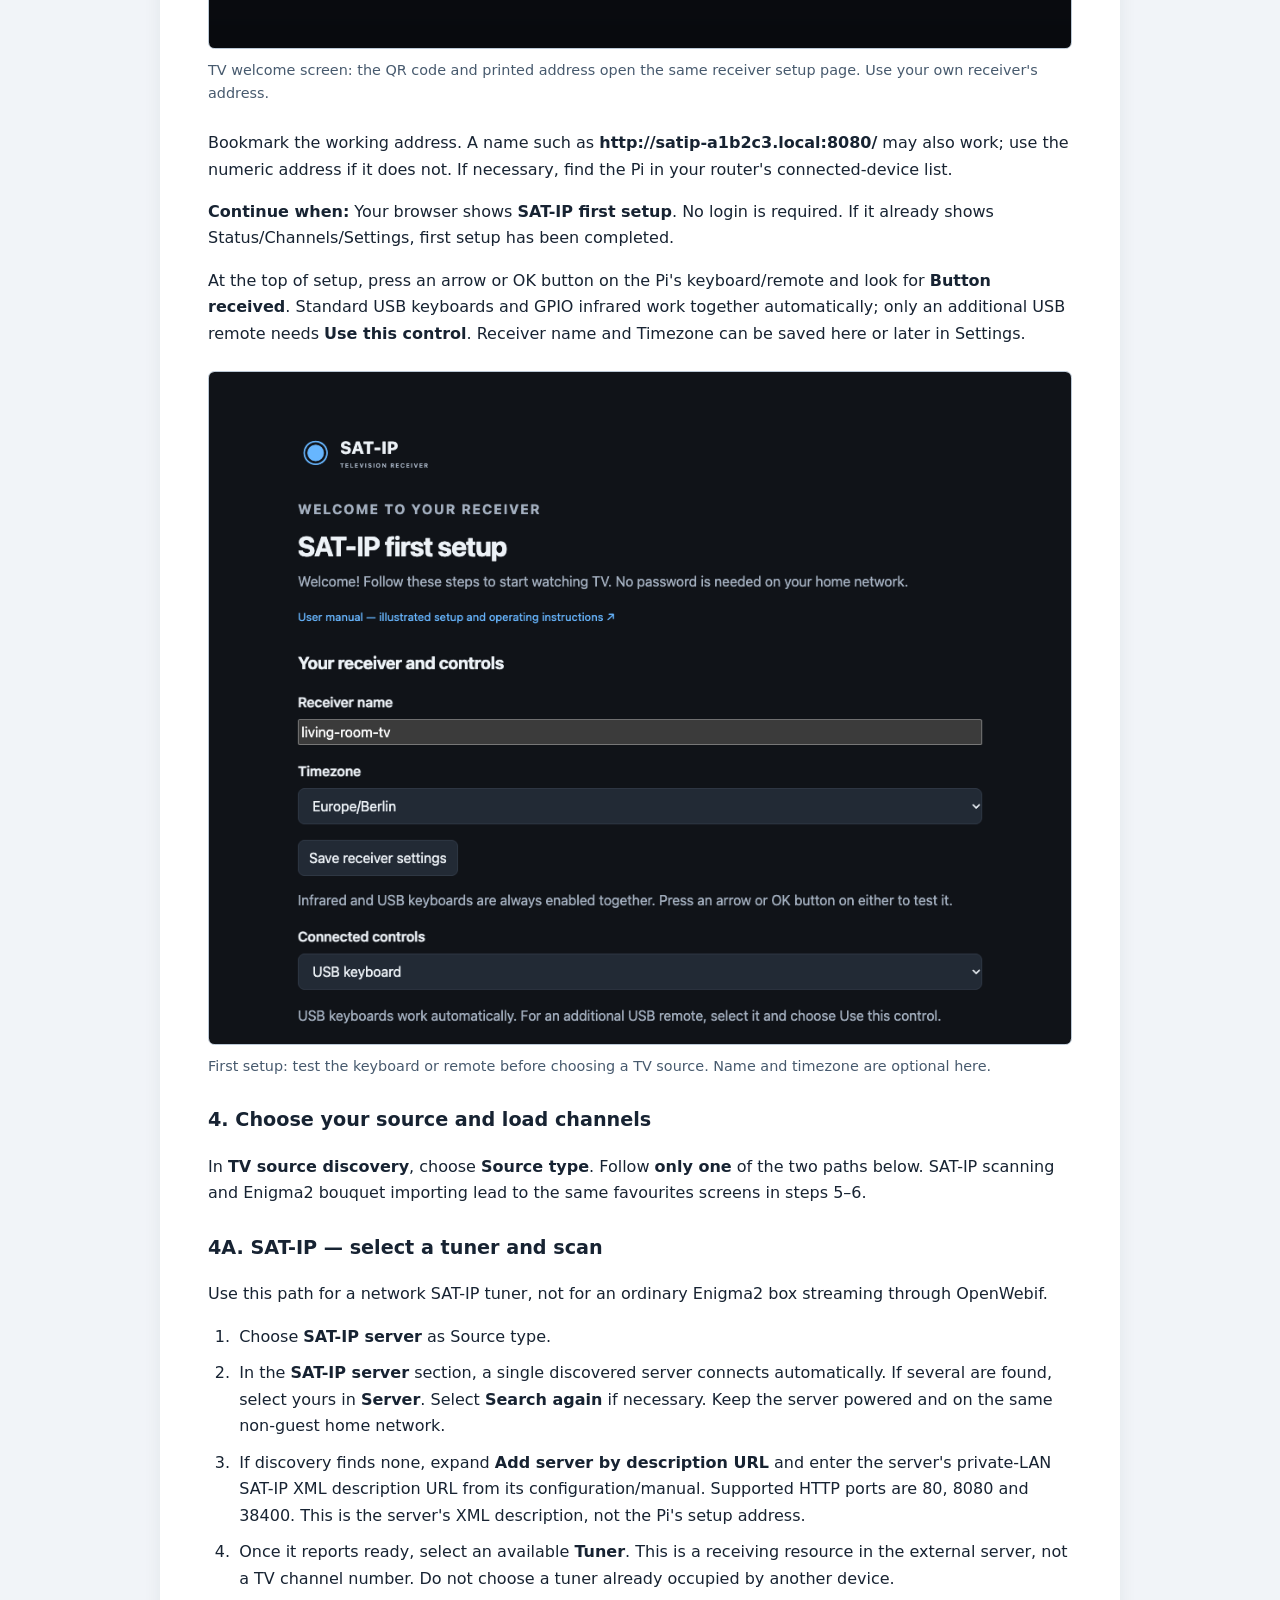
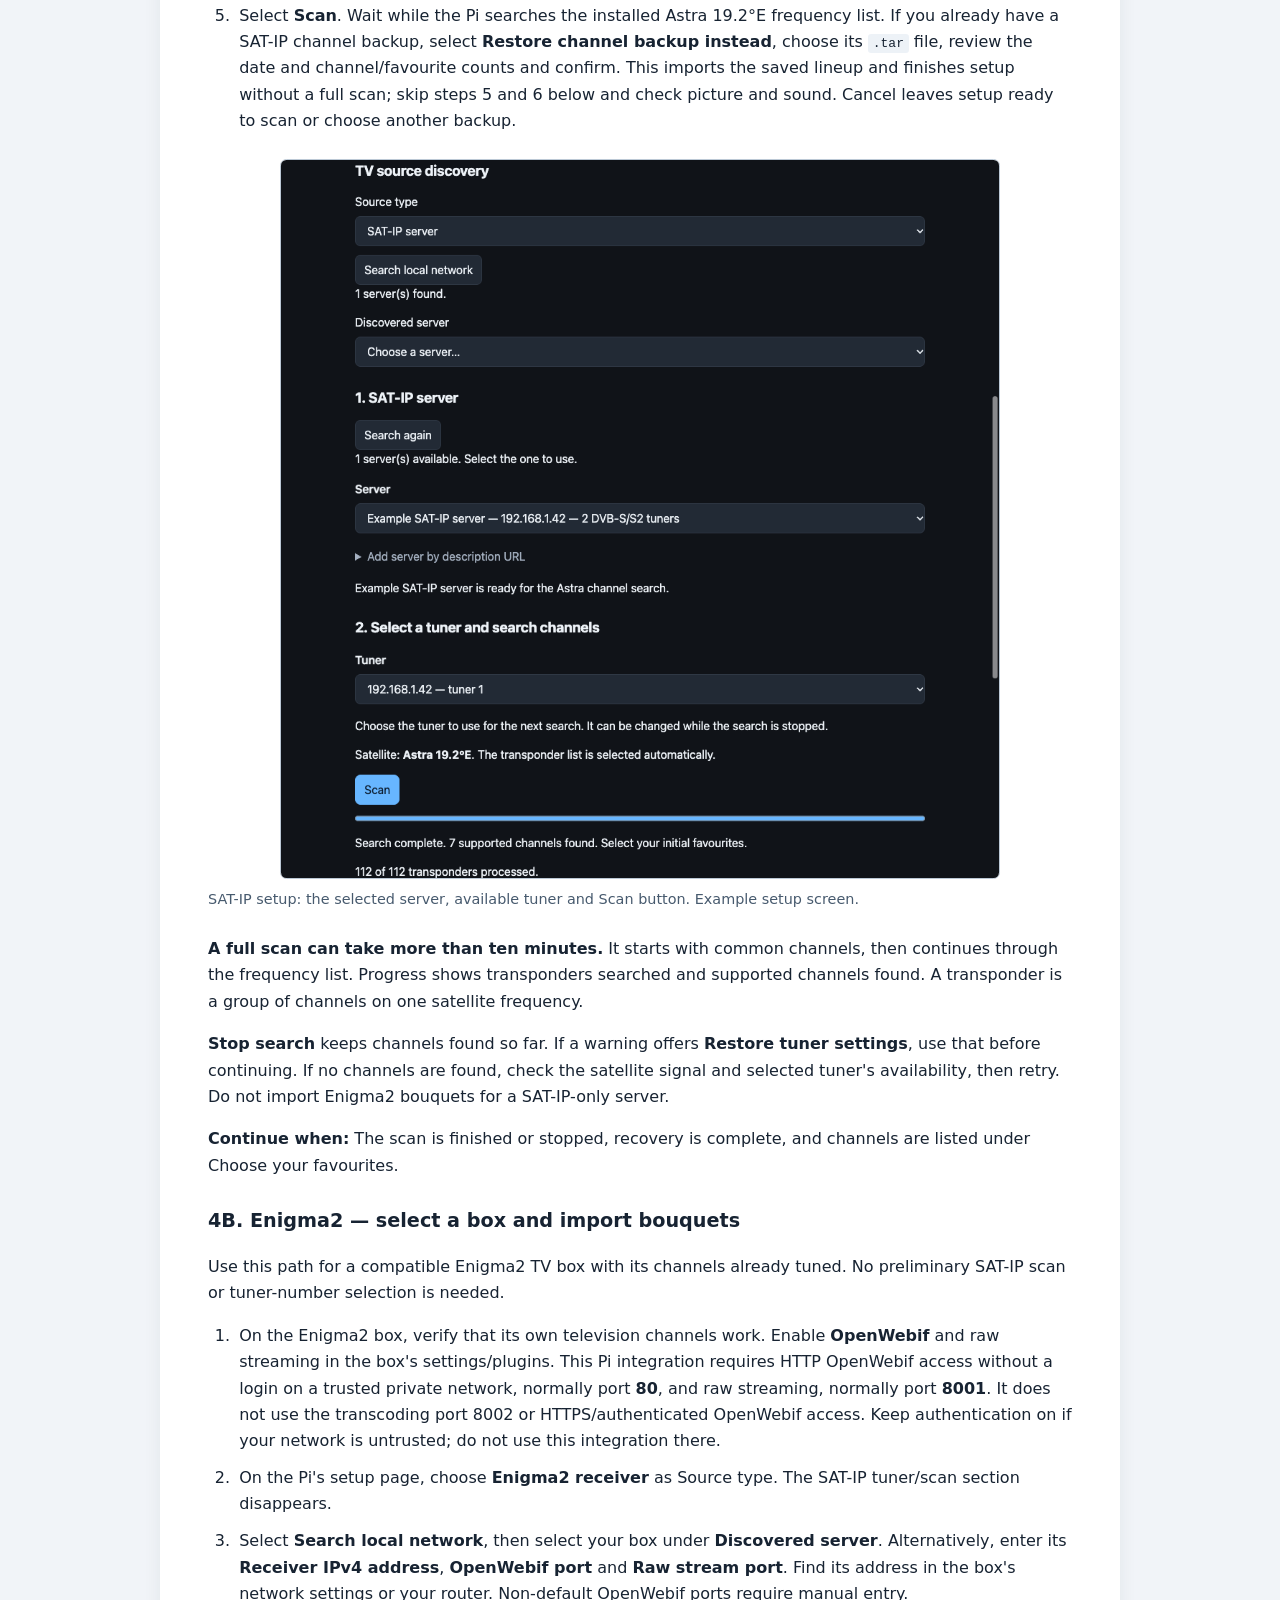
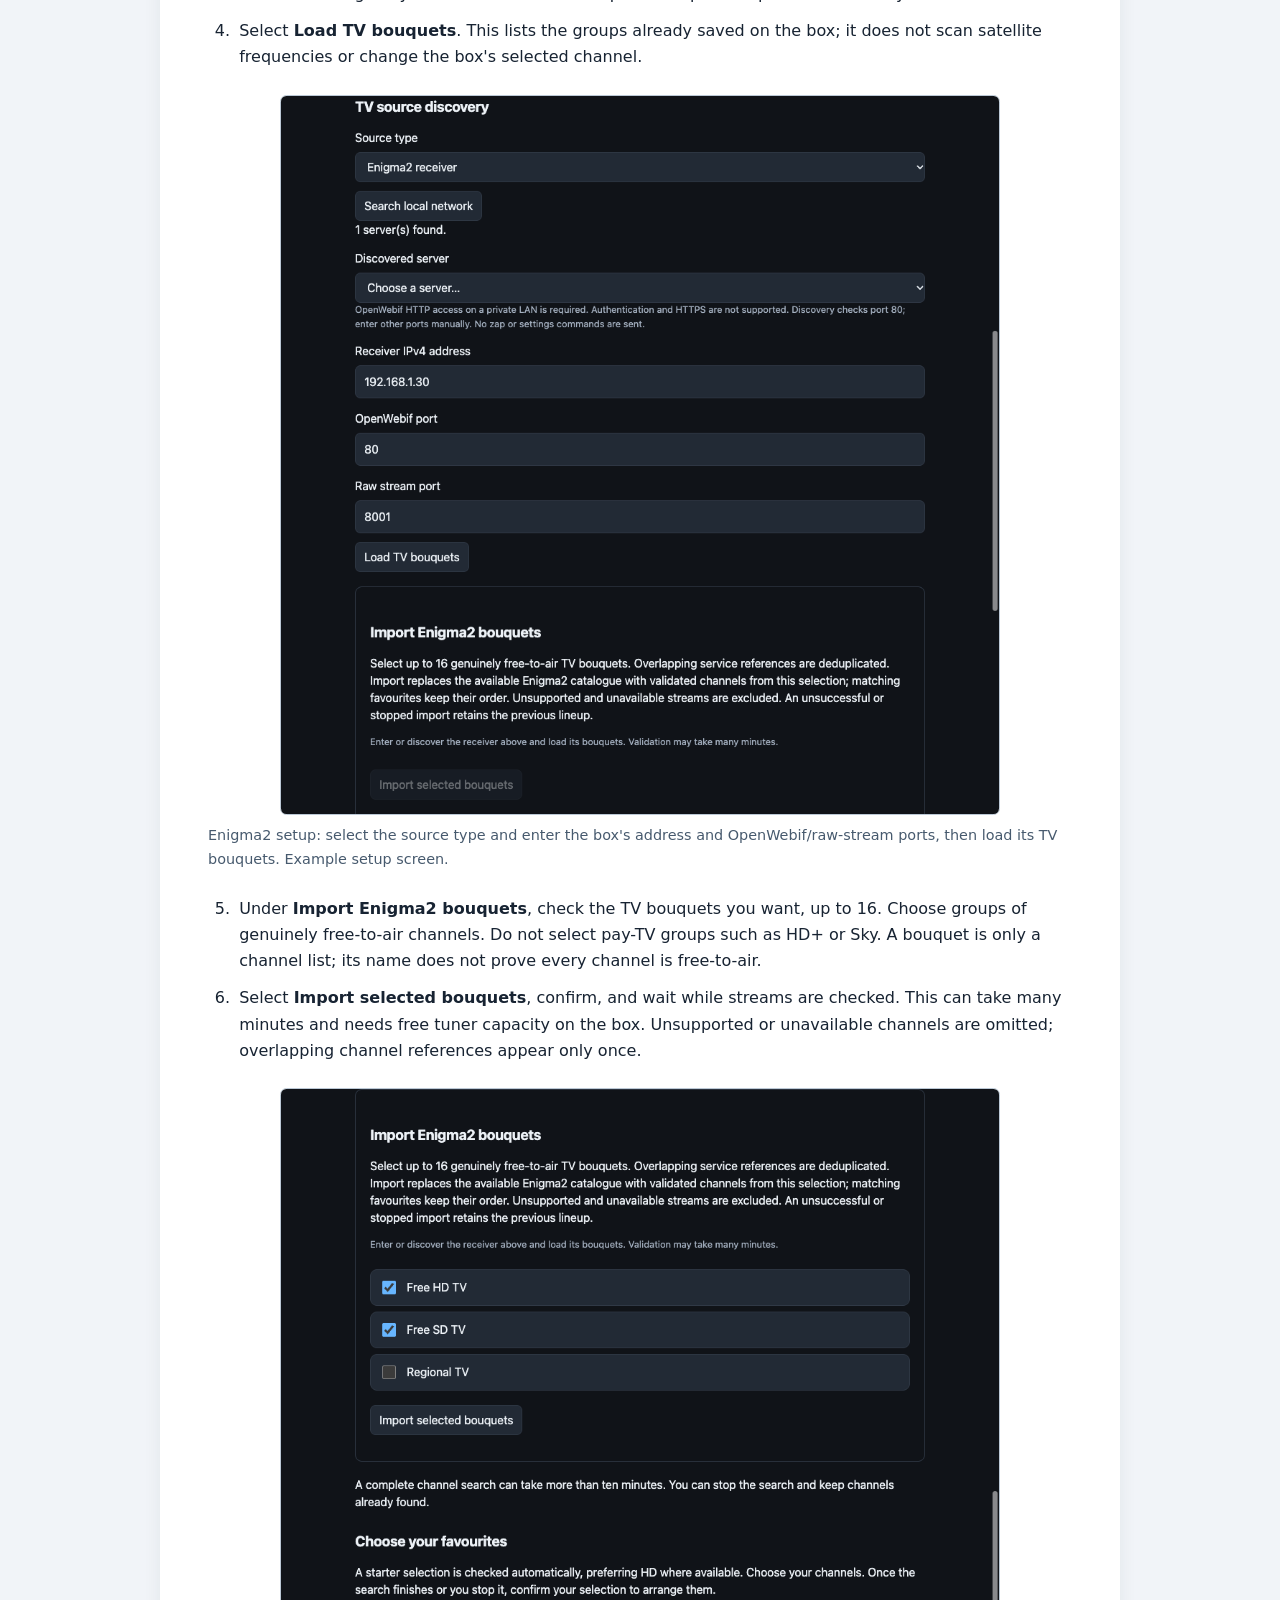
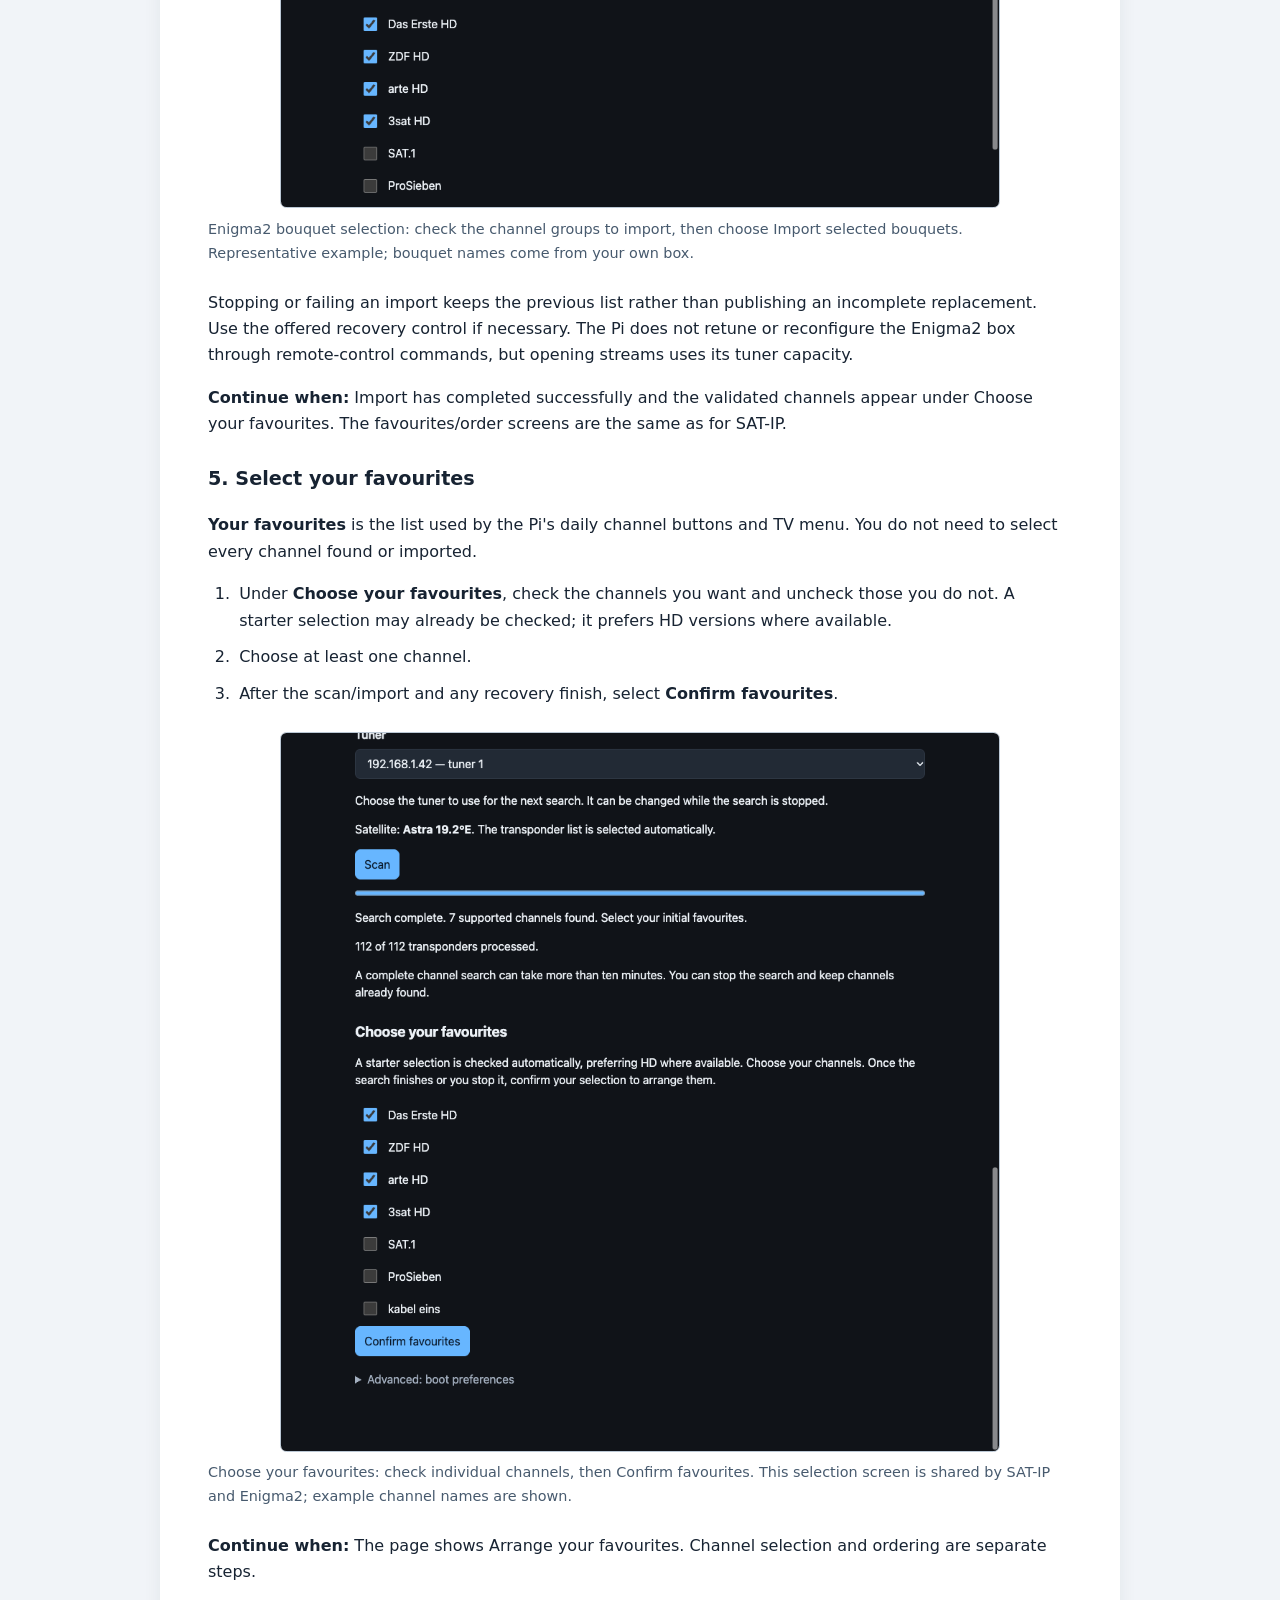
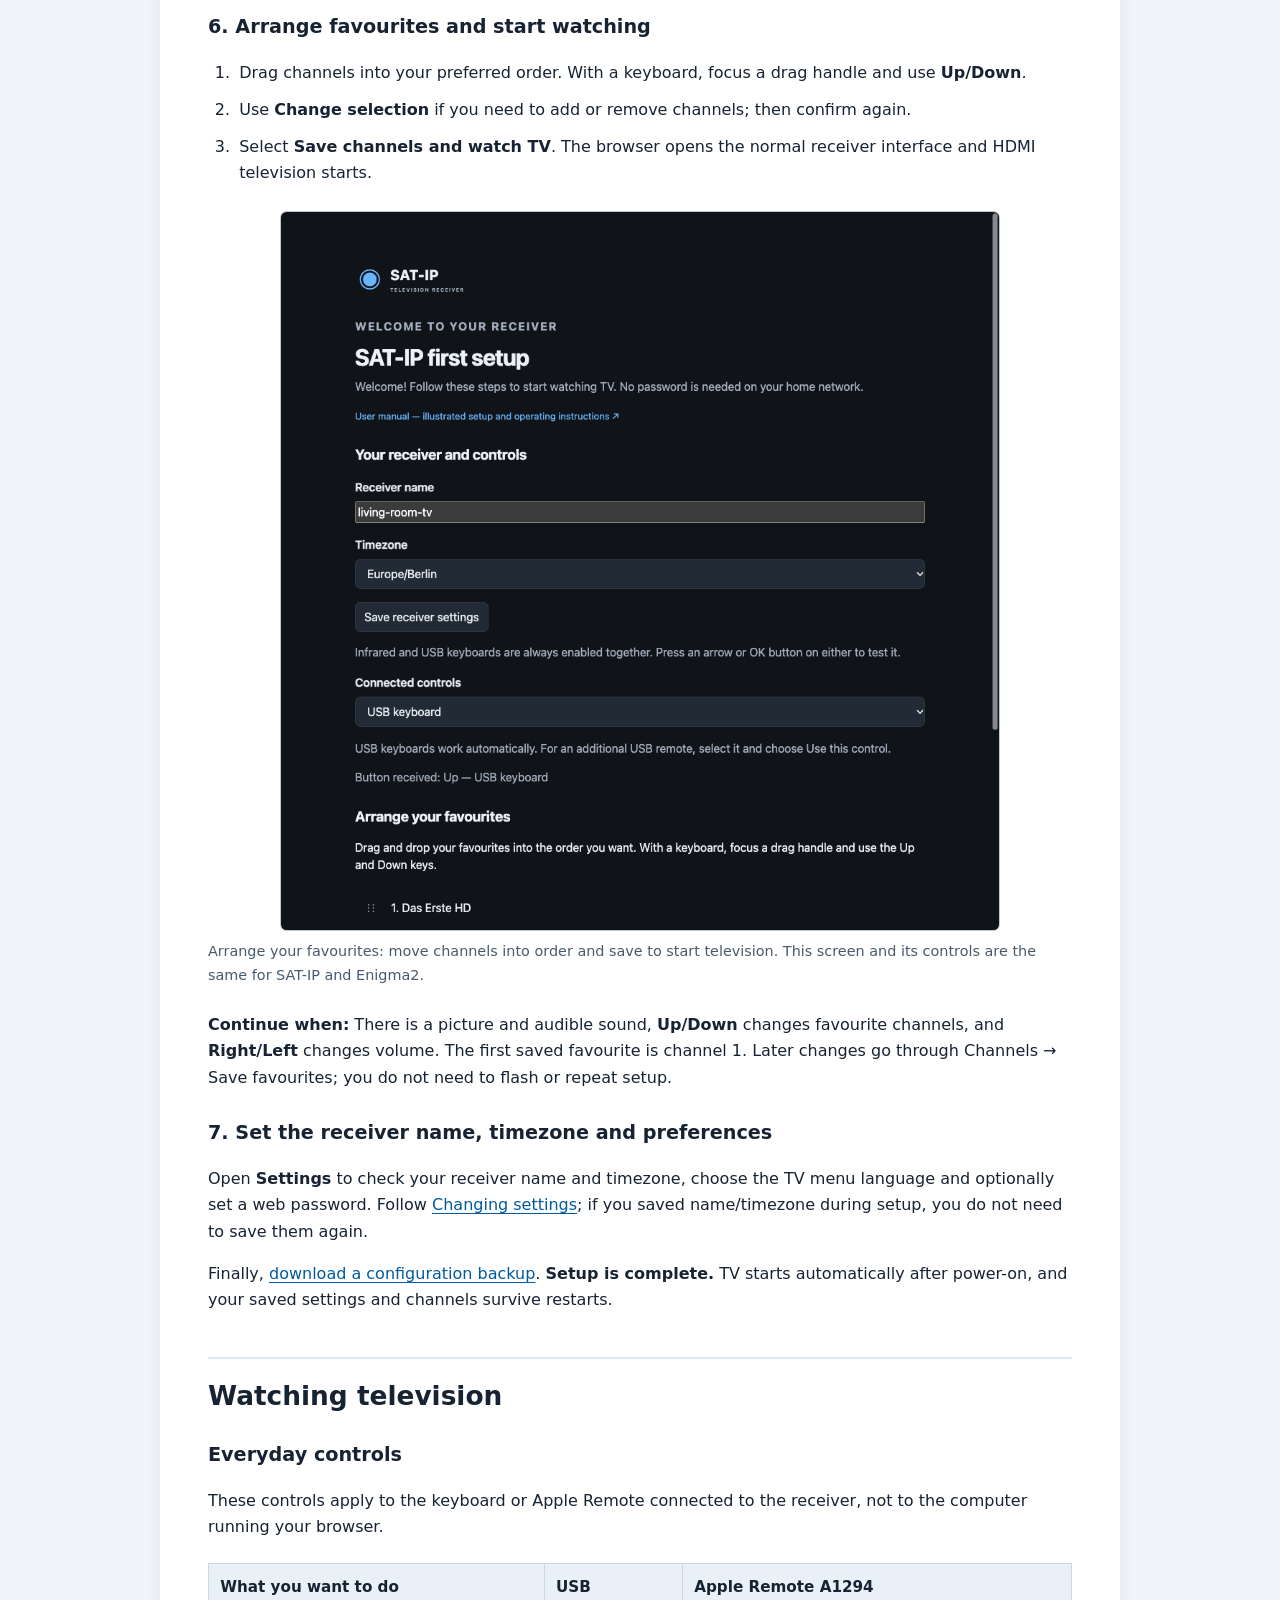
==== commit af947fa4: "Prepare v0.1.1 image release and supported feature documentation" ====
--- a/doc/user-manual.html
+++ b/doc/user-manual.html
@@ -36,7 +36,7 @@
 <p><strong>Already set up?</strong> Skip flashing and first setup. TV starts automatically after power-on; use the browser&#x27;s Channels and Settings pages for changes. Your saved configuration survives restarts.</p>
 <h2 id="first-time-setup">First-time setup</h2>
 <h3 id="1-flash-the-microsd-card">1. Flash the microSD card</h3>
-<ol><li>Download/install <strong>Raspberry Pi Imager</strong> on your computer, or use another raw SD-image writer. The official download is <a href="https://www.raspberrypi.com/software/" target="_blank" rel="noopener noreferrer">Raspberry Pi software</a>.</li><li>Obtain the appliance <strong>sdcard.img</strong> file. If supplied as <strong>sdcard.img.zip</strong>, extract it first. Check the image checksum against the supplied checksum file; the <a href="../buildroot/README.md#provision-the-flashed-card">image guide</a> explains release/build verification.</li><li>Insert the microSD card in your computer&#x27;s card reader. In Imager, choose <strong>Raspberry Pi 4</strong> if asked for a device.</li><li>In the operating-system/image choice, select <strong>Use custom</strong> and select <strong>sdcard.img</strong>. Do not choose Raspberry Pi OS.</li><li>In the storage choice, select the correct microSD card. Check its capacity and name so you do not select a hard drive or another card.</li><li>Select <strong>Write</strong> (or proceed with <strong>Next</strong> and confirm writing, depending on Imager version). Skip Raspberry Pi OS customisation: configure this appliance&#x27;s Wi-Fi, hostname and passwords on the receiver instead.</li><li>Wait for writing and verification to finish. Eject the card safely and remove it from the computer.</li></ol>
+<ol><li>Download/install <strong>Raspberry Pi Imager</strong> on your computer, or use another raw SD-image writer. The official download is <a href="https://www.raspberrypi.com/software/" target="_blank" rel="noopener noreferrer">Raspberry Pi software</a>.</li><li>Download the appliance image ZIP and checksum files from the <a href="https://github.com/thk4711/TVClient/releases/tag/v0.1.1" target="_blank" rel="noopener noreferrer">GitHub v0.1.1 release</a>, not the source-code archive. Extract the <strong>sdcard.img</strong> file first. Check the image checksum against the supplied checksum file; the <a href="../buildroot/README.md#provision-the-flashed-card">image guide</a> explains release/build verification.</li><li>Insert the microSD card in your computer&#x27;s card reader. In Imager, choose <strong>Raspberry Pi 4</strong> if asked for a device.</li><li>In the operating-system/image choice, select <strong>Use custom</strong> and select <strong>sdcard.img</strong>. Do not choose Raspberry Pi OS.</li><li>In the storage choice, select the correct microSD card. Check its capacity and name so you do not select a hard drive or another card.</li><li>Select <strong>Write</strong> (or proceed with <strong>Next</strong> and confirm writing, depending on Imager version). Skip Raspberry Pi OS customisation: configure this appliance&#x27;s Wi-Fi, hostname and passwords on the receiver instead.</li><li>Wait for writing and verification to finish. Eject the card safely and remove it from the computer.</li></ol>
 <figure><a href="images/manual-flash.png"><img src="images/manual-flash.png" alt="Image-writing checklist: choose the custom appliance image, select the correct microSD card, write and verify, then eject. Diagram; Imager button wording can vary by version."></a><figcaption>Image-writing checklist: choose the custom appliance image, select the correct microSD card, write and verify, then eject. Diagram; Imager button wording can vary by version.</figcaption></figure>
 <aside class="notice" aria-label="Important"><p><strong>Writing the image erases the whole selected card.</strong> Do not reflash a working receiver just to change settings or channels. Back up an existing installation before replacing its image.</p></aside>
 <h3 id="2-connect-the-tv-and-your-home-network">2. Connect the TV and your home network</h3>
@@ -182,7 +182,7 @@
 <aside class="notice" aria-label="Important"><p><strong>Formatting permanently erases the entire selected disk.</strong> Never select a drive containing files you need. Cancel if you are unsure which drive is selected.</p></aside>
 <p>A drive needs at least 2 GiB free to mount; formatting requires a drive of at least 3 GiB. Buffering reserves roughly 1 GiB free space. Retained viewing time varies with channel bitrate and storage limit; a size limit is not a guaranteed number of minutes.</p>
 <div class="table-wrap" tabindex="0" role="region" aria-label="Reference table"><table><thead><tr><th scope="col">While using time shift</th><th scope="col">Keyboard</th><th scope="col">Apple Remote</th></tr></thead><tbody><tr><td>Pause / resume</td><td>Space, Pause or Play/Pause</td><td>Play/Pause</td></tr><tr><td>Back / forward about 30 seconds</td><td>Page Up / Page Down</td><td>Not assigned</td></tr><tr><td>Back / forward about 10 seconds while paused</td><td>Not assigned</td><td>Left / Right</td></tr><tr><td>Return to live with no navigation panel open</td><td>Home or Esc</td><td>Menu</td></tr></tbody></table></div>
-<p>The lower TV bar shows your delay behind live and buffered position. While the remote is paused, Left/Right seeks; while playing, it adjusts volume. Repeated seek presses move farther, but seek accuracy depends on the broadcast. Without usable USB storage, Pause shows an unavailable notice and TV stays live.</p>
+<p>The lower TV bar shows your delay behind live and buffered position. While TV is paused, remote Left/Right seeks; while playing, it adjusts volume. Taps move about 10 seconds. Hold Left or Right to keep seeking: after about two seconds, repeated steps increase to 30 seconds, three times the normal pace. Release the button or change direction to reset to 10-second steps. Seeking stops at the available-history boundaries; reaching the live edge stays paused and does not end buffering. Seek accuracy and picture-update speed depend on the broadcast and storage. Without usable USB storage, Pause shows an unavailable notice and TV stays live.</p>
 <p>Old content is removed when the buffer fills. If your paused position expires, it moves to retained content and stays paused. <strong>Return to live</strong> ends that buffer session. Before unplugging the drive, select <strong>Safely remove USB</strong> in Settings and wait for success. Do not unplug after a failed removal. <strong>Forget USB configuration</strong> clears the remembered drive after removal; it does not erase the drive.</p>
 <h3 id="youtube-from-a-phone-or-tablet">YouTube from a phone or tablet</h3>
 <ol><li>Open <strong>Settings → YouTube link</strong> and select <strong>Link with TV code</strong>.</li><li>On your phone or tablet&#x27;s YouTube app, open <strong>Settings → Watch on TV → Enter TV code</strong>; wording may vary by app version. Enter the receiver&#x27;s code within five minutes.</li><li>Select a compatible public video. YouTube replaces HDMI television while it plays.</li><li>Choose <strong>Disable YouTube / return to TV</strong> on the receiver, or press a receiver channel/navigation button to return to television.</li></ol>
@@ -194,7 +194,7 @@
 <p>Finish searches, browser viewing, Wi-Fi trials and pending recovery before maintenance. If a confirmation asks for a password, enter the current web password. The Pi can remain electrically powered after shutdown; shutdown does not necessarily turn off the TV or extinguish every indicator. Avoid pulling power during scans, saves, backup/restore or USB operations.</p>
 <h2 id="troubleshooting">Troubleshooting</h2>
 <p>Start with the checks below. Do not format drives, reflash the SD card or change advanced files just because television stops.</p>
-<div class="table-wrap" tabindex="0" role="region" aria-label="Reference table"><table><thead><tr><th scope="col">Problem</th><th scope="col">What to check or try</th></tr></thead><tbody><tr><td>Nothing appears on the TV</td><td>Check TV power and HDMI input, cable connections and Pi power. After changing the HDMI connection, reboot.</td></tr><tr><td>TV shows a welcome screen instead of channels</td><td>Complete setup at the displayed address. The welcome screen is normal before channel setup is saved.</td></tr><tr><td>Browser address does not open</td><td>Use the exact address including http:// and :8080. Connect to the same non-guest home network. Try the numeric address or find it in your router.</td></tr><tr><td>Wi-Fi setup fails</td><td>Check country, network support, keyboard layout, Caps Lock and password. Move closer to the router or connect Ethernet.</td></tr><tr><td>Page disappears while changing Wi-Fi</td><td>Reconnect at the new address and confirm within 90 seconds; otherwise wait for automatic rollback and use the previous connection.</td></tr><tr><td>SAT-IP server is not found</td><td>Check its power, home-network connection and satellite installation. Search again. Check that guest-network isolation is off, or enter the server description URL as explained in first setup.</td></tr><tr><td>Search finds no channels</td><td>Check the satellite signal and that the selected tuner is available. Try another free tuner after the previous search/recovery finishes.</td></tr><tr><td>Picture is interrupted or freezes</td><td>Prefer Ethernet, check network/satellite stability, then view Status. If no search/stream is active, try Restart TV playback.</td></tr><tr><td>Picture but no sound</td><td>Check receiver volume, the TV&#x27;s volume/mute and the HDMI connection. Only supported German main audio is used. Test another supported channel.</td></tr><tr><td>HDMI TV is paused</td><td>Stop browser streaming/search, close navigation panels if needed, or resume/return to live from time shift. Use offered playback recovery if required.</td></tr><tr><td>Up/Down scrolls rather than changing channels</td><td>A favourites/details panel is open. Close it with Esc or the relevant Menu/I action.</td></tr><tr><td>Remote does nothing</td><td>Check batteries, line of sight and the fitted compatible IR receiver. Try a USB keyboard. The ordinary TV remote over HDMI-CEC is not supported.</td></tr><tr><td>Favourite changes do not appear on TV</td><td>Select Save favourites and wait for success. Only the saved order is used.</td></tr><tr><td>Programme details are unavailable</td><td>Wait a minute or more after tuning. Broadcasters may not provide data, and channels not yet visited may have none.</td></tr><tr><td>Browser video will not start</td><td>Press Play if autoplay was blocked. Stop the old stream, allow cleanup, then start again. Try another supported saved channel.</td></tr><tr><td>Browser video stopped when someone used the remote</td><td>Expected: local receiver controls take priority. Start a new browser stream if desired.</td></tr><tr><td>Pause says unavailable</td><td>Configure suitable USB storage in Settings and check free space. Pause does not work as a permanent recording feature.</td></tr><tr><td>Time shift suddenly returns to live</td><td>Check the USB storage connection/free space in Settings. Do not format the disk to clear an error. Use the time-shift failure checks in the detailed Troubleshooting guide if it recurs.</td></tr><tr><td>Backup restore is refused</td><td>Use the correct trusted backup type, under 32 MiB, from a compatible installation. Cancel and review the backup compatibility requirements before retrying.</td></tr><tr><td>Old address or password fails after restore</td><td>Use the restored network/password settings; look for the receiver in your router&#x27;s connected-device list.</td></tr></tbody></table></div>
+<div class="table-wrap" tabindex="0" role="region" aria-label="Reference table"><table><thead><tr><th scope="col">Problem</th><th scope="col">What to check or try</th></tr></thead><tbody><tr><td>Nothing appears on the TV</td><td>Check TV power and HDMI input, cable connections and Pi power. After changing the HDMI connection, reboot.</td></tr><tr><td>TV shows a welcome screen instead of channels</td><td>Complete setup at the displayed address. The welcome screen is normal before channel setup is saved.</td></tr><tr><td>Browser address does not open</td><td>Use the exact address including http:// and :8080. Connect to the same non-guest home network. Try the numeric address or find it in your router.</td></tr><tr><td>Wi-Fi setup fails</td><td>Check country, network support, keyboard layout, Caps Lock and password. Move closer to the router or connect Ethernet.</td></tr><tr><td>Page disappears while changing Wi-Fi</td><td>Reconnect at the new address and confirm within 90 seconds; otherwise wait for automatic rollback and use the previous connection.</td></tr><tr><td>SAT-IP server is not found</td><td>Check its power, home-network connection and satellite installation. Search again. Check that guest-network isolation is off, or enter the server description URL as explained in first setup.</td></tr><tr><td>Search finds no channels</td><td>Check the satellite signal and that the selected tuner is available. Try another free tuner after the previous search/recovery finishes.</td></tr><tr><td>Picture is interrupted or freezes</td><td>Prefer Ethernet, check network/satellite stability, then view Status. If no search/stream is active, try Restart TV playback.</td></tr><tr><td>Picture but no sound</td><td>Check receiver volume, the TV&#x27;s volume/mute and the HDMI connection. Only supported German main audio is used. Test another supported channel.</td></tr><tr><td>HDMI TV is paused</td><td>Stop browser streaming/search, close navigation panels if needed, or resume/return to live from time shift. Use offered playback recovery if required.</td></tr><tr><td>Up/Down scrolls rather than changing channels</td><td>A favourites/details panel is open. Close it with Esc or the relevant Menu/I action.</td></tr><tr><td>Remote does nothing</td><td>Check batteries, line of sight and the fitted compatible IR receiver. Try a USB keyboard. The ordinary TV remote over HDMI-CEC is not supported.</td></tr><tr><td>Favourite changes do not appear on TV</td><td>Select Save favourites and wait for success. Only the saved order is used.</td></tr><tr><td>Programme details are unavailable</td><td>Wait a minute or more after tuning. Broadcasters may not provide data, and channels not yet visited may have none.</td></tr><tr><td>Browser video will not start</td><td>Press Play if autoplay was blocked. Stop the old stream, allow cleanup, then start again. Try another supported saved channel.</td></tr><tr><td>Browser video stopped when someone used the remote</td><td>Expected: local receiver controls take priority. Start a new browser stream if desired.</td></tr><tr><td>Pause says unavailable</td><td>Configure suitable USB storage in Settings and check free space. Pause does not work as a permanent recording feature.</td></tr><tr><td>Time shift suddenly returns to live</td><td>If the notice says TV input interrupted, check the TV source and network. Otherwise also check USB storage connection/free space in Settings. Do not format the disk to clear an error. Repeated capture failures limit automatic retries; Pause requests another attempt. Use the time-shift failure checks in the detailed Troubleshooting guide if it recurs.</td></tr><tr><td>Backup restore is refused</td><td>Use the correct trusted backup type, under 32 MiB, from a compatible installation. Cancel and review the backup compatibility requirements before retrying.</td></tr><tr><td>Old address or password fails after restore</td><td>Use the restored network/password settings; look for the receiver in your router&#x27;s connected-device list.</td></tr></tbody></table></div>
 <p>If you forgot the web password, use the password-recovery steps in <a href="#further-checks-and-recovery">Further checks and recovery</a>. Reflashing erases the installation and should not be the first response. If an action loses its browser response, check the receiver&#x27;s state before repeating it.</p>
 <h2 id="further-checks-and-recovery">Further checks and recovery</h2>
 <p>For a recurring problem, note the channel, time, exact message and whether HDMI, browser viewing or both are affected. Check Status and the matching symptom in <a href="troubleshooting.md">Troubleshooting</a>. Advanced maintenance procedures are in the <a href="operations.md">Operations guide</a>. Never share passwords, pairing codes or full configuration backups publicly.</p>
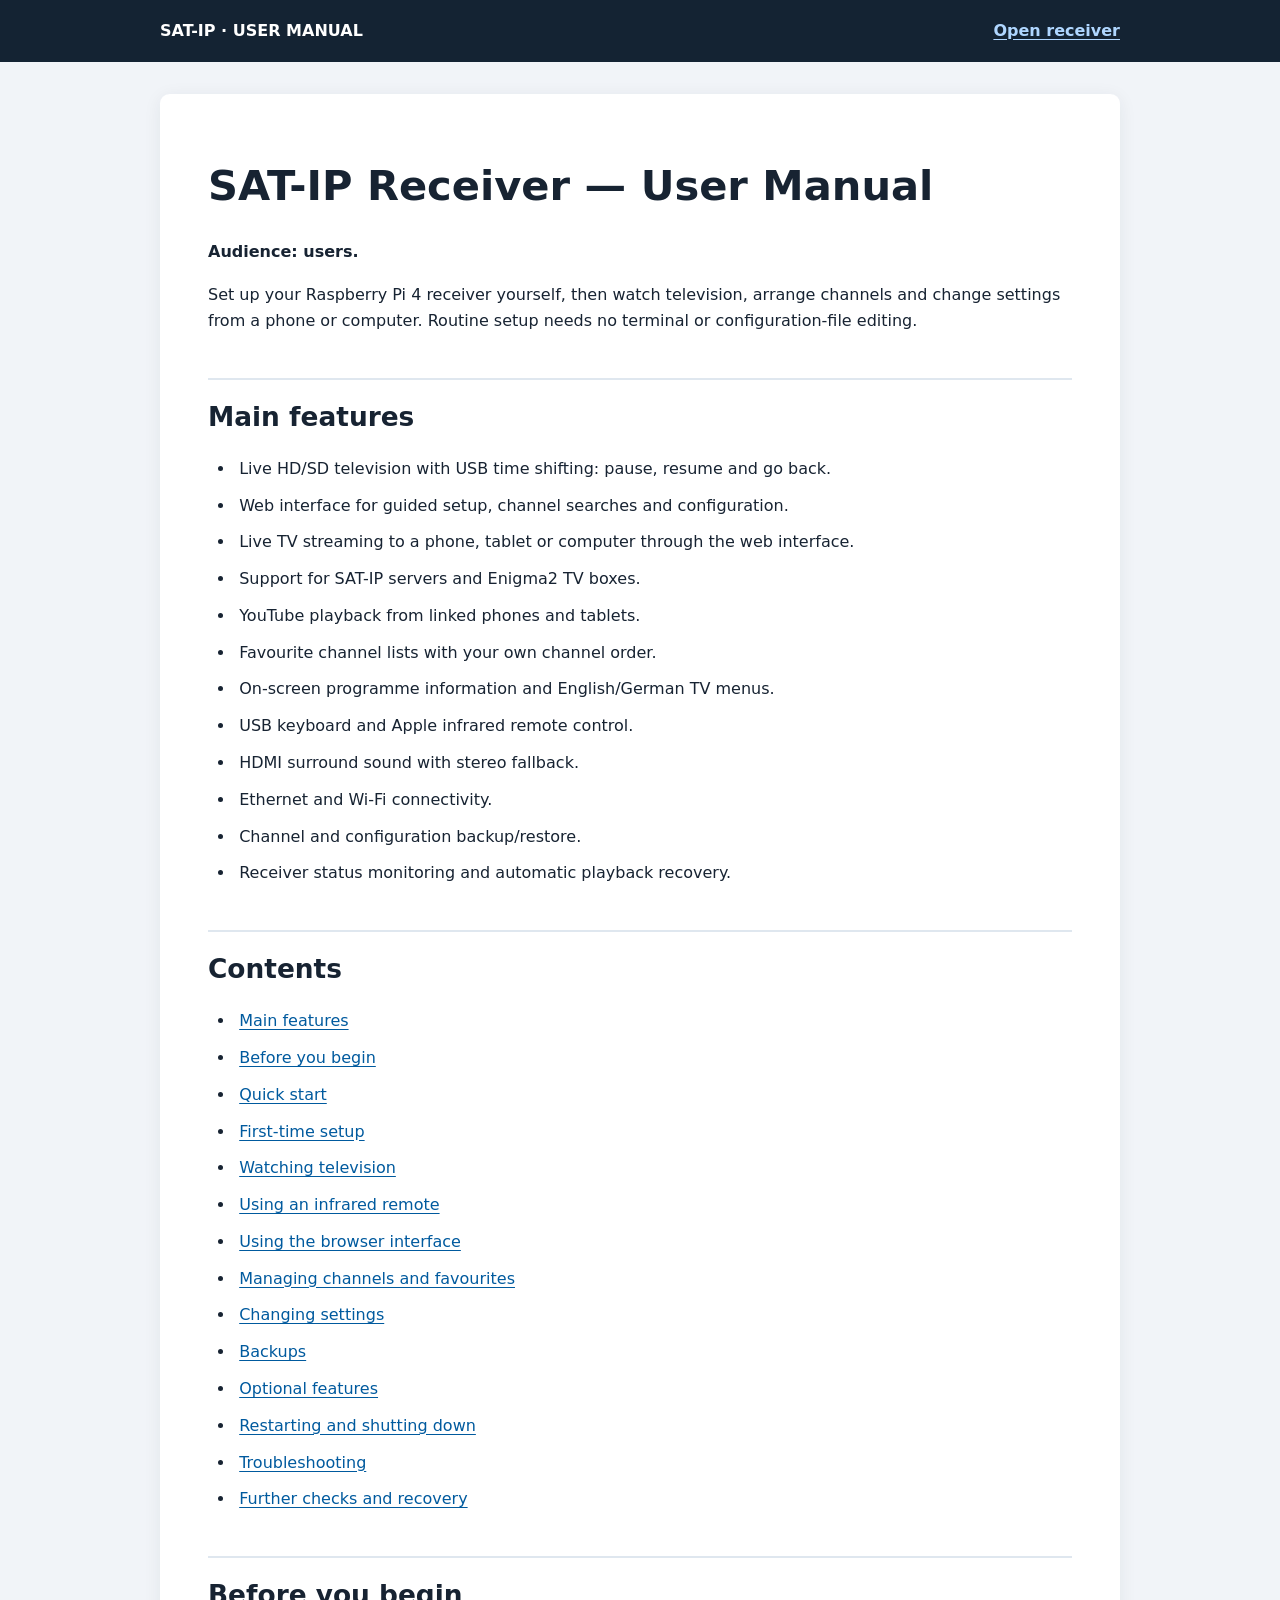
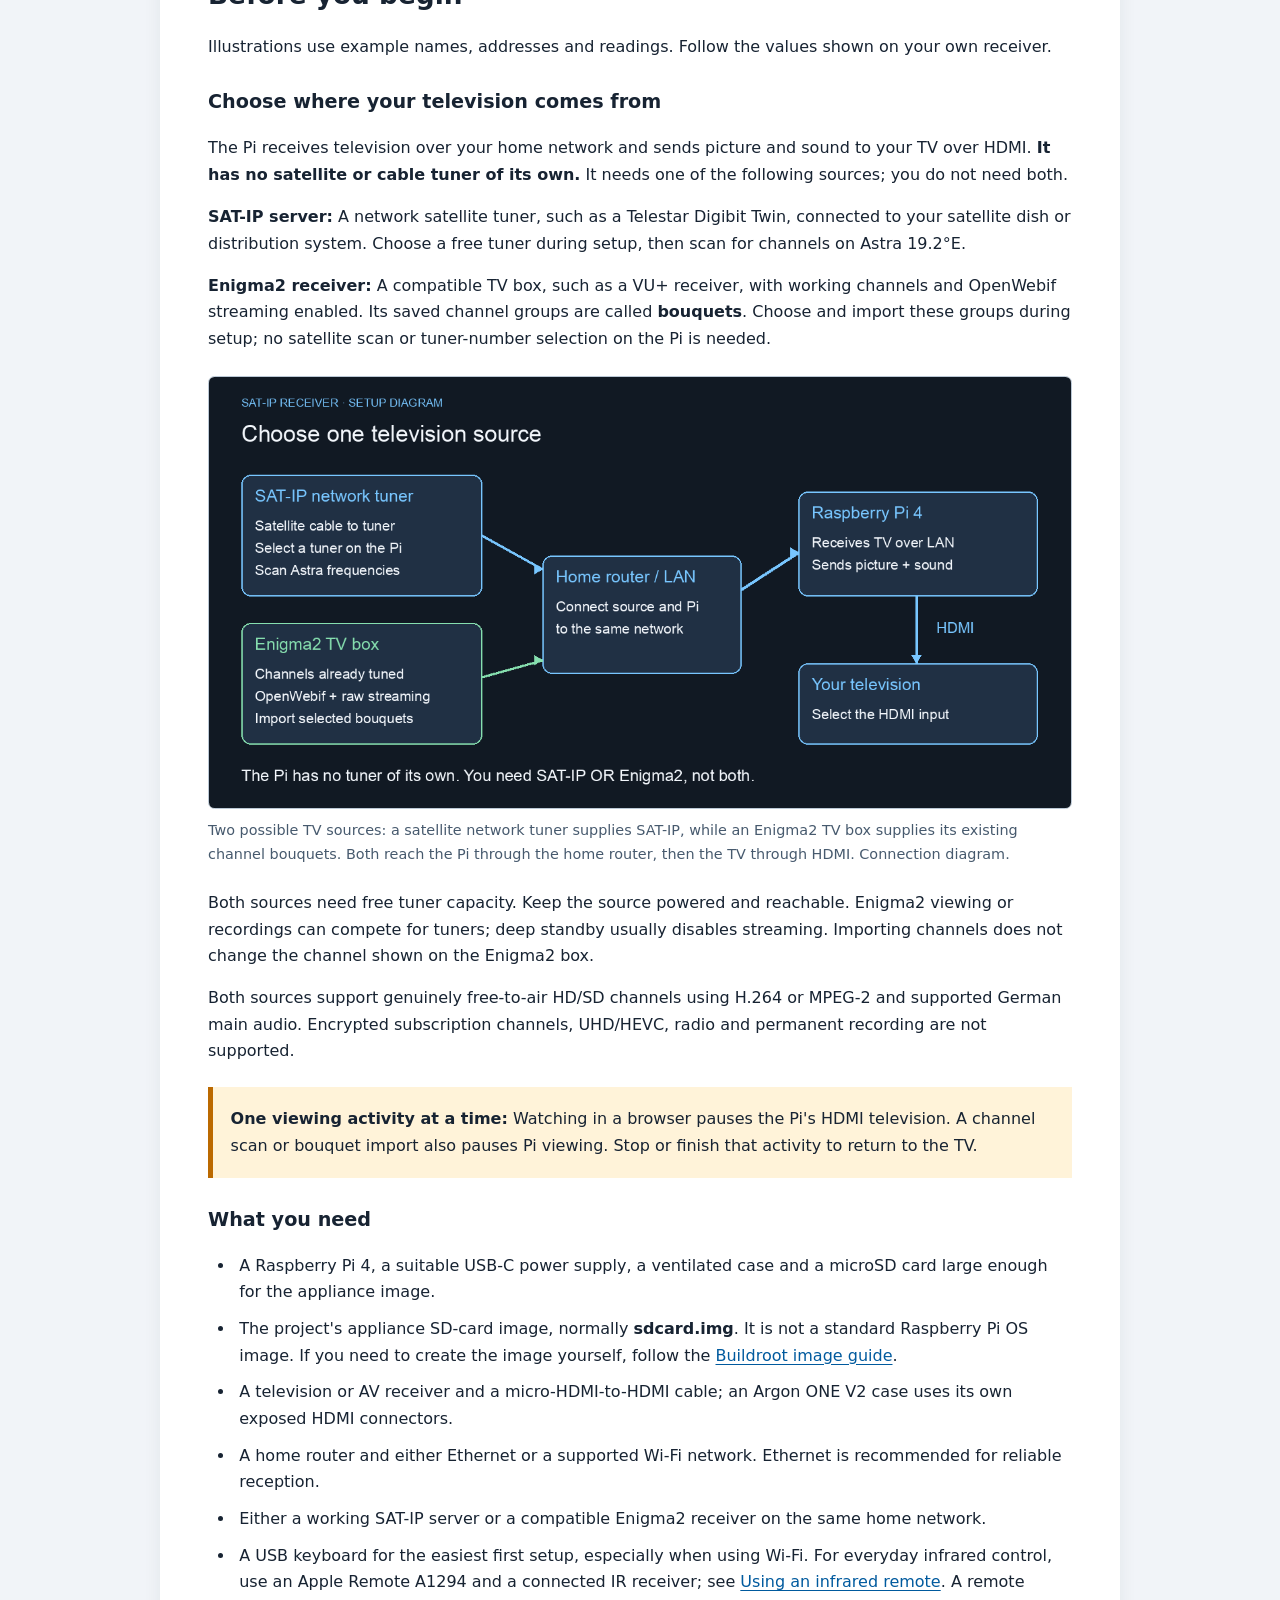
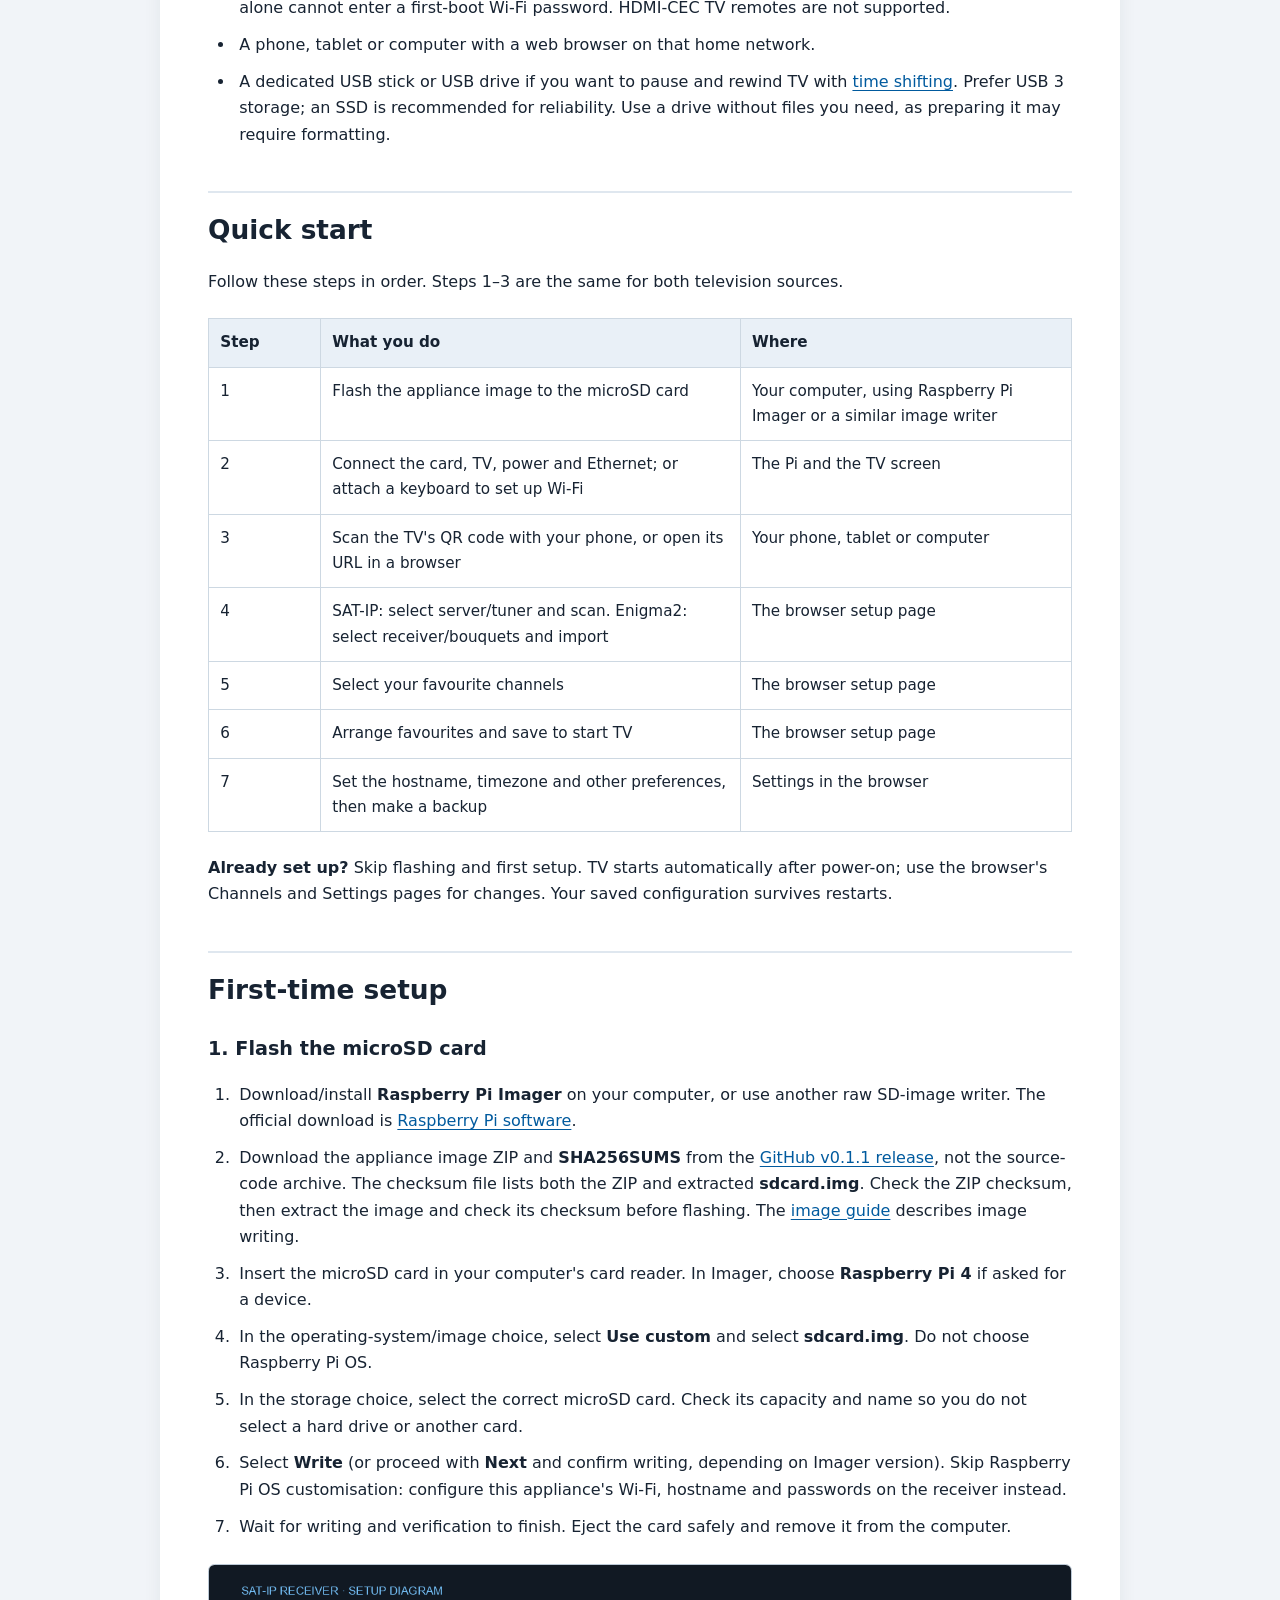
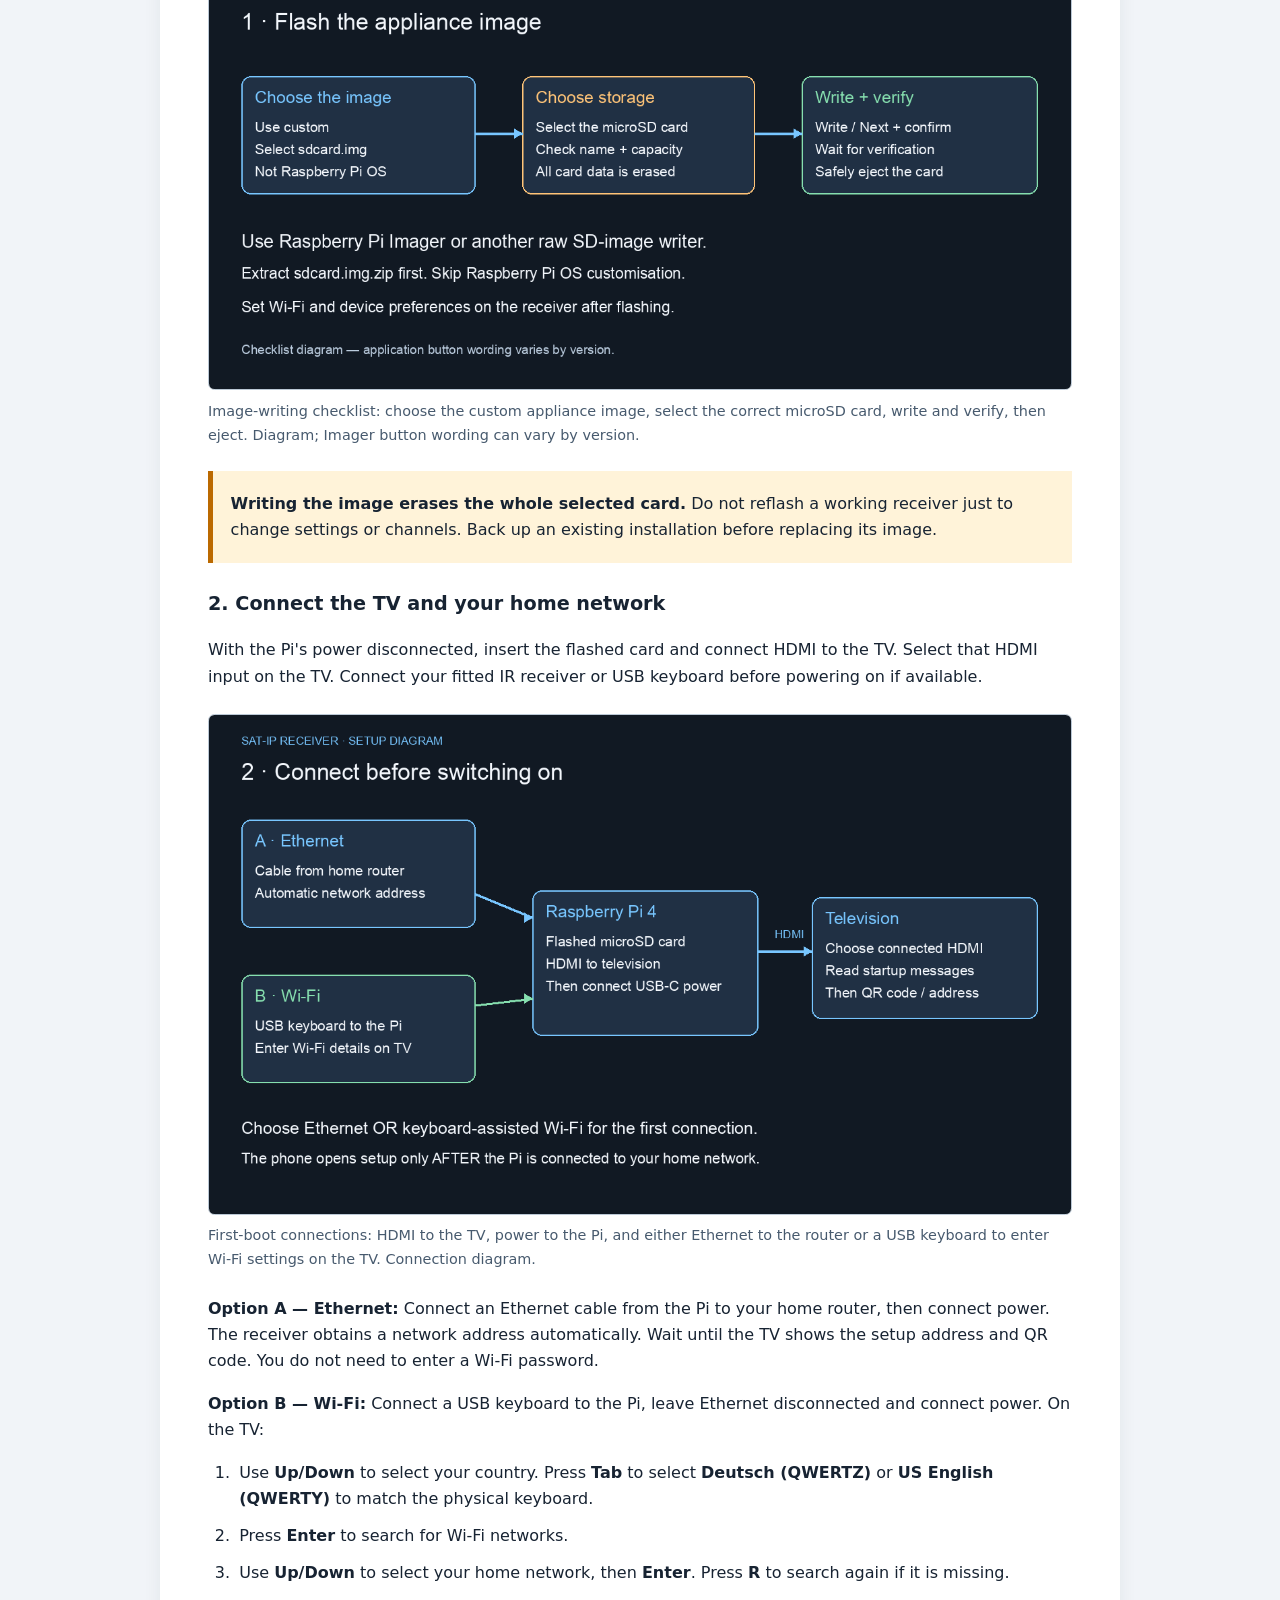
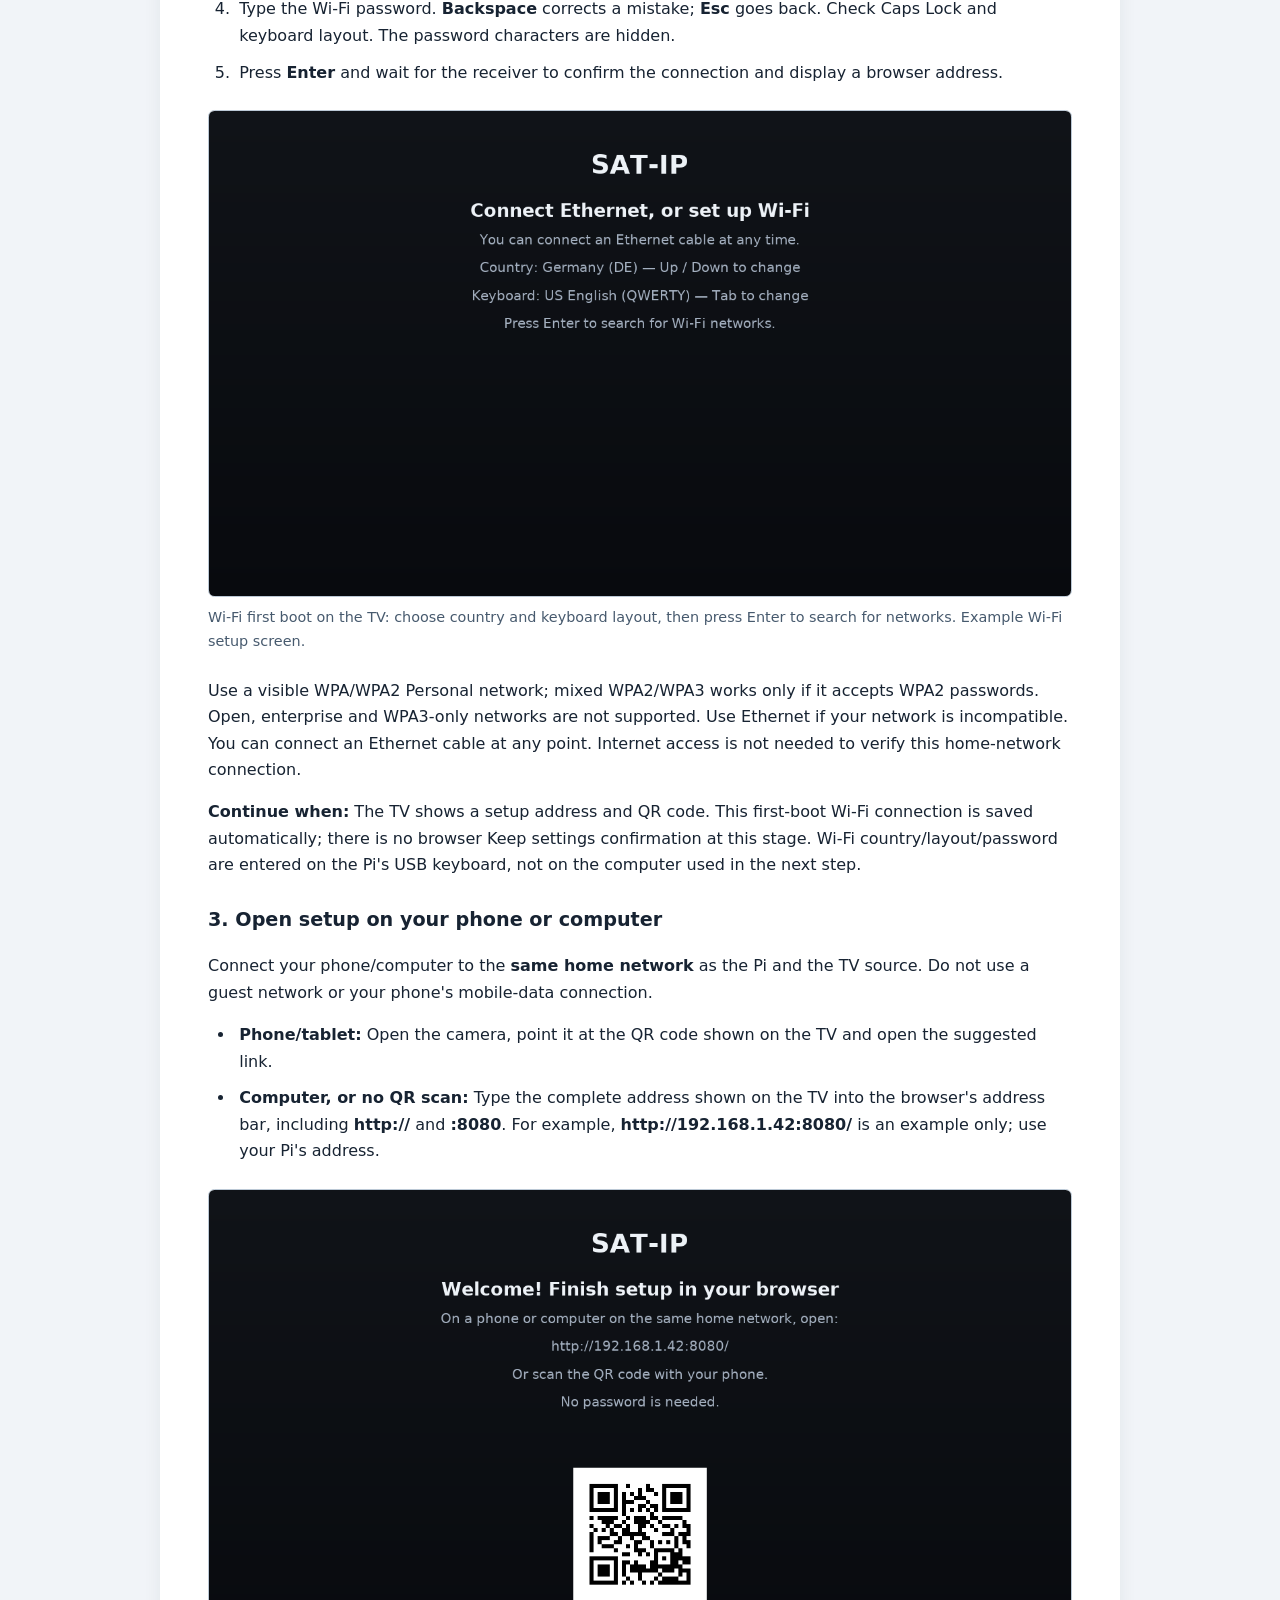
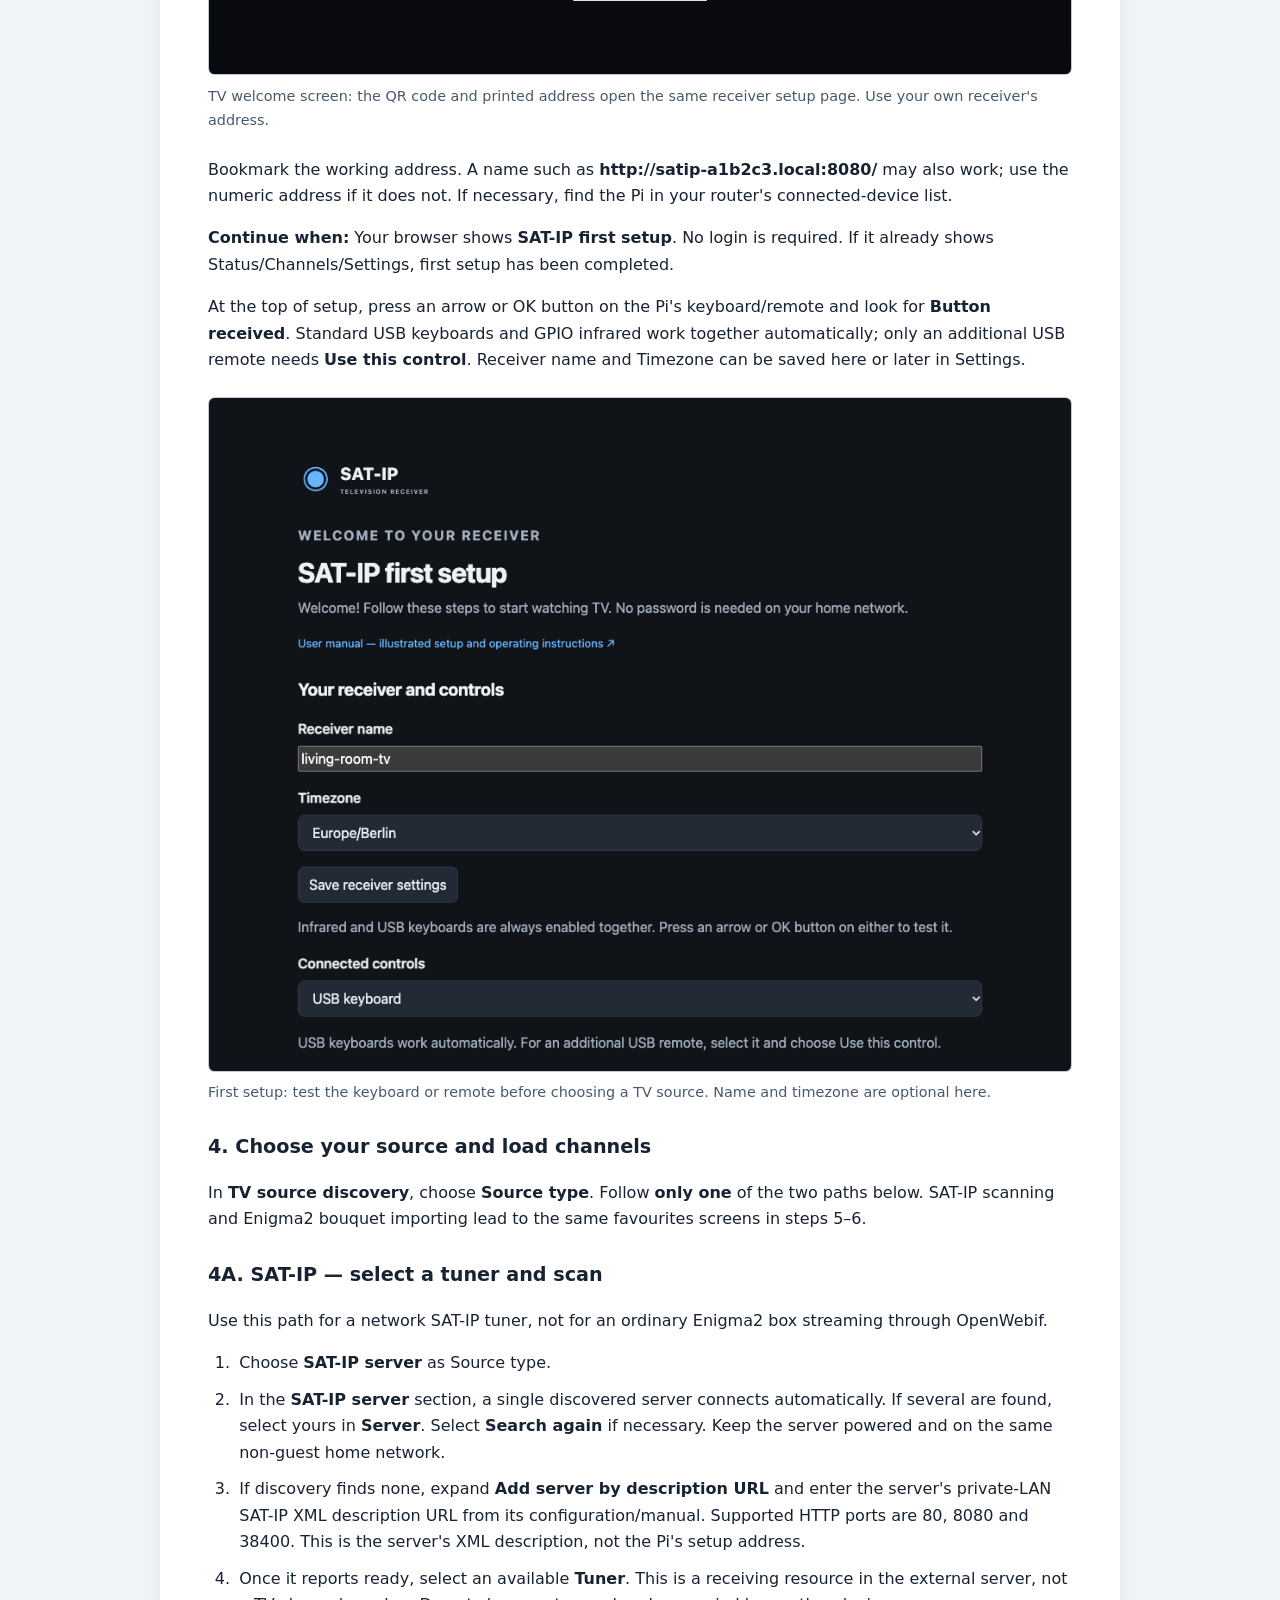
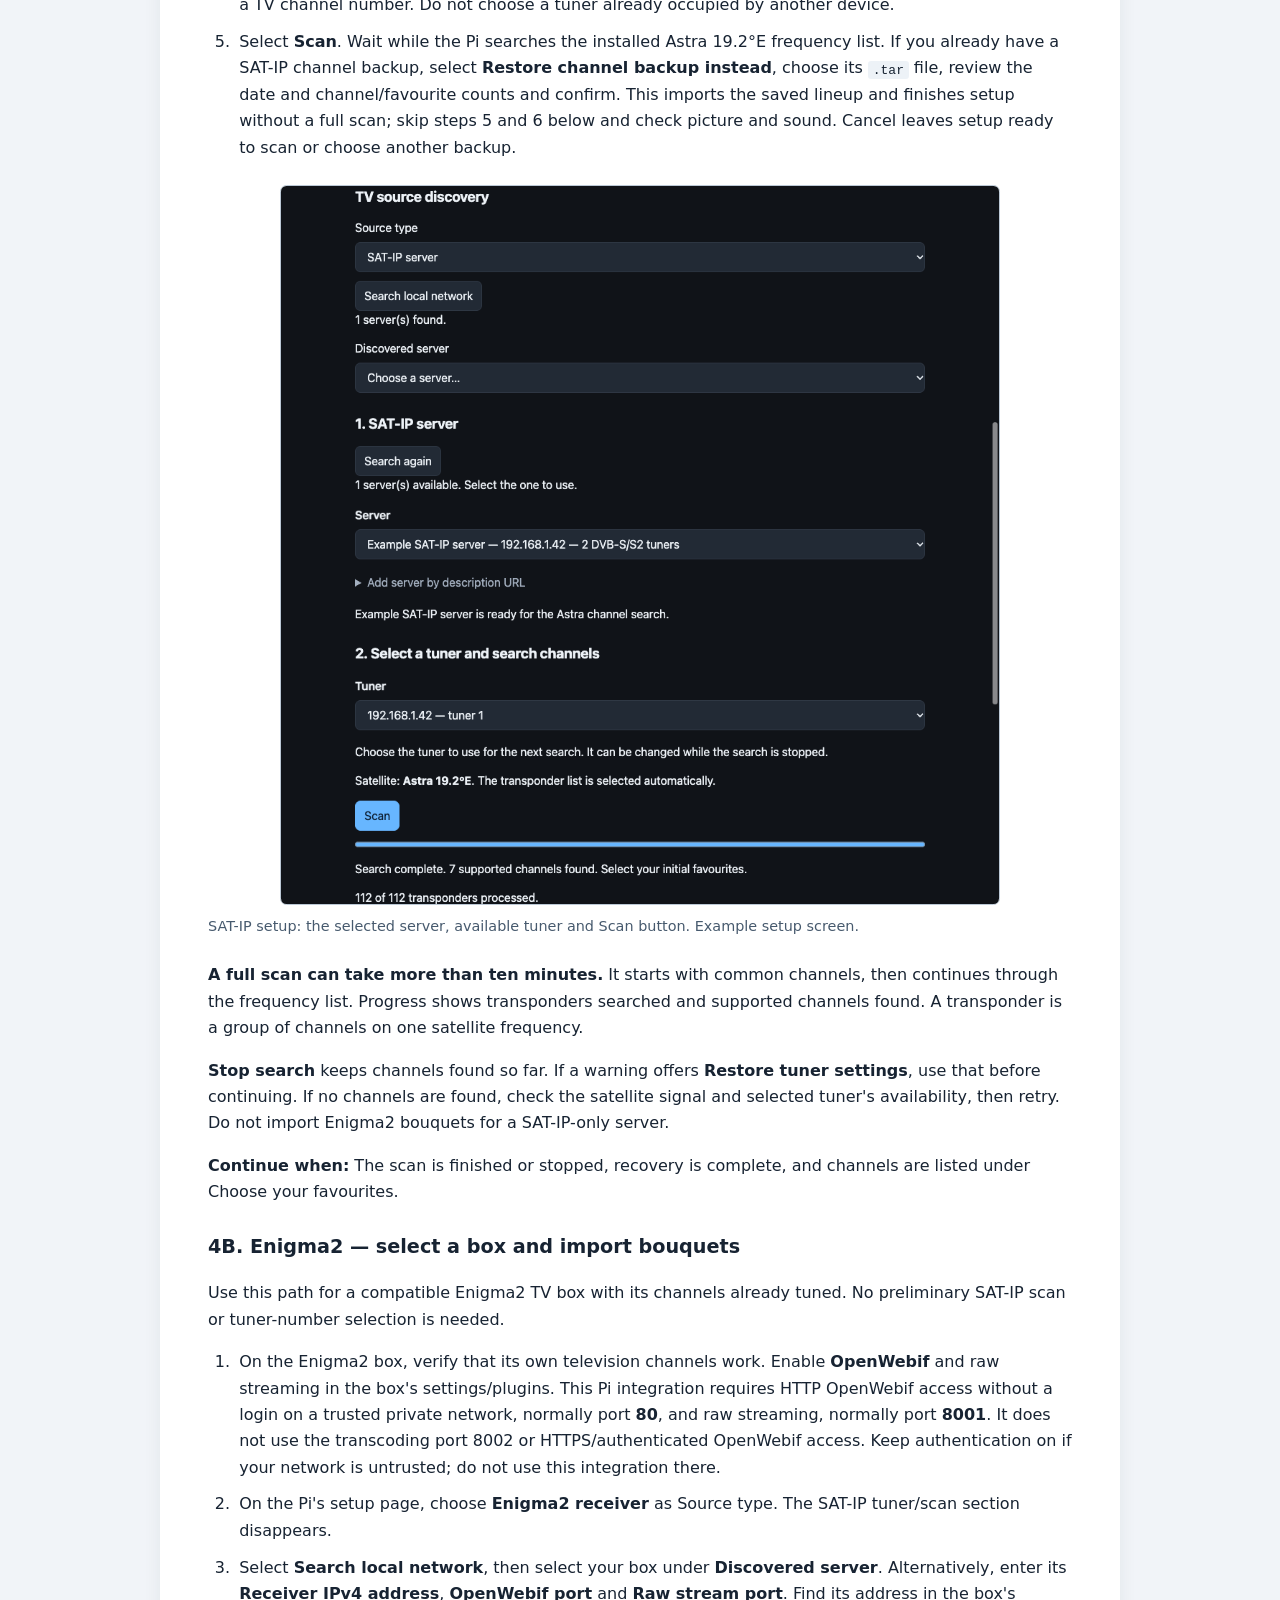
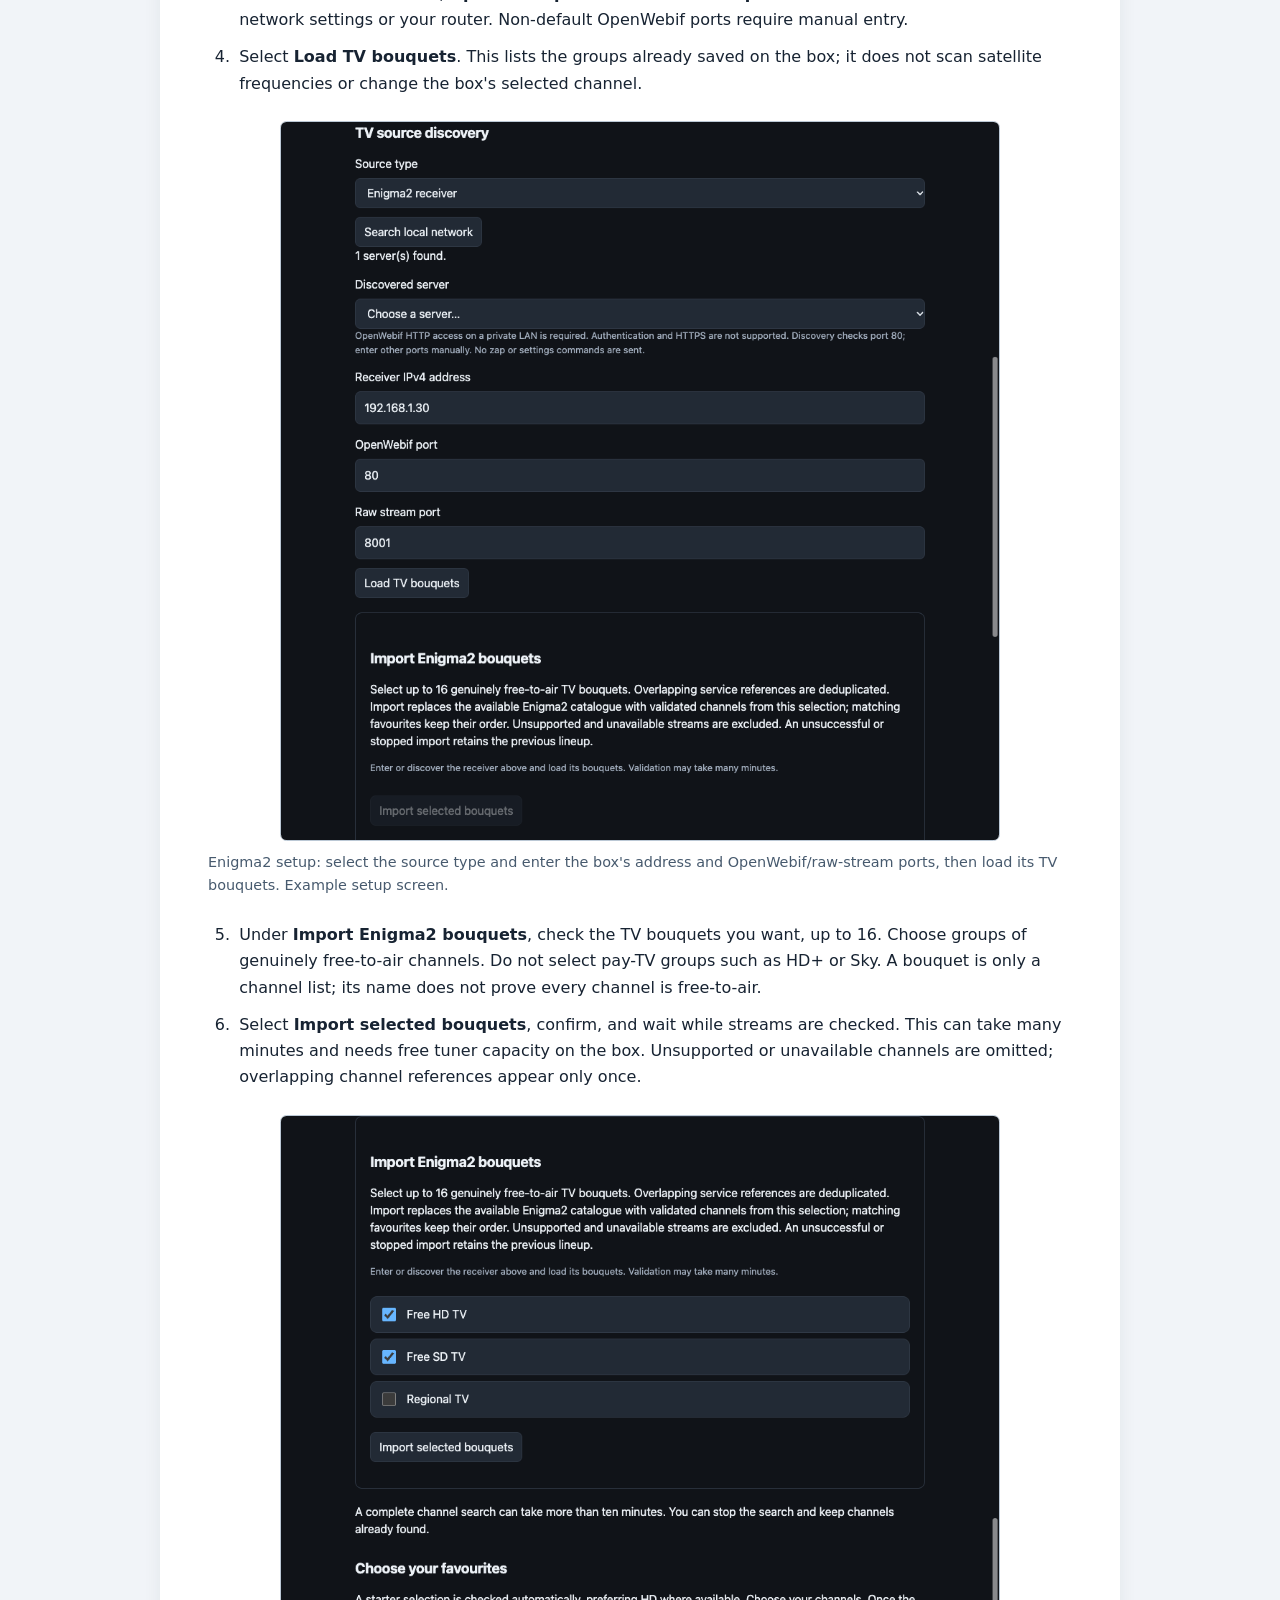
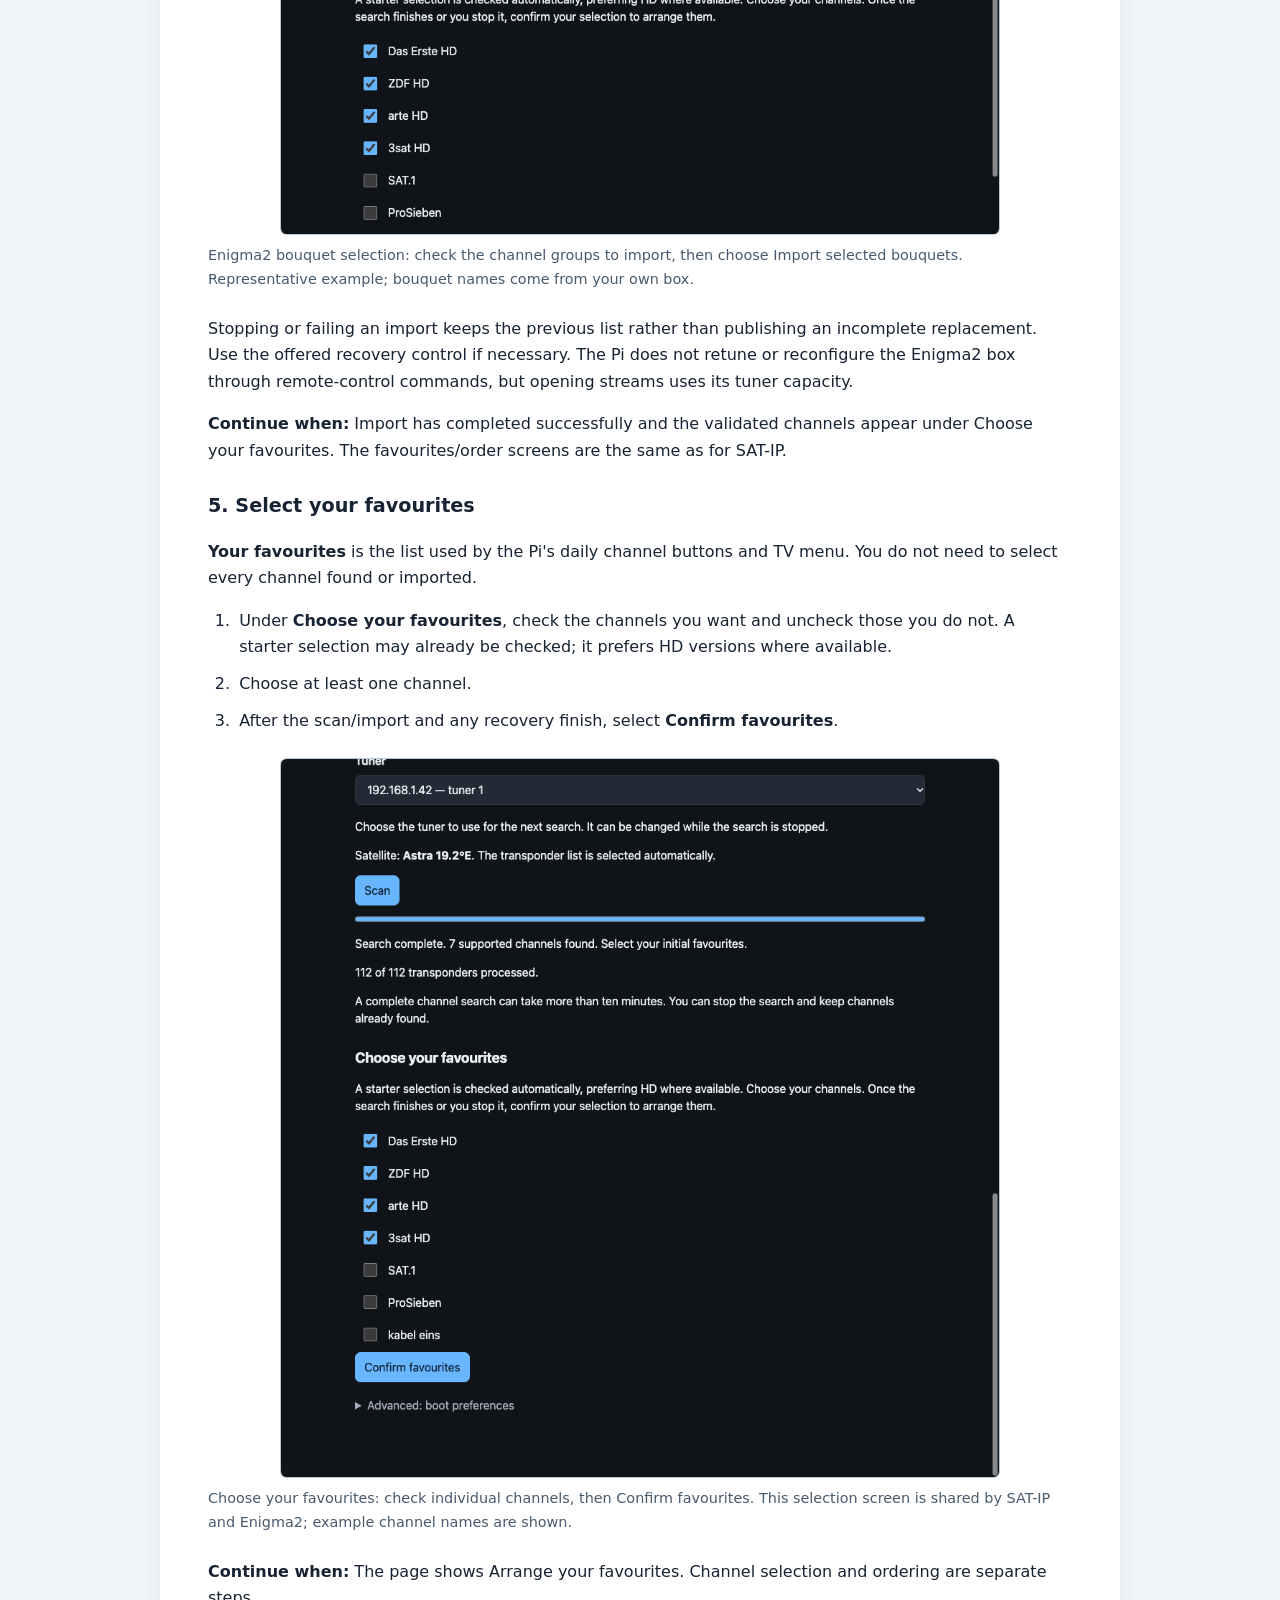
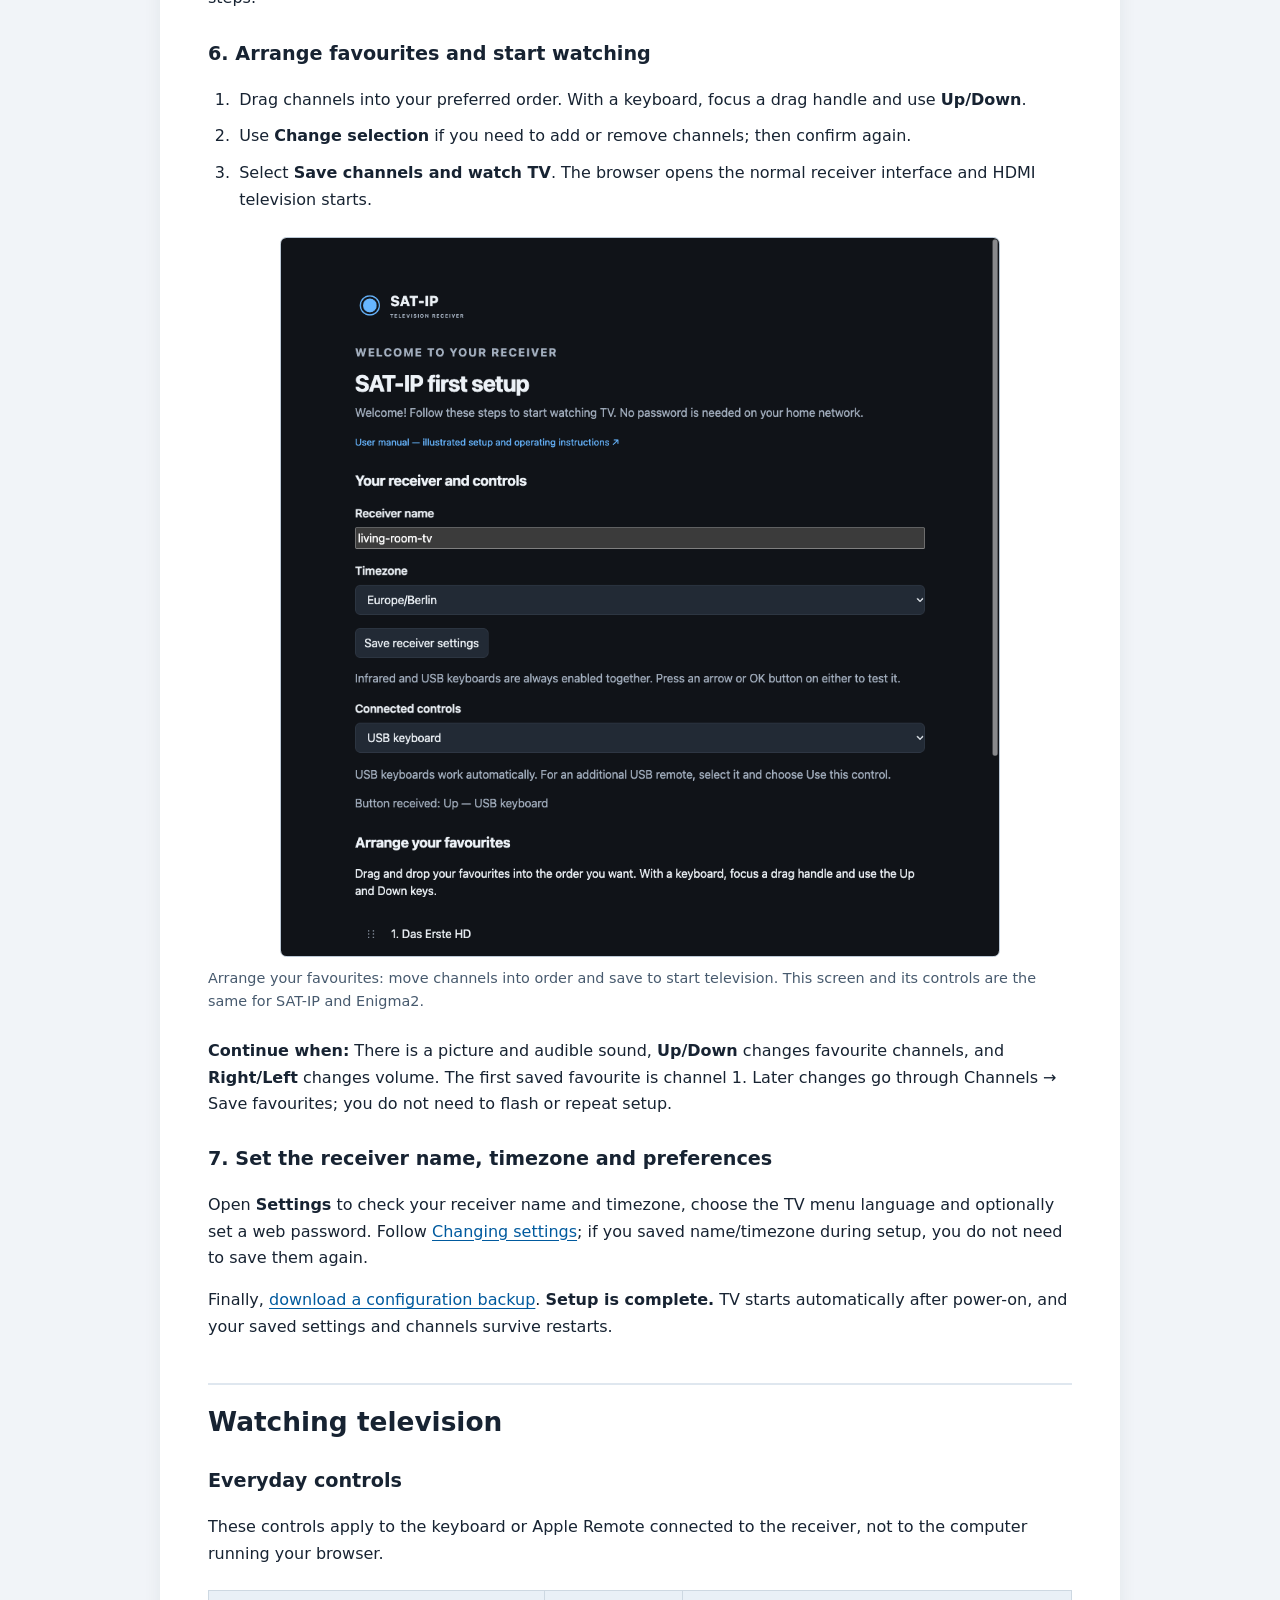
==== commit 26b5d364: "Simplify image releases to four assets and consolidated legal material" ====
--- a/doc/user-manual.html
+++ b/doc/user-manual.html
@@ -36,7 +36,7 @@
 <p><strong>Already set up?</strong> Skip flashing and first setup. TV starts automatically after power-on; use the browser&#x27;s Channels and Settings pages for changes. Your saved configuration survives restarts.</p>
 <h2 id="first-time-setup">First-time setup</h2>
 <h3 id="1-flash-the-microsd-card">1. Flash the microSD card</h3>
-<ol><li>Download/install <strong>Raspberry Pi Imager</strong> on your computer, or use another raw SD-image writer. The official download is <a href="https://www.raspberrypi.com/software/" target="_blank" rel="noopener noreferrer">Raspberry Pi software</a>.</li><li>Download the appliance image ZIP and checksum files from the <a href="https://github.com/thk4711/TVClient/releases/tag/v0.1.1" target="_blank" rel="noopener noreferrer">GitHub v0.1.1 release</a>, not the source-code archive. Extract the <strong>sdcard.img</strong> file first. Check the image checksum against the supplied checksum file; the <a href="../buildroot/README.md#provision-the-flashed-card">image guide</a> explains release/build verification.</li><li>Insert the microSD card in your computer&#x27;s card reader. In Imager, choose <strong>Raspberry Pi 4</strong> if asked for a device.</li><li>In the operating-system/image choice, select <strong>Use custom</strong> and select <strong>sdcard.img</strong>. Do not choose Raspberry Pi OS.</li><li>In the storage choice, select the correct microSD card. Check its capacity and name so you do not select a hard drive or another card.</li><li>Select <strong>Write</strong> (or proceed with <strong>Next</strong> and confirm writing, depending on Imager version). Skip Raspberry Pi OS customisation: configure this appliance&#x27;s Wi-Fi, hostname and passwords on the receiver instead.</li><li>Wait for writing and verification to finish. Eject the card safely and remove it from the computer.</li></ol>
+<ol><li>Download/install <strong>Raspberry Pi Imager</strong> on your computer, or use another raw SD-image writer. The official download is <a href="https://www.raspberrypi.com/software/" target="_blank" rel="noopener noreferrer">Raspberry Pi software</a>.</li><li>Download the appliance image ZIP and <strong>SHA256SUMS</strong> from the <a href="https://github.com/thk4711/TVClient/releases/tag/v0.1.1" target="_blank" rel="noopener noreferrer">GitHub v0.1.1 release</a>, not the source-code archive. The checksum file lists both the ZIP and extracted <strong>sdcard.img</strong>. Check the ZIP checksum, then extract the image and check its checksum before flashing. The <a href="../buildroot/README.md#provision-the-flashed-card">image guide</a> describes image writing.</li><li>Insert the microSD card in your computer&#x27;s card reader. In Imager, choose <strong>Raspberry Pi 4</strong> if asked for a device.</li><li>In the operating-system/image choice, select <strong>Use custom</strong> and select <strong>sdcard.img</strong>. Do not choose Raspberry Pi OS.</li><li>In the storage choice, select the correct microSD card. Check its capacity and name so you do not select a hard drive or another card.</li><li>Select <strong>Write</strong> (or proceed with <strong>Next</strong> and confirm writing, depending on Imager version). Skip Raspberry Pi OS customisation: configure this appliance&#x27;s Wi-Fi, hostname and passwords on the receiver instead.</li><li>Wait for writing and verification to finish. Eject the card safely and remove it from the computer.</li></ol>
 <figure><a href="images/manual-flash.png"><img src="images/manual-flash.png" alt="Image-writing checklist: choose the custom appliance image, select the correct microSD card, write and verify, then eject. Diagram; Imager button wording can vary by version."></a><figcaption>Image-writing checklist: choose the custom appliance image, select the correct microSD card, write and verify, then eject. Diagram; Imager button wording can vary by version.</figcaption></figure>
 <aside class="notice" aria-label="Important"><p><strong>Writing the image erases the whole selected card.</strong> Do not reflash a working receiver just to change settings or channels. Back up an existing installation before replacing its image.</p></aside>
 <h3 id="2-connect-the-tv-and-your-home-network">2. Connect the TV and your home network</h3>
